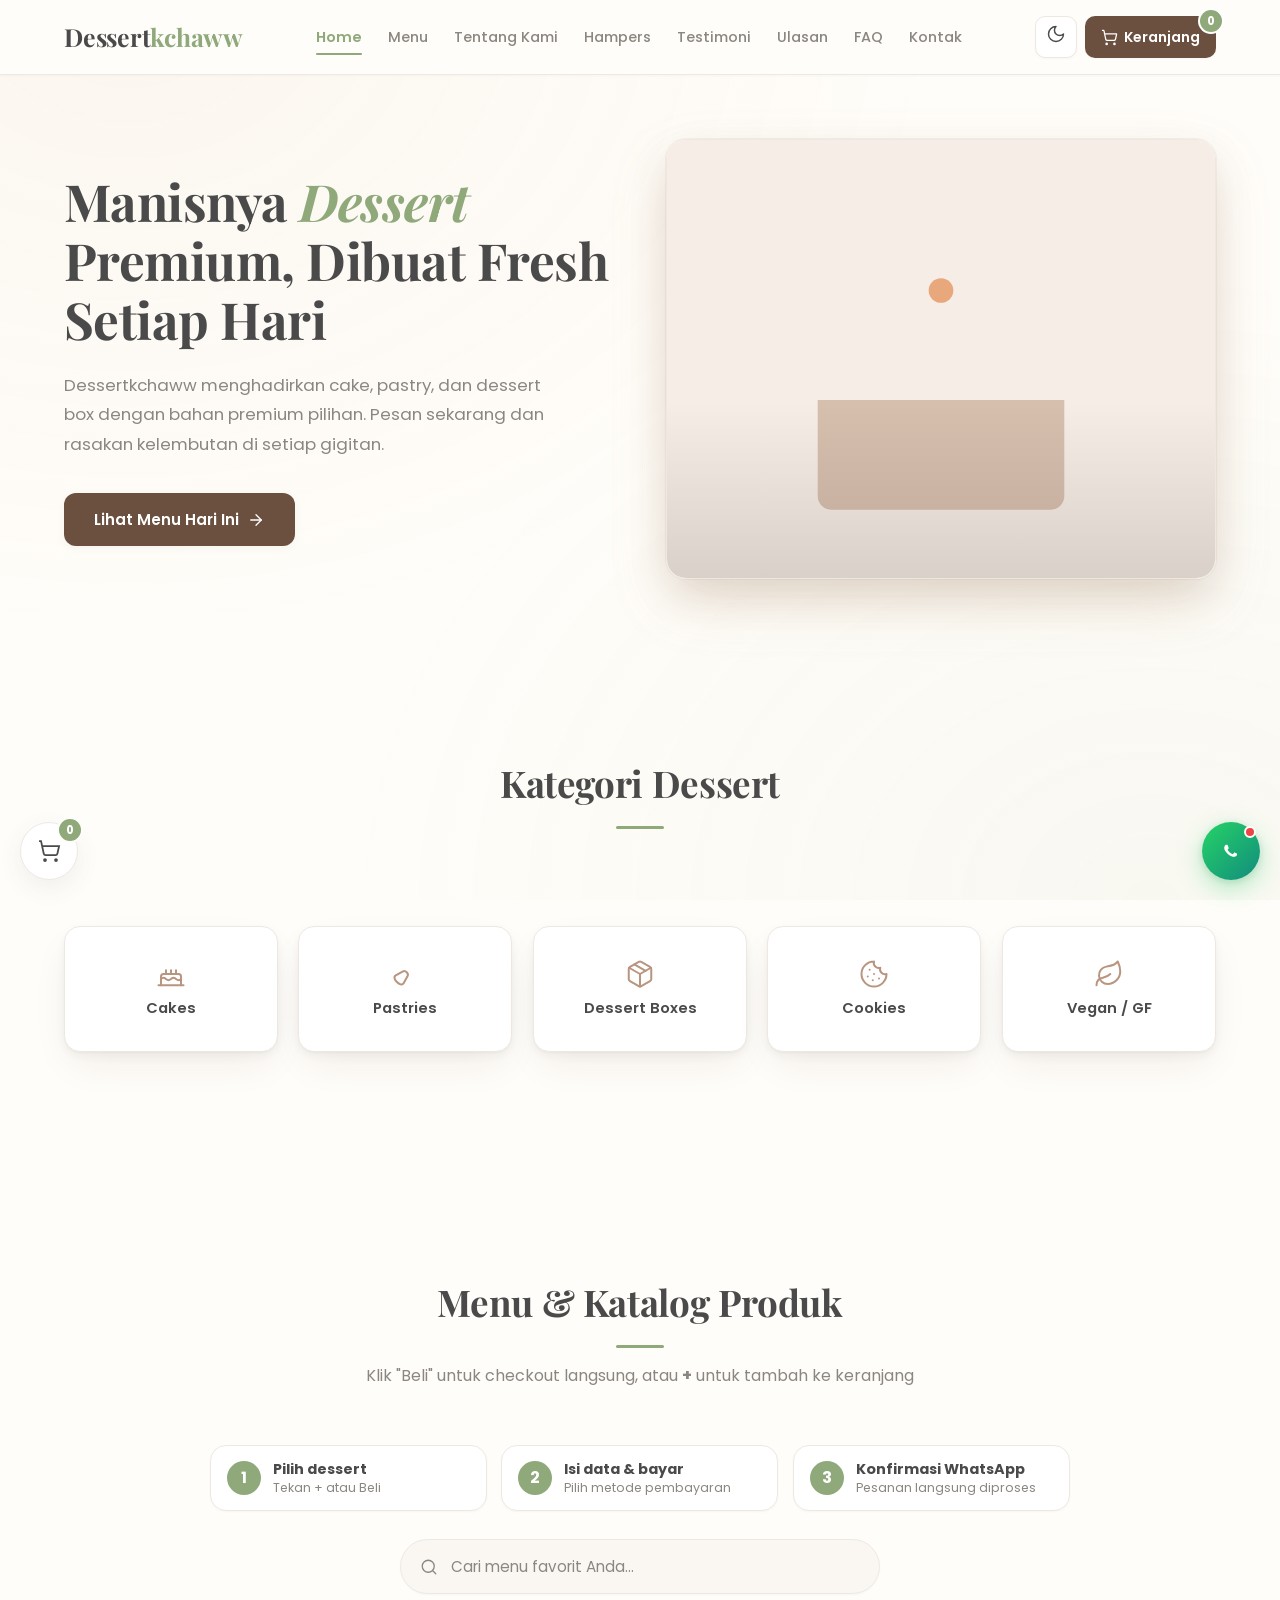
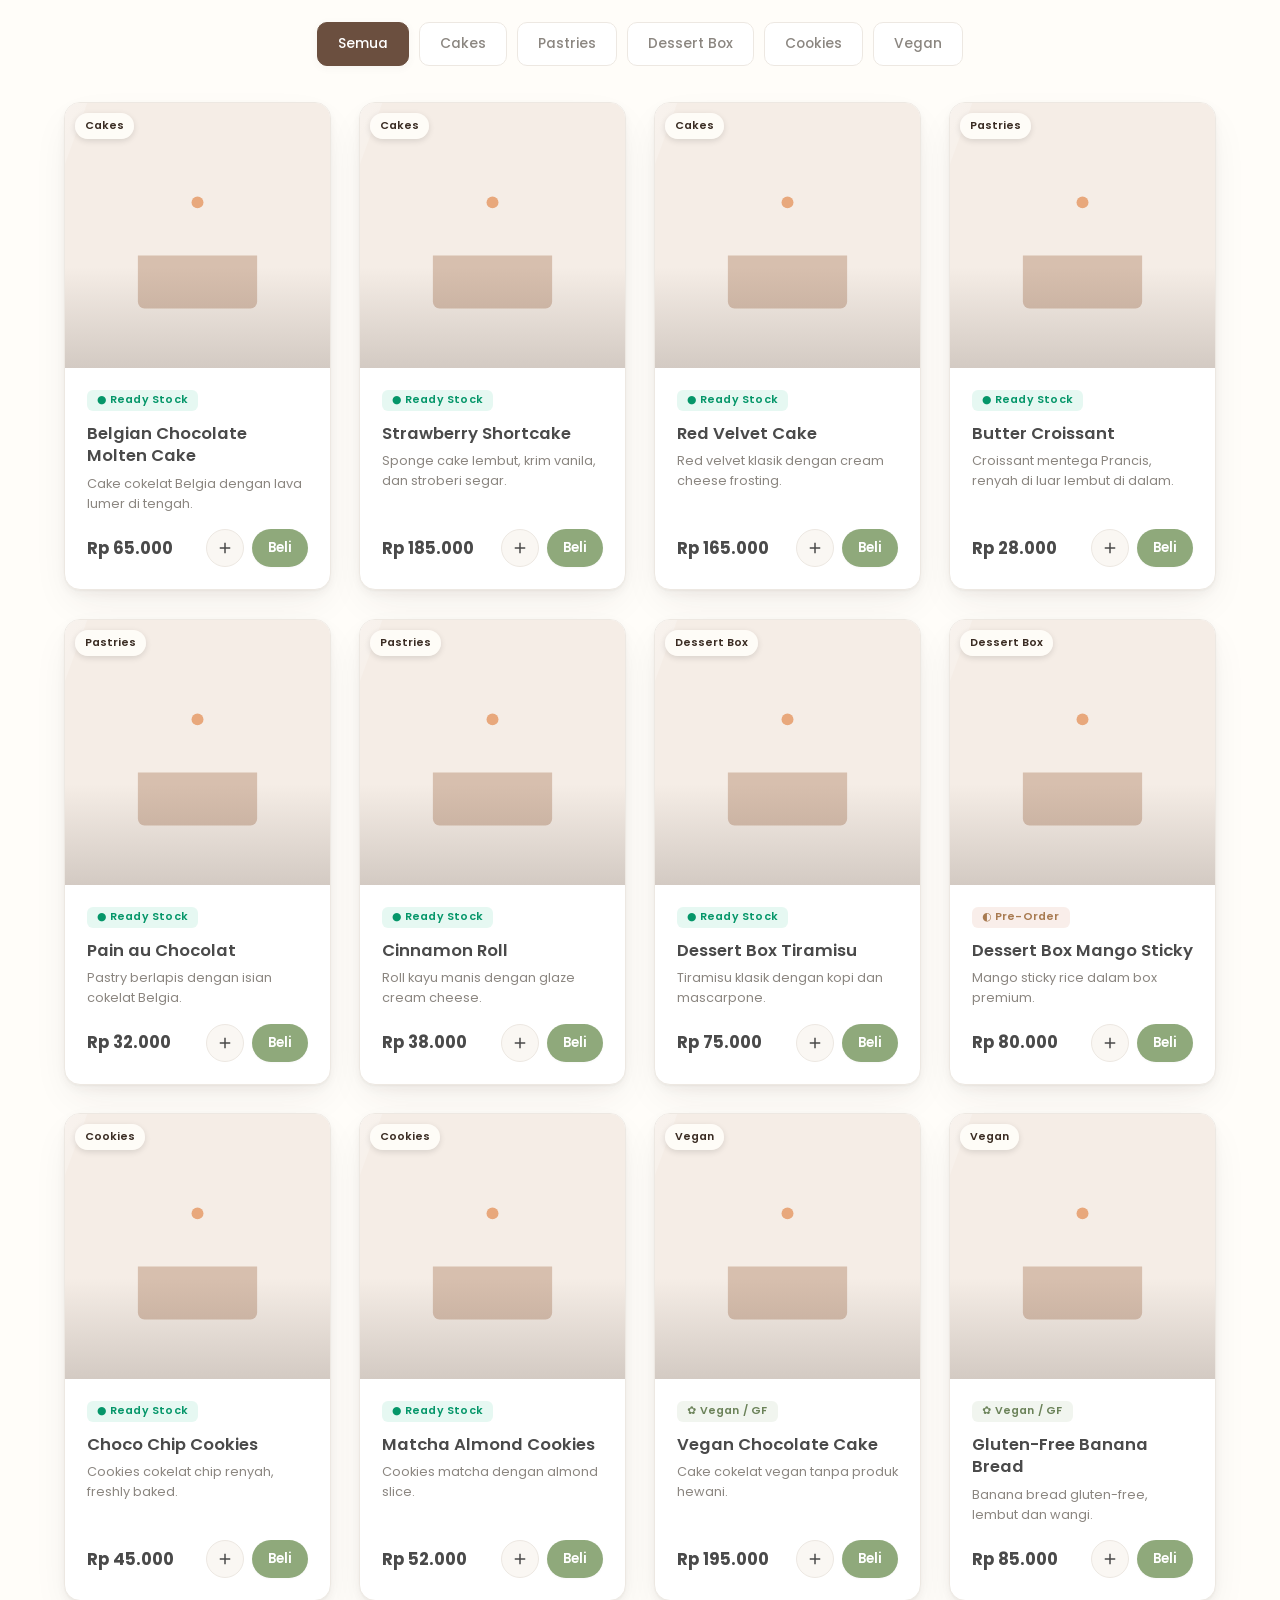
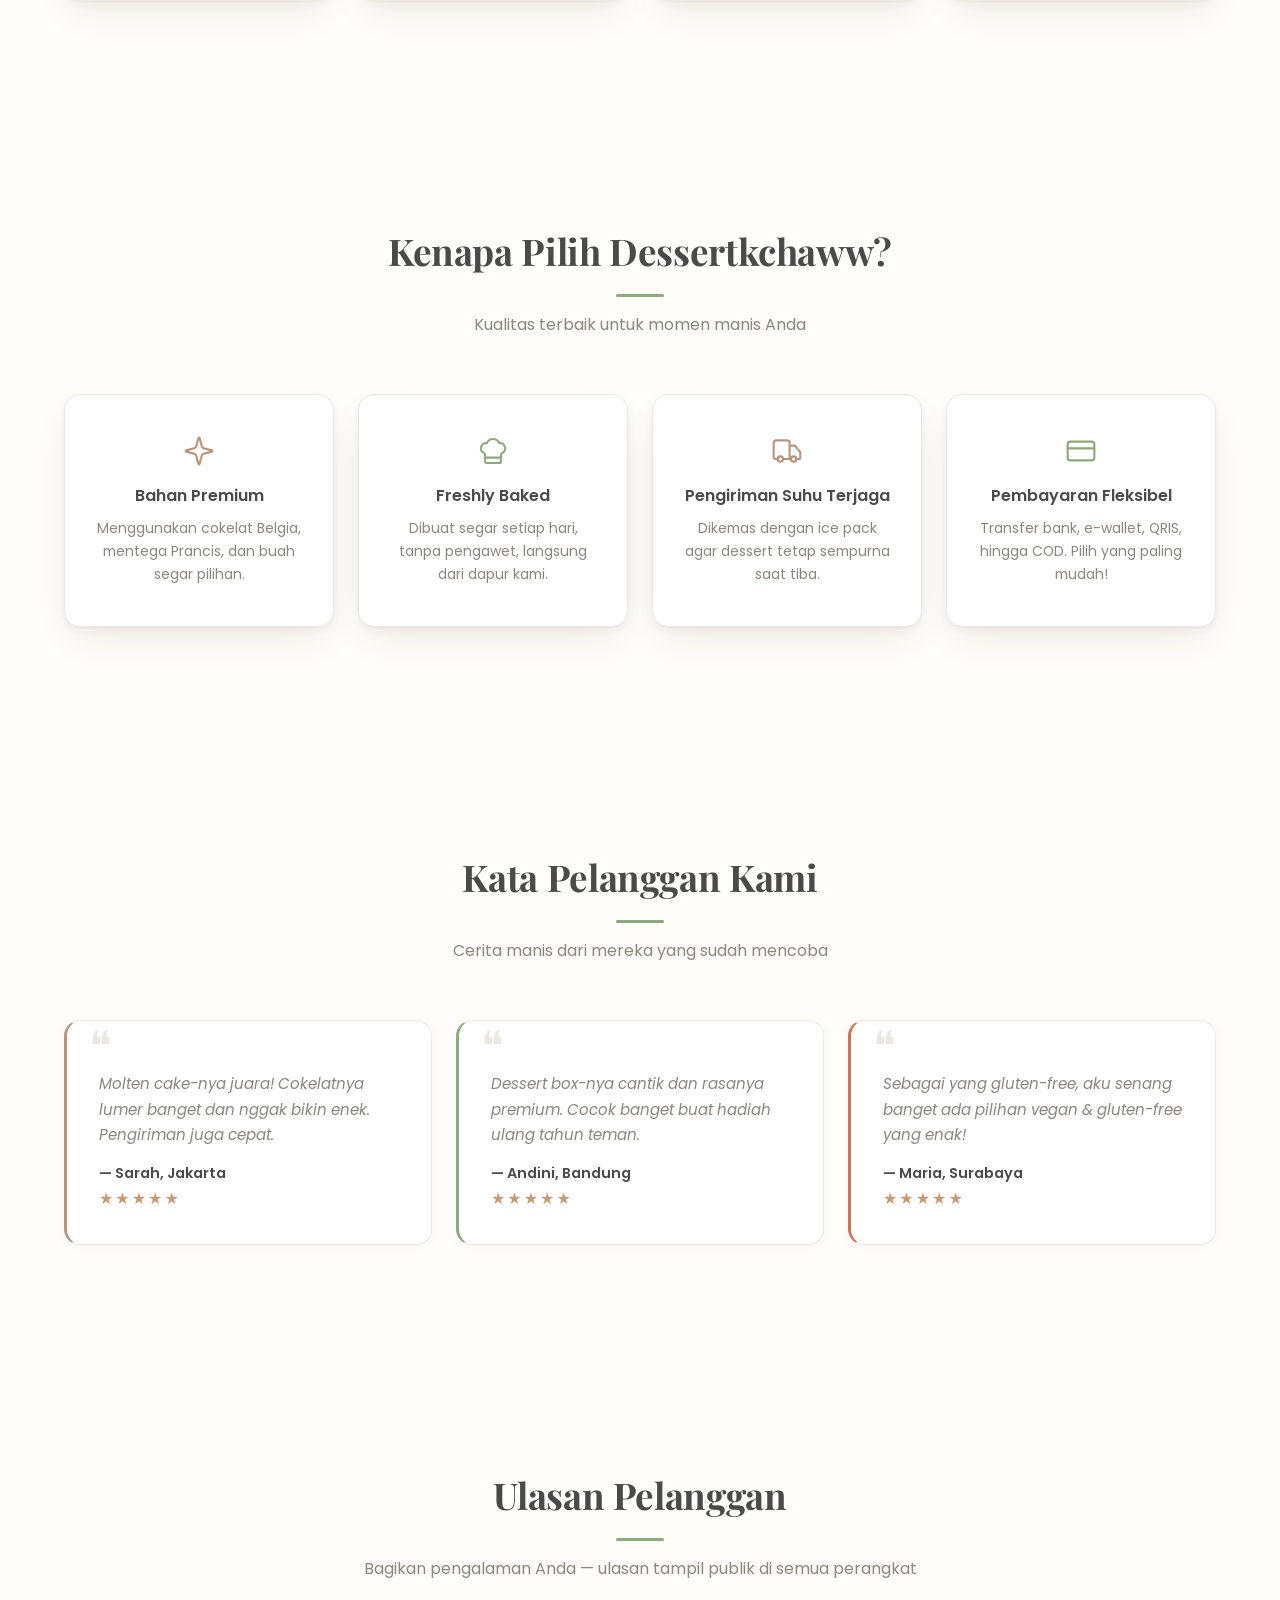
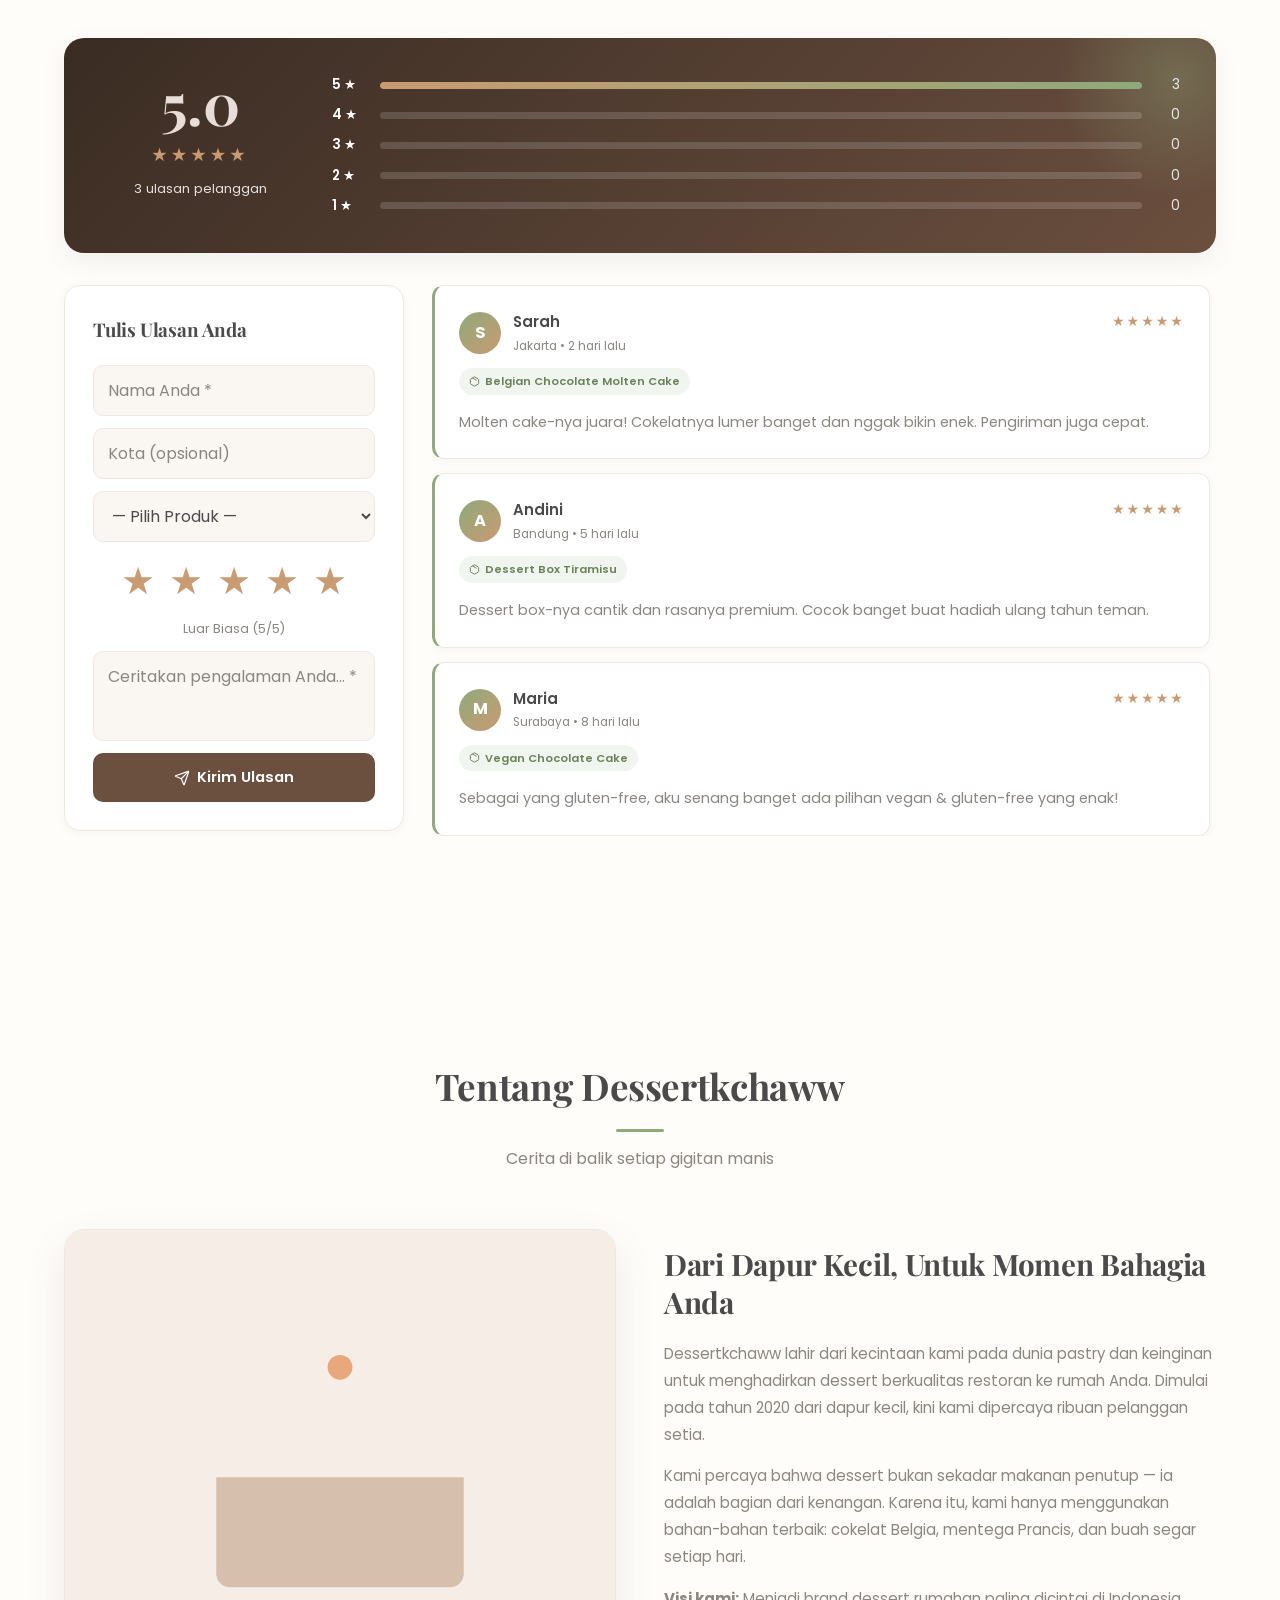
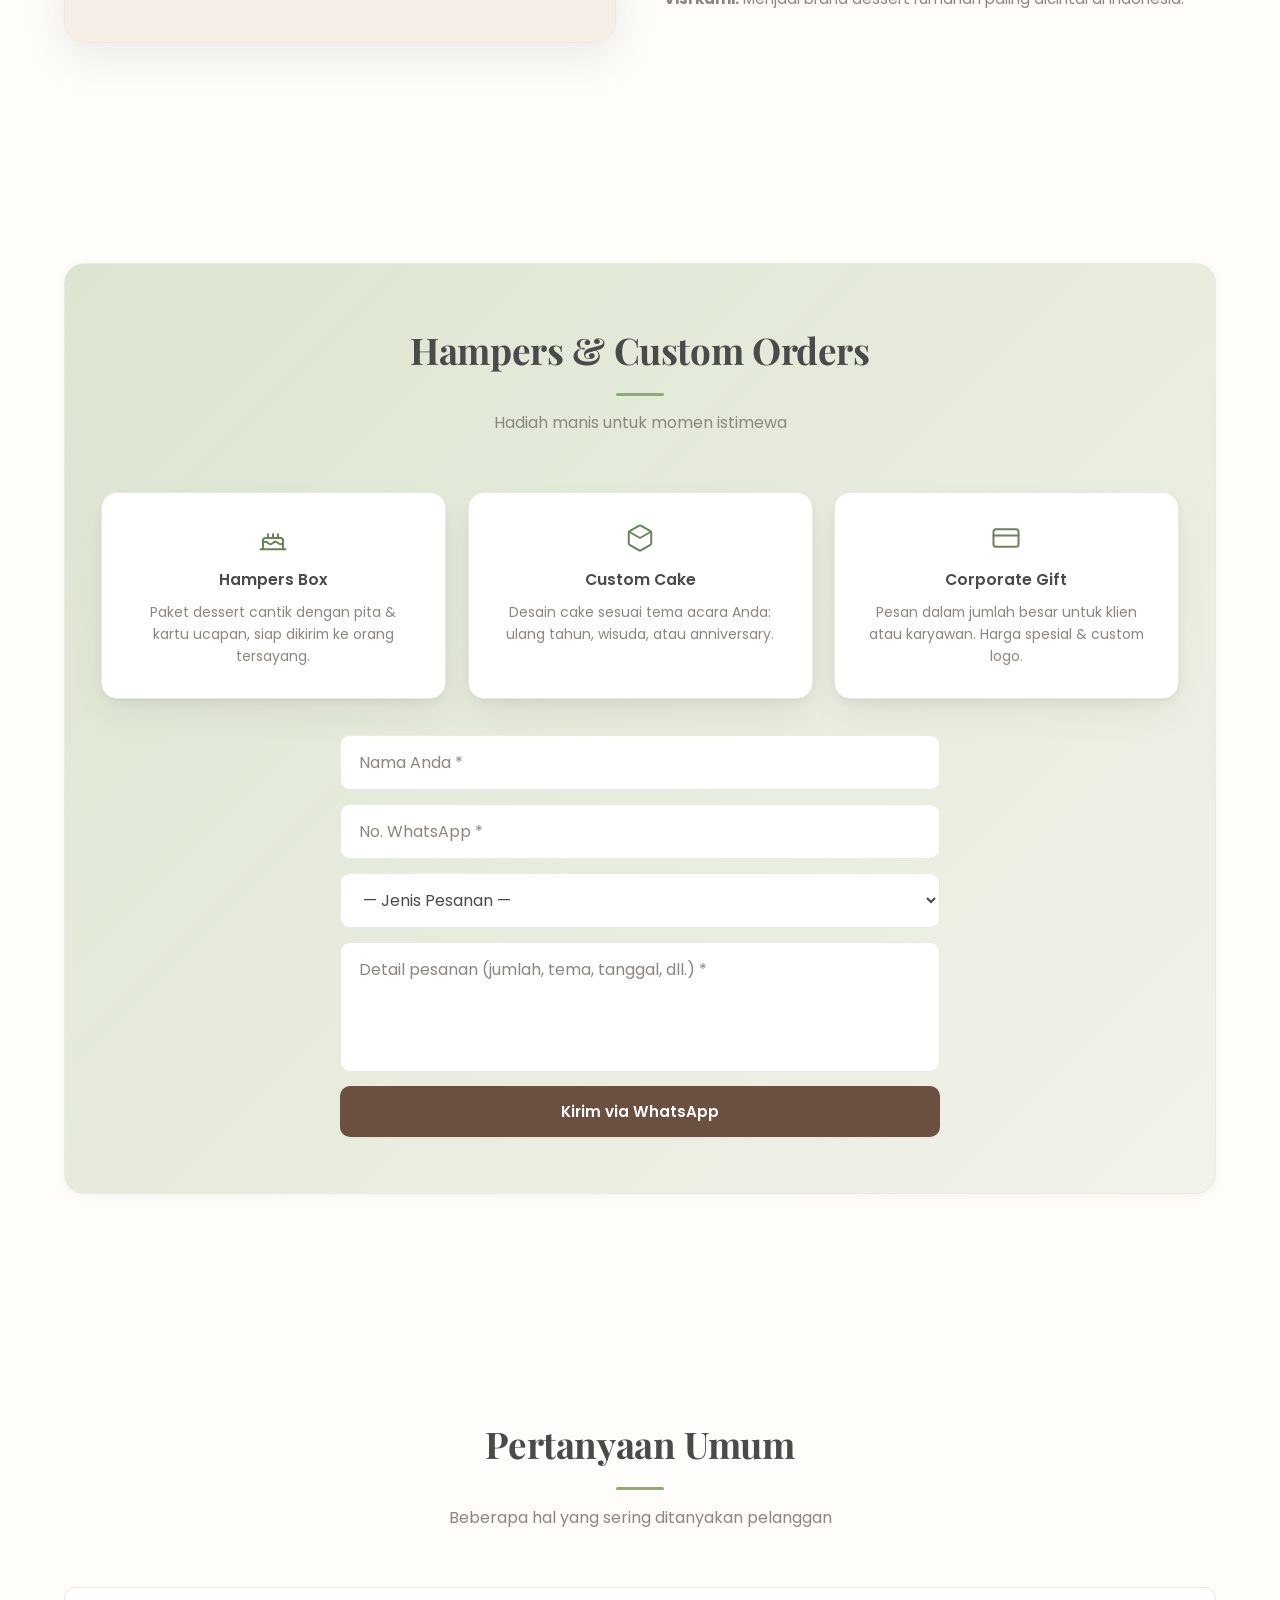
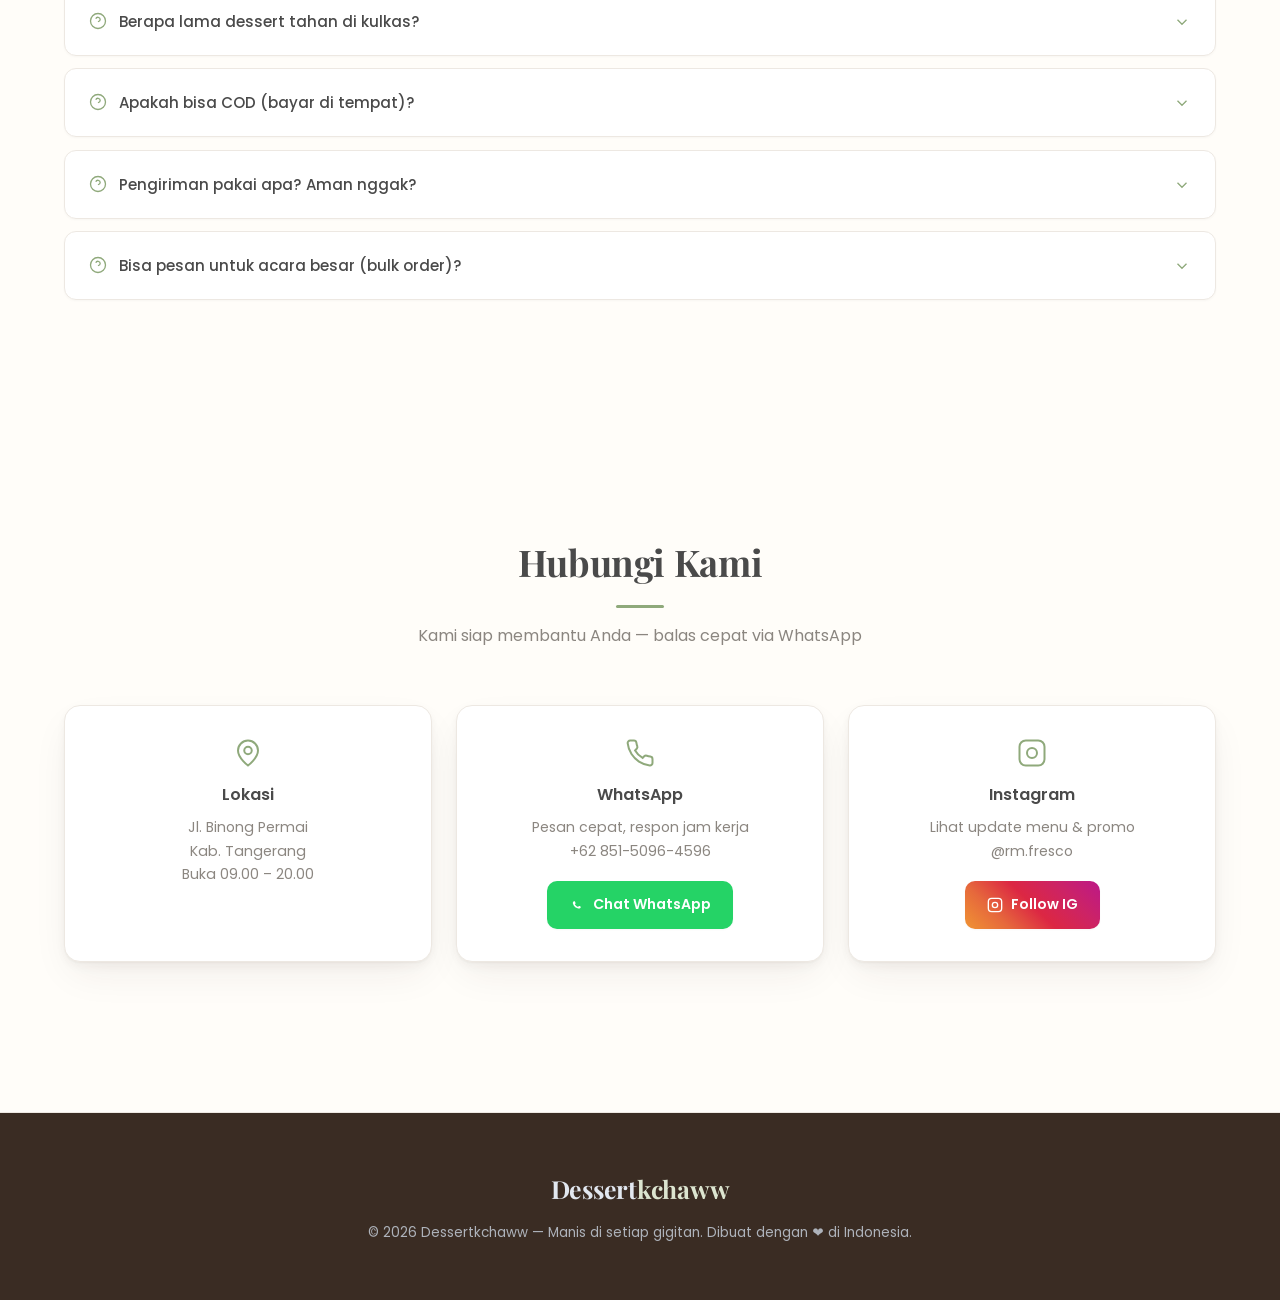
==== index.html @ 7b40aa1c "Rename HTML NYA.html to index.html" ====
<!DOCTYPE html>
<html lang="id">
<head>
<meta charset="UTF-8">
<script>
(function(){
  var de=document.documentElement,c=de.className||'';c+=' js';
  try{
    var f=document.createElement('div');
    f.style.cssText='display:flex;flex-direction:column;row-gap:1px;position:absolute';
    f.appendChild(document.createElement('div'));f.appendChild(document.createElement('div'));
    de.appendChild(f);var ok=f.scrollHeight===1;de.removeChild(f);
    if(!ok)c+=' no-fg';
  }catch(e){}
  try{
    var n=navigator,cn=n.connection||{};
    if((n.deviceMemory&&n.deviceMemory<=2)||(n.hardwareConcurrency&&n.hardwareConcurrency<=2)||cn.saveData||/(^|-)2g$/.test(cn.effectiveType||'')||!('IntersectionObserver' in window))c+=' lite';
  }catch(e){}
  de.className=c;
  var PH="data:image/svg+xml;charset=utf-8,%3Csvg xmlns='http://www.w3.org/2000/svg' viewBox='0 0 400 400'%3E%3Crect width='400' height='400' fill='%23F5EDE6'/%3E%3Cpath d='M110 230h180v70a10 10 0 0 1-10 10H120a10 10 0 0 1-10-10z' fill='%23D7BFAE'/%3E%3Ccircle cx='200' cy='150' r='9' fill='%23E8A87C'/%3E%3C/svg%3E";
  window.imgFail=function(i){i.onerror=null;i.removeAttribute('srcset');i.removeAttribute('sizes');i.src=PH;};
})();
try{var t=localStorage.getItem('dessertkchaww_theme')||'light';document.documentElement.setAttribute('data-theme',t);}catch(e){}
</script>
<meta name="viewport" content="width=device-width, initial-scale=1.0, viewport-fit=cover">
<meta name="theme-color" content="#FFFDF9">
<meta name="description" content="Dessertkchaww — cake, pastry, dessert box premium dibuat fresh setiap hari. Pesan mudah via WhatsApp.">
<title>Dessertkchaww — Manis di Setiap Gigitan</title>
<link rel="icon" type="image/svg+xml" href="data:image/svg+xml,%3Csvg xmlns='http://www.w3.org/2000/svg' viewBox='0 0 100 100'%3E%3Crect width='100' height='100' rx='20' fill='%238FA97B'/%3E%3Cpath d='M20 45 Q50 15 80 45 L80 80 Q50 90 20 80 Z' fill='%23FFFDF9'/%3E%3C/svg%3E">
<link rel="preconnect" href="https://images.unsplash.com" crossorigin>
<link rel="preconnect" href="https://fonts.googleapis.com">
<link rel="preconnect" href="https://fonts.gstatic.com" crossorigin>
<link href="https://fonts.googleapis.com/css2?family=Playfair+Display:ital,wght@0,400;0,700;1,400;1,700&family=Poppins:wght@400;500;600;700&display=swap" rel="stylesheet">
<style>
/* ============ CSS MULAI ============ */
*{margin:0;padding:0;box-sizing:border-box}
:root{
  --primary:#6B4F3F;--primary-dark:#3A2C23;--primary-contrast:#FFFFFF;
  --accent:#B8957F;--accent-light:#D7CCC8;--amber:#C99B72;
  --sage:#8FA97B;--sage-dark:#6B8259;--sage-light:#DCE5D0;--sage-soft:rgba(143,169,123,.12);
  --terracotta:#C87755;--terracotta-soft:rgba(200,119,85,.12);
  --bg:#FFFDF9;--card-bg:#FFFFFF;--text:#4A4A4A;--text-muted:#8B8680;--border:#EDE8E2;
  --success:#10b981;--danger:#ef4444;
  --shadow-xs:0 1px 2px rgba(74,74,74,.04);
  --shadow-sm:0 2px 8px rgba(74,74,74,.05);
  --shadow:0 4px 16px rgba(74,74,74,.06);
  --shadow-md:0 8px 24px rgba(74,74,74,.08);
  --shadow-lg:0 16px 40px rgba(74,74,74,.10);
  --shadow-depth:0 1px 2px rgba(58,44,35,.04),0 4px 12px rgba(58,44,35,.05),0 16px 40px -8px rgba(58,44,35,.08);
  --shadow-depth-hover:0 2px 6px rgba(58,44,35,.06),0 12px 28px rgba(58,44,35,.10),0 24px 56px -12px rgba(58,44,35,.14);
  --radius:12px;--radius-md:16px;--radius-lg:20px;
  --ease:cubic-bezier(.4,0,.2,1);
  --header-bg:rgba(255,253,249,.88);--input-bg:#FAF7F3;--soft-bg:#FAF7F3;--hover-bg:#F5F0EA;
  --safe-bottom:env(safe-area-inset-bottom,0px);--safe-left:env(safe-area-inset-left,0px);--safe-right:env(safe-area-inset-right,0px);
  --container-pad:clamp(16px,4vw,24px);
}
[data-theme="dark"]{
  --primary:#D7CCC8;--primary-dark:#0F0D0C;--primary-contrast:#2A2320;
  --accent:#C9A99A;--accent-light:#E8DDD8;--amber:#E0BC94;
  --sage:#A8BC94;--sage-dark:#C2D1B0;--sage-light:#2E3A24;--sage-soft:rgba(168,188,148,.16);
  --terracotta:#D99677;--terracotta-soft:rgba(217,150,119,.16);
  --bg:#1A1816;--card-bg:#242120;--text:#E8E4E0;--text-muted:#A8A29E;--border:#353130;
  --shadow-xs:0 1px 2px rgba(0,0,0,.3);--shadow-sm:0 2px 8px rgba(0,0,0,.35);
  --shadow:0 4px 16px rgba(0,0,0,.4);--shadow-md:0 8px 24px rgba(0,0,0,.5);
  --shadow-lg:0 16px 40px rgba(0,0,0,.6);
  --shadow-depth:0 1px 2px rgba(0,0,0,.3),0 4px 12px rgba(0,0,0,.4),0 16px 40px -8px rgba(0,0,0,.5);
  --shadow-depth-hover:0 2px 6px rgba(0,0,0,.4),0 12px 28px rgba(0,0,0,.5),0 24px 56px -12px rgba(0,0,0,.6);
  --header-bg:rgba(26,24,22,.88);--input-bg:#1A1816;--soft-bg:#1F1C1A;--hover-bg:#2E2A27;
}
html{scroll-behavior:smooth;-webkit-text-size-adjust:100%;overflow-x:hidden;scroll-padding-top:80px}
body{
  font-family:'Poppins',system-ui,-apple-system,sans-serif;background:var(--bg);color:var(--text);
  overflow-x:hidden;transition:background-color .35s ease,color .35s ease;line-height:1.65;
  -webkit-tap-highlight-color:transparent;position:relative;min-height:100vh;min-height:100dvh;font-weight:400;
}
@supports (-webkit-touch-callout:none){body{min-height:-webkit-fill-available}}
body::before{
  content:'';position:fixed;inset:0;
  background:
    radial-gradient(ellipse at 10% 0%,rgba(201,155,114,.07),transparent 50%),
    radial-gradient(ellipse at 90% 100%,rgba(143,169,123,.06),transparent 50%);
  pointer-events:none;z-index:-1;
}
[data-theme="dark"] body::before{
  background:
    radial-gradient(ellipse at 10% 0%,rgba(224,188,148,.05),transparent 50%),
    radial-gradient(ellipse at 90% 100%,rgba(168,188,148,.04),transparent 50%);
}
h1,h2,h3,.logo{font-family:'Playfair Display',Georgia,serif;letter-spacing:-.01em}
h4,h5{font-family:'Poppins',system-ui,sans-serif}
img,video,canvas{max-width:100%;height:auto}
input,select,textarea,button{max-width:100%;font-family:inherit}
h1,h2,h3,h4,h5,p,.desc,.review-comment,.faq-text,.faq-answer,.pay-info,.order-item span,.cart-item-info h5,.review-name{overflow-wrap:break-word;word-wrap:break-word}
section{scroll-margin-top:80px}

/* ============ ANIMASI SECTION BARU (UNIQUE & BEDA-BEDA) ============ */
/* Default state untuk semua elemen yang dianimasikan */
.reveal-pop, .reveal-slide-left, .reveal-up, .reveal-right, .reveal-zoom, .reveal-left, .reveal-bounce, .reveal-flip {
  opacity: 0;
  transition: all 0.8s cubic-bezier(0.2, 0.8, 0.2, 1);
  will-change: transform, opacity;
}

/* 1. Kategori: Pop-up & Rotate */
.reveal-pop { transform: scale(0.6) rotate(-8deg); }
.reveal-pop.in-view { transform: scale(1) rotate(0); opacity: 1; }

/* 2. How Steps: Slide dari Kiri */
.reveal-slide-left { transform: translateX(-60px); }
.reveal-slide-left.in-view { transform: translateX(0); opacity: 1; }

/* 3. Fitur & List: Fade Up */
.reveal-up { transform: translateY(40px); }
.reveal-up.in-view { transform: translateY(0); opacity: 1; }

/* 4. Testimoni: Slide dari Kanan */
.reveal-right { transform: translateX(60px); }
.reveal-right.in-view { transform: translateX(0); opacity: 1; }

/* 5. Ulasan Ringkasan: Zoom In */
.reveal-zoom { transform: scale(0.85); }
.reveal-zoom.in-view { transform: scale(1); opacity: 1; }

/* 6. Form Ulasan & About Img: Slide dari Kiri */
.reveal-left { transform: translateX(-60px); }
.reveal-left.in-view { transform: translateX(0); opacity: 1; }

/* 7. Hampers Card: Bounce (Memantul masuk) */
.reveal-bounce { transform: translateY(50px) scale(0.8); transition: all 0.8s cubic-bezier(0.68, -0.55, 0.265, 1.55); }
.reveal-bounce.in-view { transform: translateY(0) scale(1); opacity: 1; }

/* 8. Kontak Card: Flip 3D (Berputar masuk) */
.reveal-flip { transform: perspective(800px) rotateX(-60deg); transform-origin: top center; transition: all 0.8s cubic-bezier(0.175, 0.885, 0.32, 1.275); }
.reveal-flip.in-view { transform: perspective(800px) rotateX(0); opacity: 1; }

/* Title & Subtitle tetap menggunakan animasi lama */
.section-title{text-align:center;font-size:clamp(1.6rem,3.4vw,2.3rem);margin-bottom:14px;color:var(--text);opacity:0;transform:translateY(30px);transition:opacity .8s var(--ease),transform .8s var(--ease);font-weight:700;will-change:transform,opacity}
.section-title.show{opacity:1;transform:translateY(0)}
.section-title::after{content:'';display:block;width:0;height:3px;margin:12px auto 0;border-radius:3px;background:var(--sage);transition:width .8s var(--ease) .15s}
.section-title.show::after{width:48px}
.section-sub{text-align:center;color:var(--text-muted);margin-bottom:clamp(32px,5vw,56px);opacity:0;transform:translateY(30px);transition:opacity .8s var(--ease) .15s,transform .8s var(--ease) .15s;font-size:clamp(.9rem,1.3vw,1rem);line-height:1.7;max-width:600px;margin-left:auto;margin-right:auto}
.section-sub.show{opacity:1;transform:translateY(0)}

/* ============ SISA CSS (TIDAK BERUBAH) ============ */
.falling-layer{position:fixed;inset:0;pointer-events:none;z-index:-1;overflow:hidden;opacity:1;transition:opacity .5s ease}
.falling-layer.hidden-at-home{opacity:0}
.falling-item{position:absolute;top:-80px;opacity:.14;color:var(--accent);animation:fall linear infinite;user-select:none;will-change:transform}
[data-theme="dark"] .falling-item{opacity:.09}
@keyframes fall{0%{transform:translateY(-80px) rotate(0);opacity:0}10%{opacity:.14}85%{opacity:.14}100%{transform:translateY(105vh) rotate(360deg);opacity:0}}
.lite .falling-layer{display:none}
@media (prefers-reduced-motion:reduce){.falling-layer{display:none}}
header{
  position:sticky;top:0;z-index:1000;background:var(--header-bg);
  backdrop-filter:saturate(180%) blur(14px);-webkit-backdrop-filter:saturate(180%) blur(14px);
  box-shadow:var(--shadow-xs);border-bottom:1px solid var(--border);
  transition:background-color .35s ease,border-color .35s ease;
  padding-left:var(--safe-left);padding-right:var(--safe-right);
}
.lite header{background:var(--bg)}
.lite *{-webkit-backdrop-filter:none!important;backdrop-filter:none!important}
nav{max-width:1200px;margin:auto;display:flex;align-items:center;justify-content:space-between;padding:16px var(--container-pad);gap:12px;position:relative}
.logo{font-size:clamp(1.25rem,2.5vw,1.55rem);font-weight:700;color:var(--text);cursor:pointer;white-space:nowrap;touch-action:manipulation}
.logo span{color:var(--sage)}
.nav-links{display:flex;gap:26px;list-style:none;transition:all .3s var(--ease)}
.nav-links a{text-decoration:none;color:var(--text-muted);font-weight:500;position:relative;padding:8px 0;transition:color .25s var(--ease);font-size:.9rem;touch-action:manipulation}
.nav-links a:hover{color:var(--text)}
.nav-links a::after{content:'';position:absolute;bottom:0;left:0;width:0;height:2px;background:var(--sage);border-radius:2px;transition:width .3s var(--ease)}
.nav-links a:hover::after,.nav-links a.active::after{width:100%}
.nav-links a.active{color:var(--sage)!important;font-weight:600}
.nav-actions{display:flex;align-items:center;gap:8px;flex-shrink:0}
.theme-toggle,.hamburger{
  background:var(--card-bg);color:var(--text);border:1px solid var(--border);
  width:42px;height:42px;border-radius:10px;cursor:pointer;display:flex;align-items:center;justify-content:center;
  transition:all .3s var(--ease);padding:0;box-shadow:var(--shadow-xs);flex-shrink:0;touch-action:manipulation;
}
.theme-toggle:hover{background:var(--sage);color:#fff;border-color:var(--sage);transform:rotate(15deg)}
[data-theme="dark"] .theme-toggle:hover{color:#2A2320}
.theme-toggle svg{width:20px;height:20px}
.hamburger{display:none;flex-direction:column;gap:5px}
.hamburger span{width:22px;height:2.5px;background:var(--text);border-radius:2px;transition:.3s var(--ease)}
.hamburger.open span:nth-child(1){transform:translateY(7.5px) rotate(45deg)}
.hamburger.open span:nth-child(2){opacity:0}
.hamburger.open span:nth-child(3){transform:translateY(-7.5px) rotate(-45deg)}
.cart-btn{
  position:relative;background:var(--primary);color:var(--primary-contrast);
  border:none;padding:10px 16px;border-radius:10px;cursor:pointer;font-weight:600;font-size:.88rem;
  transition:all .3s var(--ease);box-shadow:var(--shadow-xs);min-height:42px;white-space:nowrap;
  touch-action:manipulation;display:inline-flex;align-items:center;gap:6px;font-family:inherit;
}
.cart-btn:hover{transform:translateY(-1px);box-shadow:var(--shadow-sm);opacity:.92}
.cart-btn svg{width:17px;height:17px}
.cart-count{
  position:absolute;top:-6px;right:-6px;background:var(--sage);color:#fff;border-radius:50%;
  min-width:22px;height:22px;padding:0 6px;font-size:.72rem;display:flex;align-items:center;justify-content:center;
  font-weight:bold;box-shadow:0 0 0 2px var(--card-bg);
}
[data-theme="dark"] .cart-count{color:#2A2320}
.cart-count.pop{animation:cartPop .45s var(--ease)}
@keyframes cartPop{0%{transform:scale(1)}40%{transform:scale(1.35)}100%{transform:scale(1)}}
.hero{
  max-width:1200px;margin:clamp(32px,5vw,64px) auto;padding:0 var(--container-pad);
  display:grid;grid-template-columns:1fr 1fr;gap:clamp(24px,4vw,56px);align-items:center;position:relative;
}
.hero-text h1{font-size:clamp(1.9rem,4.4vw,3.2rem);line-height:1.15;color:var(--text);animation:slideUp 1s var(--ease);font-weight:700}
.hero-text h1 span{color:var(--sage);font-style:italic}
.hero-text p{margin:clamp(16px,2vw,22px) 0 clamp(22px,3vw,34px);font-size:clamp(.95rem,1.4vw,1.05rem);color:var(--text-muted);line-height:1.75;animation:slideUp 1.2s var(--ease);max-width:480px}
.cta-btn{
  display:inline-flex;align-items:center;gap:8px;background:var(--primary);color:var(--primary-contrast);
  padding:14px 30px;border-radius:12px;text-decoration:none;font-weight:600;box-shadow:var(--shadow-sm);
  transition:all .3s var(--ease);animation:slideUp 1.4s var(--ease);border:none;cursor:pointer;
  min-height:48px;font-family:inherit;font-size:.95rem;touch-action:manipulation;
}
.cta-btn:hover{background:var(--sage);color:#fff;transform:translateY(-2px);box-shadow:var(--shadow-md)}
[data-theme="dark"] .cta-btn:hover{color:#2A2320}
.cta-btn svg{width:18px;height:18px}
.hero-img{
  border-radius:var(--radius-lg);overflow:hidden;box-shadow:var(--shadow-lg),0 0 0 1px rgba(184,149,127,.10),0 24px 60px -12px rgba(201,155,114,.35);
  animation:floatIn 1.2s var(--ease),softFloat 6s ease-in-out infinite 1.5s;
  border:1px solid var(--border);position:relative;aspect-ratio:5/4;width:100%;max-height:480px;
}
.hero-img img{width:100%;height:100%;object-fit:cover;transition:transform .7s var(--ease);display:block}
.hero-img:hover img{transform:scale(1.04)}
.hero-img::after{content:'';position:absolute;inset:0;background:linear-gradient(180deg,transparent 60%,rgba(58,44,35,.15) 100%);pointer-events:none}
@keyframes softFloat{0%,100%{transform:translateY(0)}50%{transform:translateY(-6px)}}
section{padding:clamp(64px,9vw,110px) var(--container-pad);max-width:1200px;margin:auto;position:relative;z-index:2}
footer{position:relative;z-index:2}
.categories{display:grid;grid-template-columns:repeat(auto-fit,minmax(min(100%,160px),1fr));gap:clamp(12px,2vw,20px)}
.category-card{
  background:var(--card-bg);border-radius:var(--radius-md);padding:clamp(24px,3vw,32px) 14px;text-align:center;
  box-shadow:var(--shadow-depth);cursor:pointer;transition:all .3s var(--ease);border:1px solid var(--border);
  min-height:120px;display:flex;flex-direction:column;align-items:center;justify-content:center;
  touch-action:manipulation;gap:10px;
}
.category-card:hover{transform:translateY(-6px);box-shadow:var(--shadow-depth-hover);border-color:var(--accent-light)}
.category-card:nth-child(3n+2):hover{border-color:var(--sage);box-shadow:0 12px 28px var(--sage-soft)}
.category-card .emoji{color:var(--accent);display:inline-flex;align-items:center;justify-content:center;line-height:1}
.category-card .emoji svg{width:30px;height:30px}
.category-card h4{font-size:clamp(.82rem,1.2vw,.92rem);color:var(--text);font-weight:600;line-height:1.35}
.filter-bar{display:flex;flex-wrap:wrap;gap:10px;justify-content:center;margin-bottom:clamp(24px,3vw,36px)}
.filter-btn{background:var(--card-bg);border:1px solid var(--border);color:var(--text-muted);padding:10px 20px;border-radius:10px;cursor:pointer;font-weight:500;font-size:.86rem;transition:all .3s var(--ease);min-height:44px;touch-action:manipulation;white-space:nowrap;font-family:inherit}
.filter-btn:hover{color:var(--text);border-color:var(--accent-light)}
.filter-btn.active{background:var(--primary);color:var(--primary-contrast);border-color:var(--primary);box-shadow:var(--shadow-sm)}
.search-box{display:flex;justify-content:center;margin-bottom:28px}
.search-wrap{position:relative;width:100%;max-width:480px}
.search-wrap svg{position:absolute;left:20px;top:50%;transform:translateY(-50%);width:18px;height:18px;color:var(--text-muted);pointer-events:none}
.search-box input{width:100%;padding:15px 24px 15px 50px;border-radius:999px;border:1px solid var(--border);outline:none;font-size:.95rem;transition:all .3s var(--ease);background:var(--soft-bg);color:var(--text);box-shadow:var(--shadow-xs);min-height:52px;font-family:inherit}
.search-box input:focus{border-color:var(--sage);background:var(--card-bg);box-shadow:0 0 0 4px var(--sage-soft)}
.search-box input::placeholder{color:var(--text-muted)}
.product-grid{display:grid;grid-template-columns:repeat(auto-fill,minmax(min(100%,240px),1fr));gap:clamp(16px,2.4vw,28px)}
.product-card{
  background:var(--card-bg);border-radius:var(--radius-md);overflow:hidden;box-shadow:var(--shadow-depth);
  transition:transform .4s var(--ease),box-shadow .4s var(--ease),opacity .5s var(--ease);
  opacity:0;transform:translateY(30px);border:1px solid var(--border);display:flex;flex-direction:column;will-change:transform;
}
.product-card.show{opacity:1;transform:translateY(0)}
.product-card:hover{transform:translateY(-8px) scale(1.008);box-shadow:var(--shadow-depth-hover);border-color:var(--accent-light)}
.product-media{position:relative;width:100%;height:0;padding-top:100%;overflow:hidden;background:var(--soft-bg)}
.product-media::before{content:'';position:absolute;top:0;left:-70%;width:60%;height:100%;background:linear-gradient(105deg,transparent,rgba(255,255,255,.4),transparent);transform:skewX(-20deg);transition:left .7s ease;z-index:2;pointer-events:none}
.product-card:hover .product-media::before{left:130%}
.product-media::after{content:'';position:absolute;left:0;right:0;bottom:0;height:38%;background:linear-gradient(180deg,transparent,rgba(58,44,35,.18));pointer-events:none;z-index:1}
.product-media .product-img{position:absolute;inset:0;width:100%;height:100%;object-fit:cover;transition:transform .7s var(--ease);display:block}
.product-card:hover .product-img{transform:scale(1.05)}
.media-cat{position:absolute;left:10px;top:10px;z-index:3;background:rgba(255,253,249,.93);color:#3A2C23;font-size:.68rem;font-weight:600;padding:4px 10px;border-radius:999px;box-shadow:0 2px 6px rgba(0,0,0,.12)}
.product-info{padding:clamp(16px,2vw,22px);flex:1;display:flex;flex-direction:column}
.badge{display:inline-flex;align-items:center;gap:5px;font-size:.68rem;padding:5px 10px;border-radius:6px;font-weight:600;margin-bottom:12px;letter-spacing:.2px;align-self:flex-start;line-height:1}
.badge.ready{background:rgba(16,185,129,.1);color:#059669}
.badge.po{background:var(--terracotta-soft);color:#A87A50}
.badge.vegan{background:var(--sage-soft);color:var(--sage-dark)}
[data-theme="dark"] .badge.ready{background:rgba(16,185,129,.18);color:#6ee7b7}
[data-theme="dark"] .badge.po{background:rgba(224,188,148,.16);color:#E0BC94}
[data-theme="dark"] .badge.vegan{background:rgba(168,188,148,.18);color:#C2D1B0}
.product-info h4{font-size:clamp(.94rem,1.4vw,1.04rem);margin-bottom:6px;color:var(--text);font-weight:600;line-height:1.35}
.product-info .desc{font-size:clamp(.78rem,1vw,.84rem);color:var(--text-muted);margin-bottom:16px;line-height:1.55;flex:1}
.price-row{display:flex;justify-content:space-between;align-items:center;flex-wrap:wrap;gap:10px;margin-top:auto}
.price{color:var(--text);font-weight:700;font-size:clamp(.94rem,1.3vw,1.04rem)}
.btn-group{display:flex;gap:8px;align-items:center}
.add-btn{background:var(--soft-bg);color:var(--text);border:1px solid var(--border);border-radius:50%;width:38px;height:38px;cursor:pointer;transition:all .25s var(--ease);touch-action:manipulation;display:inline-flex;align-items:center;justify-content:center;font-family:inherit;padding:0}
.add-btn svg{width:18px;height:18px}
.add-btn:hover{background:var(--sage-light);color:var(--text);border-color:var(--sage);transform:translateY(-2px)}
.add-btn:active{transform:scale(.94)}
.buy-btn{background:var(--sage);color:#fff;border:none;padding:0 16px;border-radius:999px;cursor:pointer;font-size:.82rem;font-weight:600;transition:all .25s var(--ease);height:38px;box-shadow:var(--shadow-xs);touch-action:manipulation;font-family:inherit}
[data-theme="dark"] .buy-btn{color:#2A2320}
.buy-btn:hover{background:var(--sage-dark);transform:translateY(-2px);box-shadow:var(--shadow-sm)}
.buy-btn:active{transform:scale(.96)}
.how-steps{display:grid;grid-template-columns:repeat(3,1fr);gap:14px;max-width:860px;margin:0 auto 28px}
.how-step{display:flex;align-items:center;background:var(--card-bg);border:1px solid var(--border);border-radius:var(--radius-md);padding:14px 16px;box-shadow:var(--shadow-xs)}
.how-num{flex:0 0 34px;width:34px;height:34px;border-radius:50%;background:var(--sage);color:#fff;font-weight:700;display:flex;align-items:center;justify-content:center;margin-right:12px}
.how-step b{display:block;color:var(--text);font-size:.9rem;line-height:1.3}
.how-step small{display:block;font-size:.78rem;color:var(--text-muted);line-height:1.4}
.features{display:grid;grid-template-columns:repeat(auto-fit,minmax(min(100%,240px),1fr));gap:clamp(16px,2.4vw,24px)}
.feature-card{background:var(--card-bg);border-radius:var(--radius-md);padding:clamp(28px,3.5vw,40px) clamp(20px,2.5vw,28px);text-align:center;box-shadow:var(--shadow-depth);transition:all .3s var(--ease);border:1px solid var(--border)}
.feature-card:hover{transform:translateY(-4px);box-shadow:var(--shadow-depth-hover);border-color:var(--accent-light)}
.feature-card .icon{color:var(--accent);margin-bottom:16px;display:inline-flex;align-items:center;justify-content:center}
.feature-card:nth-child(2n) .icon{color:var(--sage)}
.feature-card .icon svg{width:32px;height:32px}
.feature-card h4{margin-bottom:8px;color:var(--text);font-weight:600;font-size:1rem}
.feature-card p{font-size:.87rem;color:var(--text-muted);line-height:1.65}
.testimonial-grid{display:grid;grid-template-columns:repeat(auto-fit,minmax(min(100%,280px),1fr));gap:clamp(16px,2.4vw,24px)}
.testimonial{background:var(--card-bg);border-radius:var(--radius-md);padding:clamp(24px,3vw,32px);box-shadow:var(--shadow-sm);position:relative;transition:all .3s var(--ease);border:1px solid var(--border);border-left:3px solid var(--accent)}
.testimonial:nth-child(2){border-left-color:var(--sage)}
.testimonial:nth-child(3){border-left-color:var(--terracotta)}
.testimonial:hover{transform:translateY(-4px);box-shadow:var(--shadow-md)}
.testimonial::before{content:'❝';font-size:2.6rem;color:var(--border);position:absolute;top:6px;left:22px;line-height:1;font-family:Georgia,serif}
.testimonial p{margin:18px 0 14px;font-style:italic;color:var(--text-muted);line-height:1.7;font-size:.94rem}
.testimonial .name{font-weight:600;color:var(--text);font-size:.9rem}
.stars{color:var(--amber);letter-spacing:2px}
.review-summary{display:grid;grid-template-columns:200px 1fr;gap:clamp(20px,3vw,32px);background:linear-gradient(135deg,#3A2C23 0%,#6B4F3F 100%);color:#fff;padding:clamp(24px,3.5vw,36px);border-radius:var(--radius-lg);margin-bottom:32px;position:relative;overflow:hidden;box-shadow:var(--shadow-md)}
[data-theme="dark"] .review-summary{background:linear-gradient(135deg,#1F1C1A 0%,#2E2A27 100%);border:1px solid var(--border)}
.review-summary::before{content:'';position:absolute;top:-80px;right:-80px;width:240px;height:240px;background:radial-gradient(circle,rgba(143,169,123,.35),transparent 70%);border-radius:50%}
.rating-big{text-align:center;position:relative;z-index:1}
.avg-num{font-size:clamp(2.6rem,6vw,3.6rem);font-weight:700;color:#E8DDD8;line-height:1;font-family:'Playfair Display',serif}
.stars-big{font-size:clamp(1rem,2vw,1.15rem);color:var(--amber);letter-spacing:3px;margin:8px 0}
.total-reviews{font-size:.82rem;opacity:.85}
.rating-bars{display:flex;flex-direction:column;gap:8px;justify-content:center;position:relative;z-index:1}
.rating-bar{display:flex;align-items:center;gap:10px;font-size:.84rem}
.rating-bar .label{width:38px;font-weight:600}
.rating-bar .bar{flex:1;height:7px;background:rgba(255,255,255,.15);border-radius:4px;overflow:hidden}
.rating-bar .bar-fill{height:100%;background:linear-gradient(90deg,var(--amber),var(--sage));border-radius:4px;transition:width .8s var(--ease)}
.rating-bar .count{width:28px;text-align:right;opacity:.85}
.review-layout{display:grid;grid-template-columns:340px 1fr;gap:28px}
.reviews-col{min-width:0}
.review-form-card{background:var(--card-bg);padding:clamp(22px,2.6vw,28px);border-radius:var(--radius-md);box-shadow:var(--shadow-sm);position:sticky;top:92px;align-self:start;border:1px solid var(--border);transition:border-color .25s var(--ease),background-color .35s ease}
.review-form-card:hover{border-color:var(--accent-light);box-shadow:var(--shadow)}
.review-form-card h3{color:var(--text);margin-bottom:20px;font-size:clamp(1.05rem,1.6vw,1.18rem);font-weight:700}
.review-form-card form{display:grid;gap:12px}
.review-form-card input,.review-form-card select,.review-form-card textarea{padding:12px 14px;border:1px solid var(--border);border-radius:10px;font-family:inherit;font-size:1rem;outline:none;transition:all .25s var(--ease);background:var(--input-bg);color:var(--text);min-height:46px;width:100%}
.review-form-card input::placeholder,.review-form-card textarea::placeholder{color:var(--text-muted)}
.review-form-card input:focus,.review-form-card select:focus,.review-form-card textarea:focus{border-color:var(--sage);background:var(--card-bg);box-shadow:0 0 0 3px var(--sage-soft)}
.review-form-card textarea{min-height:90px;resize:none!important}
.review-form-card button{background:var(--primary);color:var(--primary-contrast);padding:14px;border:none;border-radius:10px;font-weight:600;cursor:pointer;transition:all .3s var(--ease);font-size:.92rem;display:inline-flex;align-items:center;justify-content:center;gap:7px;box-shadow:var(--shadow-xs);min-height:48px;touch-action:manipulation;font-family:inherit}
.review-form-card button svg{width:16px;height:16px}
.review-form-card button:hover:not(:disabled){background:var(--sage);color:#fff;transform:translateY(-1px);box-shadow:var(--shadow-sm)}
[data-theme="dark"] .review-form-card button:hover:not(:disabled){color:#2A2320}
.review-form-card button:disabled{opacity:.7;cursor:wait}
.star-picker{display:flex;gap:4px;justify-content:center;padding:6px 0}
.star-picker span{font-size:clamp(1.8rem,3vw,2.1rem);color:#d1d5db;cursor:pointer;transition:all .25s var(--ease);user-select:none;line-height:1;min-width:44px;text-align:center;min-height:44px;display:inline-flex;align-items:center;justify-content:center;touch-action:manipulation}
[data-theme="dark"] .star-picker span{color:#3a3532}
.star-picker span:hover,.star-picker span.active{color:var(--amber);transform:scale(1.12)}
.rating-text{text-align:center;font-size:.8rem;color:var(--text-muted);margin-top:-4px}
.reviews-list{display:flex;flex-direction:column;gap:14px;max-height:800px;overflow-y:auto;padding-right:6px;overscroll-behavior:contain}
.reviews-list::-webkit-scrollbar{width:6px}
.reviews-list::-webkit-scrollbar-track{background:transparent}
.reviews-list::-webkit-scrollbar-thumb{background:var(--border);border-radius:3px}
.review-card{background:var(--card-bg);padding:clamp(18px,2vw,24px);border-radius:var(--radius);box-shadow:var(--shadow-sm);border:1px solid var(--border);border-left:3px solid var(--sage);animation:slideUp .5s var(--ease);transition:background-color .35s ease}
.review-card-header{display:flex;justify-content:space-between;align-items:flex-start;margin-bottom:12px;gap:12px;flex-wrap:wrap}
.review-card-header .name-info{display:flex;gap:12px;align-items:center;min-width:0;flex:1}
.review-avatar{width:42px;height:42px;border-radius:50%;background:linear-gradient(135deg,var(--sage),var(--amber));color:#fff;display:flex;align-items:center;justify-content:center;font-weight:700;font-size:1.02rem;flex-shrink:0}
[data-theme="dark"] .review-avatar{color:#2A2320}
.review-name{font-weight:600;color:var(--text);font-size:.93rem;word-break:break-word}
.review-meta{font-size:.74rem;color:var(--text-muted);margin-top:2px}
.review-stars{color:var(--amber);letter-spacing:2px;font-size:.88rem;white-space:nowrap}
.review-comment{color:var(--text-muted);font-size:.9rem;line-height:1.65;margin-top:8px;word-wrap:break-word;overflow-wrap:break-word}
.review-product-tag{display:inline-flex;align-items:center;gap:5px;background:var(--sage-soft);color:var(--sage-dark);font-size:.7rem;padding:4px 10px;border-radius:20px;font-weight:600;margin-bottom:8px}
.review-product-tag svg{width:11px;height:11px}
.empty-reviews{text-align:center;padding:60px 20px;color:var(--text-muted);background:var(--card-bg);border-radius:var(--radius-md);font-style:italic;border:1px solid var(--border);font-size:.92rem}
.field-error{border-color:var(--danger)!important;box-shadow:0 0 0 3px rgba(239,68,68,.15)!important}
.about-grid{display:grid;grid-template-columns:1fr 1fr;gap:clamp(28px,4vw,48px);align-items:center}
.about-img{border-radius:var(--radius-lg);overflow:hidden;box-shadow:var(--shadow-lg);border:1px solid var(--border);aspect-ratio:4/3}
.about-img img{width:100%;height:100%;object-fit:cover;display:block}
.about-text h3{font-size:clamp(1.35rem,2.4vw,1.85rem);margin-bottom:18px;color:var(--text);font-weight:700;line-height:1.3}
.about-text p{margin-bottom:14px;color:var(--text-muted);line-height:1.8;font-size:.94rem}
.hampers{background:linear-gradient(135deg,var(--sage-light),var(--sage-soft));border-radius:var(--radius-lg);padding:clamp(32px,5vw,56px) clamp(20px,4vw,36px);border:1px solid var(--border);transition:background .35s ease;box-shadow:var(--shadow-sm)}
[data-theme="dark"] .hampers{background:linear-gradient(135deg,rgba(143,169,123,.10),rgba(143,169,123,.03))}
.hampers-grid{display:grid;grid-template-columns:repeat(auto-fit,minmax(min(100%,240px),1fr));gap:clamp(16px,2.4vw,22px);margin-top:32px}
.hampers-card{background:var(--card-bg);border-radius:var(--radius-md);padding:clamp(22px,3vw,30px);text-align:center;box-shadow:var(--shadow-depth);transition:all .3s var(--ease);border:1px solid var(--border)}
.hampers-card:hover{transform:translateY(-6px);box-shadow:var(--shadow-depth-hover);border-color:var(--sage)}
.hampers-card .icon{color:var(--sage-dark);margin-bottom:14px;display:inline-flex}
.hampers-card .icon svg{width:30px;height:30px}
.hampers-card h4{color:var(--text);margin-bottom:8px;font-weight:600;font-size:.98rem}
.hampers-card p{color:var(--text-muted);font-size:.87rem;line-height:1.6}
.hampers h3{color:var(--text)!important}
.custom-form{max-width:600px;margin:36px auto 0;display:grid;gap:14px}
.custom-form input,.custom-form textarea,.custom-form select{padding:14px 18px;border-radius:10px;border:1px solid var(--border);outline:none;font-family:inherit;font-size:1rem;transition:all .25s var(--ease);background:var(--card-bg);color:var(--text);min-height:48px;width:100%}
.custom-form input::placeholder,.custom-form textarea::placeholder{color:var(--text-muted)}
.custom-form input:focus,.custom-form textarea:focus,.custom-form select:focus{border-color:var(--sage);box-shadow:0 0 0 3px var(--sage-soft)}
.custom-form textarea{resize:none!important}
.custom-form button{background:var(--primary);color:var(--primary-contrast);border:none;padding:14px;border-radius:10px;font-weight:600;cursor:pointer;transition:all .3s var(--ease);box-shadow:var(--shadow-xs);min-height:48px;touch-action:manipulation;font-family:inherit;font-size:.95rem}
.custom-form button:hover{background:var(--sage);color:#fff;transform:translateY(-1px);box-shadow:var(--shadow-sm)}
[data-theme="dark"] .custom-form button:hover{color:#2A2320}
.custom-form button:disabled{opacity:.85;cursor:wait}
.faq-item{background:var(--card-bg);border-radius:var(--radius);margin-bottom:12px;overflow:hidden;box-shadow:var(--shadow-xs);border:1px solid var(--border);transition:all .25s var(--ease)}
.faq-item:hover{border-color:var(--sage);box-shadow:var(--shadow-sm)}
.faq-question{padding:clamp(18px,2.2vw,22px) clamp(18px,2.5vw,24px);cursor:pointer;font-weight:500;display:flex;justify-content:space-between;align-items:center;transition:background .2s var(--ease);color:var(--text);gap:16px;min-height:60px;touch-action:manipulation;font-size:.94rem}
.faq-question:hover{background:var(--hover-bg)}
.faq-left{flex:1;display:flex;align-items:flex-start;gap:12px}
.faq-text{flex:1;line-height:1.55;text-align:left;word-break:break-word}
.faq-question .faq-ico{color:var(--sage);display:inline-flex;flex-shrink:0;margin-top:2px}
.faq-question .faq-ico svg{width:18px;height:18px}
.faq-question .arrow{transition:transform .3s var(--ease);color:var(--sage);flex-shrink:0;display:inline-flex}
.faq-question .arrow svg{width:18px;height:18px}
.faq-item.open .arrow{transform:rotate(180deg)}
.faq-answer{max-height:0;overflow:hidden;transition:max-height .4s var(--ease),padding .4s var(--ease);padding:0 clamp(18px,2.5vw,24px);color:var(--text-muted);font-size:.9rem;line-height:1.75;text-align:left}
.faq-item.open .faq-answer{max-height:300px;padding:0 clamp(18px,2.5vw,24px) 22px}
.contact-grid{display:grid;grid-template-columns:repeat(auto-fit,minmax(min(100%,240px),1fr));gap:clamp(16px,2.4vw,24px)}
.contact-card{background:var(--card-bg);border-radius:var(--radius-md);padding:clamp(24px,3vw,32px) clamp(18px,2.2vw,24px);text-align:center;box-shadow:var(--shadow-depth);transition:all .3s var(--ease);border:1px solid var(--border)}
.contact-card:hover{transform:translateY(-4px);box-shadow:var(--shadow-depth-hover);border-color:var(--accent-light)}
.contact-card .icon{color:var(--sage);margin-bottom:14px;display:inline-flex}
.contact-card .icon svg{width:30px;height:30px}
.contact-card h4{color:var(--text);margin-bottom:8px;font-weight:600;font-size:1rem}
.contact-card p{color:var(--text-muted);font-size:.88rem;line-height:1.65}
.wa-btn{display:inline-flex;align-items:center;justify-content:center;gap:8px;margin-top:18px;background:#25d366;color:#fff;padding:12px 22px;border-radius:10px;text-decoration:none;font-weight:600;transition:all .3s var(--ease);border:none;cursor:pointer;font-size:.88rem;box-shadow:var(--shadow-xs);min-height:48px;touch-action:manipulation;font-family:inherit}
.wa-btn svg{width:16px;height:16px}
.wa-btn:hover:not(:disabled){background:#1da851;transform:translateY(-1px);box-shadow:var(--shadow-sm)}
.wa-btn:disabled{opacity:.8;cursor:wait}
.ig-btn{display:inline-flex;align-items:center;justify-content:center;gap:8px;margin-top:18px;background:linear-gradient(45deg,#f09433 0%,#e6683c 25%,#dc2743 50%,#cc2366 75%,#bc1888 100%);color:#fff;padding:12px 22px;border-radius:10px;text-decoration:none;font-weight:600;transition:all .3s var(--ease);border:none;cursor:pointer;font-size:.88rem;box-shadow:var(--shadow-xs);min-height:48px;touch-action:manipulation;font-family:inherit}
.ig-btn svg{width:16px;height:16px}
.ig-btn:hover{transform:translateY(-1px);box-shadow:var(--shadow-sm);filter:brightness(1.08)}
footer{background:var(--primary-dark);color:#cbd5e1;text-align:center;padding:clamp(36px,5vw,56px) var(--container-pad);margin-top:40px;border-top:1px solid var(--border)}
[data-theme="dark"] footer{background:#060504}
footer .logo{color:#e2e8f0;margin-bottom:12px}
footer .logo span{color:var(--sage-light)}
footer p{font-size:.84rem;opacity:.8}
.cart-modal{position:fixed;top:0;right:-100%;width:min(420px,100vw);height:100vh;height:100dvh;background:var(--card-bg);box-shadow:-12px 0 40px rgba(58,44,35,.15);z-index:2000;transition:right .4s var(--ease),background-color .35s ease;display:flex;flex-direction:column;color:var(--text);max-width:100%}
.cart-modal.open{right:0}
.cart-header{padding:clamp(16px,2vw,20px);background:var(--primary);color:var(--primary-contrast);display:flex;justify-content:space-between;align-items:center;border-bottom:2px solid var(--sage);flex-shrink:0}
.cart-header h3{font-size:1.1rem;font-weight:700;display:inline-flex;align-items:center;gap:8px}
.cart-header h3 svg{width:18px;height:18px}
.cart-header button{background:rgba(128,128,128,.15);border:none;color:inherit;cursor:pointer;width:40px;height:40px;border-radius:50%;display:flex;align-items:center;justify-content:center;transition:background .2s var(--ease);touch-action:manipulation}
.cart-header button svg{width:18px;height:18px}
.cart-header button:hover{background:rgba(128,128,128,.28)}
.cart-items{flex:1;overflow-y:auto;padding:16px;-webkit-overflow-scrolling:touch;overscroll-behavior:contain}
.cart-item{display:flex;gap:14px;padding:14px 0;border-bottom:1px solid var(--border);align-items:center;animation:cartItemIn .35s var(--ease)}
@keyframes cartItemIn{from{opacity:0;transform:translateX(20px)}to{opacity:1;transform:translateX(0)}}
.cart-item img{width:62px;height:62px;object-fit:cover;border-radius:10px;flex-shrink:0}
.cart-item-info{flex:1;min-width:0}
.cart-item-info h5{font-size:.9rem;color:var(--text);font-weight:600;margin-bottom:2px;word-wrap:break-word}
.cart-item-info .price{font-size:.84rem;color:var(--sage-dark);font-weight:700}
.qty-controls{display:flex;align-items:center;gap:8px;margin-top:6px}
.qty-controls button{width:34px;height:34px;border-radius:8px;border:1px solid var(--border);background:var(--card-bg);color:var(--text);cursor:pointer;font-weight:bold;font-size:1rem;display:flex;align-items:center;justify-content:center;transition:all .25s var(--ease);touch-action:manipulation;padding:0}
.qty-controls button svg{width:14px;height:14px}
.qty-controls button:hover{background:var(--hover-bg);border-color:var(--sage)}
.qty-controls span{min-width:20px;text-align:center;font-weight:600;font-size:.9rem}
.remove-item{background:none;border:none;color:var(--danger);cursor:pointer;padding:8px;min-width:40px;min-height:40px;display:flex;align-items:center;justify-content:center;border-radius:8px;transition:background .2s var(--ease);touch-action:manipulation}
.remove-item svg{width:16px;height:16px}
.remove-item:hover{background:rgba(239,68,68,.1)}
.cart-empty{text-align:center;color:var(--text-muted);margin-top:48px;font-size:.9rem}
.cart-empty svg{width:40px;height:40px;display:block;margin:0 auto 12px;opacity:.4}
.cart-footer{padding:18px 20px calc(20px + var(--safe-bottom));border-top:1px solid var(--border);flex-shrink:0}
.cart-total{display:flex;justify-content:space-between;font-weight:700;font-size:1.02rem;margin-bottom:14px;color:var(--text)}
.checkout-btn{width:100%;background:var(--primary);color:var(--primary-contrast);border:none;padding:14px;border-radius:10px;font-weight:600;cursor:pointer;transition:all .3s var(--ease);box-shadow:var(--shadow-xs);min-height:48px;font-size:.94rem;touch-action:manipulation;font-family:inherit}
.checkout-btn:hover{background:var(--sage);color:#fff;transform:translateY(-1px);box-shadow:var(--shadow-sm)}
[data-theme="dark"] .checkout-btn:hover{color:#2A2320}
.overlay{position:fixed;inset:0;background:rgba(58,44,35,.45);backdrop-filter:blur(2px);-webkit-backdrop-filter:blur(2px);z-index:1500;opacity:0;pointer-events:none;transition:opacity .3s var(--ease)}
.overlay.show{opacity:1;pointer-events:auto}
[data-theme="dark"] .overlay{background:rgba(0,0,0,.7)}
.checkout-modal{position:fixed;inset:0;background:rgba(58,44,35,.6);backdrop-filter:blur(6px);-webkit-backdrop-filter:blur(6px);z-index:2500;display:none;align-items:flex-start;justify-content:center;overflow-y:auto;padding:clamp(16px,3vw,32px) clamp(10px,2vw,16px);-webkit-overflow-scrolling:touch;overscroll-behavior:contain}
[data-theme="dark"] .checkout-modal{background:rgba(0,0,0,.8)}
.checkout-modal.open{display:flex}
.checkout-content{background:var(--card-bg);border-radius:var(--radius-lg);max-width:780px;width:100%;box-shadow:var(--shadow-lg);overflow:hidden;animation:modalIn .4s var(--ease);position:relative;color:var(--text);margin:auto}
@keyframes modalIn{from{opacity:0;transform:translateY(30px) scale(.97)}to{opacity:1;transform:translateY(0) scale(1)}}
.checkout-header{background:linear-gradient(135deg,#3A2C23 0%,#6B4F3F 100%);color:#fff;padding:clamp(18px,2.6vw,24px) clamp(18px,2.6vw,26px);display:flex;justify-content:space-between;align-items:center;position:relative;overflow:hidden;gap:12px}
.checkout-header::after{content:'';position:absolute;top:-60%;right:-10%;width:240px;height:240px;background:rgba(143,169,123,.15);border-radius:50%}
.checkout-header h3{font-size:clamp(1.05rem,2vw,1.22rem);position:relative;z-index:1;font-weight:700}
.checkout-header button{background:rgba(255,255,255,.15);border:none;color:#fff;cursor:pointer;width:38px;height:38px;border-radius:50%;transition:background .25s var(--ease);position:relative;z-index:1;display:flex;align-items:center;justify-content:center;flex-shrink:0;touch-action:manipulation}
.checkout-header button svg{width:16px;height:16px}
.checkout-header button:hover{background:rgba(255,255,255,.28)}
.checkout-steps{display:flex;justify-content:center;align-items:center;gap:6px;padding:16px;background:var(--soft-bg);border-bottom:1px solid var(--border);transition:background-color .35s ease;flex-wrap:wrap}
.step{display:flex;align-items:center;gap:6px;font-size:.78rem;color:var(--text-muted);font-weight:500}
.step-num{width:24px;height:24px;border-radius:50%;background:var(--card-bg);border:1.5px solid var(--border);display:flex;align-items:center;justify-content:center;font-weight:700;font-size:.7rem;color:var(--text-muted);flex-shrink:0}
.step.active .step-num{background:var(--sage);border-color:var(--sage);color:#fff;box-shadow:0 0 0 4px var(--sage-soft)}
.step.active{color:var(--sage);font-weight:700}
.step.done .step-num{background:var(--success);border-color:var(--success);color:#fff}
.step-line{width:24px;height:2px;background:var(--border);border-radius:1px}
.checkout-body{padding:clamp(18px,3vw,26px)}
.checkout-section{margin-bottom:24px;padding-bottom:22px;border-bottom:1px dashed var(--border)}
.checkout-section:last-child{border-bottom:none;margin-bottom:0;padding-bottom:0}
.checkout-section h4{color:var(--text);margin-bottom:14px;font-size:clamp(.92rem,1.4vw,1rem);display:flex;align-items:center;gap:8px;font-weight:600}
.checkout-section h4 svg{width:17px;height:17px;color:var(--sage);flex-shrink:0}
.shipping-form{display:grid;gap:12px}
.shipping-form input,.shipping-form textarea{padding:13px 16px;border-radius:10px;border:1px solid var(--border);outline:none;font-family:inherit;font-size:1rem;transition:all .25s var(--ease);background:var(--input-bg);color:var(--text);min-height:48px;width:100%}
.shipping-form input::placeholder,.shipping-form textarea::placeholder{color:var(--text-muted)}
.shipping-form input:focus,.shipping-form textarea:focus{border-color:var(--sage);background:var(--card-bg);box-shadow:0 0 0 3px var(--sage-soft)}
.shipping-form textarea{resize:none!important}
.direct-qty{display:flex;align-items:center;justify-content:space-between;padding:0 0 12px;margin-bottom:8px;border-bottom:1px dashed var(--border);font-size:.9rem;color:var(--text);gap:10px;flex-wrap:wrap}
.direct-qty div{display:flex;align-items:center;gap:0}
.direct-qty button{width:36px;height:36px;border-radius:10px;border:1px solid var(--border);background:var(--card-bg);color:var(--text);font-size:1.15rem;cursor:pointer;touch-action:manipulation;transition:all .2s var(--ease)}
.direct-qty button:hover{background:var(--hover-bg);border-color:var(--sage)}
.direct-qty b{min-width:38px;text-align:center}
.payment-methods{display:grid;grid-template-columns:repeat(auto-fill,minmax(min(100%,210px),1fr));gap:10px}
.payment-option{display:flex;align-items:center;gap:12px;padding:14px 16px;border:1px solid var(--border);border-radius:12px;cursor:pointer;transition:all .25s var(--ease);background:var(--card-bg);color:var(--text);position:relative;overflow:hidden;min-height:64px;touch-action:manipulation}
.payment-option:hover{border-color:var(--sage);transform:translateY(-2px);box-shadow:var(--shadow-sm)}
.payment-option.selected{border-color:var(--sage);background:linear-gradient(135deg,var(--sage-soft),transparent);box-shadow:0 0 0 3px var(--sage-soft)}
.payment-option input[type="radio"]{appearance:none;-webkit-appearance:none;width:22px;height:22px;border:2px solid var(--border);border-radius:50%;position:relative;cursor:pointer;transition:all .25s var(--ease);flex-shrink:0;background:var(--card-bg)}
.payment-option input[type="radio"]:checked{border-color:var(--sage);background:var(--sage)}
.payment-option input[type="radio"]:checked::after{content:'';position:absolute;inset:4px;background:#fff;border-radius:50%}
.payment-option .pay-icon{color:var(--sage);width:30px;display:inline-flex;align-items:center;justify-content:center;flex-shrink:0}
.payment-option .pay-icon svg{width:22px;height:22px}
.payment-option .pay-info{flex:1;min-width:0}
.payment-option .pay-info h5{font-size:.86rem;color:var(--text);margin-bottom:2px;font-weight:600}
.payment-option .pay-info p{font-size:.72rem;color:var(--text-muted);white-space:nowrap;overflow:hidden;text-overflow:ellipsis}
.order-summary{background:var(--soft-bg);border-radius:var(--radius);padding:clamp(16px,2vw,20px);border:1px solid var(--border);transition:background-color .35s ease}
.order-item{display:flex;justify-content:space-between;padding:7px 0;font-size:clamp(.82rem,1.3vw,.88rem);color:var(--text-muted);gap:12px}
.order-item span:first-child{flex:1;word-break:break-word}
.order-item span:last-child{white-space:nowrap;font-weight:500}
.order-item.total{border-top:2px dashed var(--border);margin-top:10px;padding-top:14px;font-weight:700;font-size:clamp(.92rem,1.5vw,1.02rem);color:var(--text)}
.checkout-actions{display:flex;gap:10px;padding:clamp(16px,2.6vw,20px) clamp(18px,3vw,26px) calc(clamp(18px,2.6vw,22px) + var(--safe-bottom));background:var(--soft-bg);border-top:1px solid var(--border);transition:background-color .35s ease}
.btn-cancel,.btn-confirm{flex:1;padding:14px;border-radius:10px;border:none;font-weight:600;cursor:pointer;transition:all .3s var(--ease);font-size:.93rem;min-height:48px;touch-action:manipulation;font-family:inherit}
.btn-cancel{background:var(--card-bg);color:var(--text);border:1px solid var(--border)}
.btn-cancel:hover{background:var(--hover-bg);border-color:var(--sage)}
.btn-confirm{background:linear-gradient(135deg,#6B4F3F,#8FA97B);color:#fff;box-shadow:var(--shadow-sm)}
.btn-confirm:hover{transform:translateY(-1px);box-shadow:var(--shadow-md)}
.btn-confirm:disabled{opacity:.7;cursor:wait}
.payment-result{position:fixed;inset:0;background:rgba(58,44,35,.65);backdrop-filter:blur(6px);-webkit-backdrop-filter:blur(6px);z-index:3000;display:none;align-items:center;justify-content:center;padding:16px;overflow-y:auto}
[data-theme="dark"] .payment-result{background:rgba(0,0,0,.85)}
.payment-result.open{display:flex}
.payment-result-content{background:var(--card-bg);border-radius:var(--radius-lg);max-width:540px;width:100%;overflow:hidden;box-shadow:var(--shadow-lg);animation:modalIn .4s var(--ease);max-height:calc(100vh - 32px);max-height:calc(100dvh - 32px);display:flex;flex-direction:column;color:var(--text);margin:auto}
.result-header{background:linear-gradient(135deg,#10b981 0%,#059669 100%);padding:clamp(24px,3.5vw,32px) clamp(18px,2.6vw,26px) clamp(20px,2.6vw,24px);text-align:center;color:#fff;position:relative;overflow:hidden;flex-shrink:0}
.result-header::before{content:'';position:absolute;top:-60px;right:-60px;width:200px;height:200px;background:rgba(255,255,255,.1);border-radius:50%}
.result-header .success-icon{margin-bottom:10px;position:relative;z-index:1;display:inline-flex;animation:bounce 1.5s ease infinite}
.result-header .success-icon svg{width:52px;height:52px}
.result-header h3{color:#fff;margin-bottom:6px;font-size:clamp(1.1rem,2vw,1.3rem);position:relative;z-index:1;font-weight:700}
.result-header p{color:rgba(255,255,255,.92);font-size:.84rem;position:relative;z-index:1;line-height:1.55}
.result-body{padding:clamp(16px,2.6vw,22px);overflow-y:auto;flex:1;-webkit-overflow-scrolling:touch;overscroll-behavior:contain}
.payment-detail{background:var(--soft-bg);border-radius:var(--radius);padding:clamp(16px,2vw,20px);text-align:left;margin-bottom:16px;border:1px dashed var(--sage);transition:background-color .35s ease}
.payment-detail h5{color:var(--text);margin-bottom:12px;font-size:.9rem;font-weight:600;display:inline-flex;align-items:center;gap:6px}
.payment-detail h5 svg{width:16px;height:16px;color:var(--sage)}
.payment-detail .row{display:flex;justify-content:space-between;padding:6px 0;font-size:.84rem;color:var(--text-muted);gap:12px}
.payment-detail .row span:first-child{flex-shrink:0}
.payment-detail .row strong{color:var(--text);word-break:break-word;text-align:right;font-weight:600}
.rekening-box{background:var(--card-bg);border-radius:10px;padding:14px 16px;margin-top:12px;border-left:3px solid var(--sage);display:flex;justify-content:space-between;align-items:center;gap:10px;box-shadow:var(--shadow-xs);transition:background-color .35s ease;flex-wrap:wrap}
.rekening-box .num{font-family:'Courier New',monospace;font-weight:700;font-size:1rem;color:var(--text);letter-spacing:1px}
.copy-btn{background:var(--sage);color:#fff;border:none;padding:8px 14px;border-radius:8px;font-size:.74rem;font-weight:600;cursor:pointer;transition:all .25s var(--ease);white-space:nowrap;min-height:40px;touch-action:manipulation;display:inline-flex;align-items:center;gap:5px;font-family:inherit}
[data-theme="dark"] .copy-btn{color:#2A2320}
.copy-btn svg{width:13px;height:13px}
.copy-btn:hover{background:var(--sage-dark);transform:translateY(-1px)}
.result-actions{padding:0 clamp(16px,2.6vw,22px) calc(clamp(16px,2.6vw,22px) + var(--safe-bottom));flex-shrink:0}
.btn-wa-confirm{display:flex;align-items:center;justify-content:center;gap:8px;width:100%;background:linear-gradient(135deg,#25d366,#128c7e);color:#fff;padding:14px;border-radius:10px;border:none;font-weight:600;cursor:pointer;margin-bottom:10px;transition:all .3s var(--ease);font-size:.9rem;box-shadow:var(--shadow-xs);min-height:48px;touch-action:manipulation;font-family:inherit}
.btn-wa-confirm svg{width:16px;height:16px}
.btn-wa-confirm:hover:not(:disabled){transform:translateY(-1px);box-shadow:var(--shadow-md)}
.btn-wa-confirm:disabled{opacity:.85;cursor:wait}
.btn-close-result{width:100%;background:var(--card-bg);color:var(--text);border:1px solid var(--border);padding:13px;border-radius:10px;font-weight:600;cursor:pointer;transition:all .3s var(--ease);min-height:48px;font-size:.9rem;touch-action:manipulation;font-family:inherit}
.btn-close-result:hover{background:var(--hover-bg);border-color:var(--sage)}
.wa-float,.cart-float{position:fixed;bottom:calc(20px + var(--safe-bottom));z-index:999;width:58px;height:58px;border-radius:50%;border:none;cursor:pointer;display:flex;align-items:center;justify-content:center;transition:all .3s var(--ease);padding:0;touch-action:manipulation}
.wa-float svg{width:26px;height:26px}
.cart-float svg{width:24px;height:24px}
.wa-float{right:calc(20px + var(--safe-right));background:linear-gradient(135deg,#25d366,#128c7e);color:#fff;box-shadow:0 8px 24px rgba(37,211,102,.35),0 2px 8px rgba(0,0,0,.12)}
.cart-float{left:calc(20px + var(--safe-left));background:var(--card-bg);color:var(--text);border:1px solid var(--border);box-shadow:var(--shadow-md)}
.wa-float:hover:not(:disabled),.cart-float:hover{transform:scale(1.08) translateY(-2px)}
.cart-float:hover{background:var(--sage);color:#fff}
.wa-float:disabled{cursor:wait}
.wa-float .wa-dot{position:absolute;top:4px;right:4px;width:12px;height:12px;background:var(--danger);border-radius:50%;border:2px solid #fff;animation:pulse 1.5s ease infinite}
.cart-float-badge{position:absolute;top:-4px;right:-4px;background:var(--sage);color:#fff;border-radius:20px;min-width:22px;height:22px;padding:0 6px;font-size:.72rem;display:flex;align-items:center;justify-content:center;font-weight:700;box-shadow:0 0 0 2px var(--bg)}
[data-theme="dark"] .cart-float-badge{color:#2A2320}
.cart-float.bump{animation:cartBump .4s var(--ease)}
@keyframes cartBump{0%,100%{transform:scale(1)}50%{transform:scale(1.18)}}
@keyframes pulse{0%,100%{opacity:1;transform:scale(1)}50%{opacity:.5;transform:scale(1.15)}}
@keyframes bounce{0%,100%{transform:translateY(0)}50%{transform:translateY(-8px)}}
.spinner{display:inline-block;width:20px;height:20px;border:2.5px solid rgba(255,255,255,.35);border-top-color:#fff;border-radius:50%;animation:spin .7s linear infinite}
.spinner-sm{width:15px;height:15px;border-width:2px}
@keyframes spin{to{transform:rotate(360deg)}}
.to-top{position:fixed;right:calc(24px + var(--safe-right));bottom:calc(92px + var(--safe-bottom));z-index:998;width:44px;height:44px;border-radius:50%;border:1px solid var(--border);background:var(--card-bg);color:var(--text);box-shadow:var(--shadow-md);display:flex;align-items:center;justify-content:center;cursor:pointer;opacity:0;visibility:hidden;transform:translateY(10px);transition:opacity .3s,transform .3s,visibility .3s;touch-action:manipulation;padding:0}
.to-top.show{opacity:1;visibility:visible;transform:none}
.to-top svg{width:20px;height:20px}
.toast{position:fixed;bottom:96px;left:50%;transform:translateX(-50%) translateY(100px);background:var(--primary);color:var(--primary-contrast);padding:14px 24px;border-radius:10px;font-size:.88rem;opacity:0;transition:all .4s var(--ease);z-index:4000;box-shadow:var(--shadow-md);max-width:calc(100vw - 32px);text-align:center;line-height:1.45;pointer-events:none}
.toast.show{transform:translateX(-50%) translateY(0);opacity:1}
@keyframes slideUp{from{opacity:0;transform:translateY(40px)}to{opacity:1;transform:translateY(0)}}
@keyframes floatIn{from{opacity:0;transform:translateX(60px) scale(.95)}to{opacity:1;transform:translateX(0) scale(1)}}
.fly-img{position:fixed;z-index:5000;pointer-events:none;border-radius:12px;box-shadow:0 8px 24px rgba(0,0,0,.25);transition:all .7s cubic-bezier(.5,-0.5,.7,1);object-fit:cover}
@media (max-width:1024px){
  .product-grid{grid-template-columns:repeat(3,1fr);gap:20px}
  .review-layout{grid-template-columns:300px 1fr;gap:22px}
  .hero{gap:36px}
}
@media (max-width:900px){
  .hero{grid-template-columns:1fr;text-align:center;gap:32px}
  .hero-img{max-width:600px;margin:0 auto;width:100%}
  .hero-text p{max-width:560px;margin-left:auto;margin-right:auto}
  .about-grid{grid-template-columns:1fr;gap:28px}
  .about-img{max-width:560px;margin:0 auto}
  .review-summary{grid-template-columns:1fr;text-align:center;gap:24px}
  .review-layout{grid-template-columns:1fr}
  .review-form-card{position:static}
  .rating-bars{max-width:420px;margin:0 auto;width:100%}
  .hamburger{display:flex}
  .nav-links{
    position:absolute;top:100%;left:0;right:0;background:var(--card-bg);
    flex-direction:column;padding:8px;gap:0;
    box-shadow:var(--shadow-md);transform:translateY(-150%);opacity:0;pointer-events:none;
    border-bottom:1px solid var(--border);z-index:999;
    max-height:calc(100vh - 72px);max-height:calc(100dvh - 72px);overflow-y:auto;
    -webkit-overflow-scrolling:touch;overscroll-behavior:contain;
    border-radius:0 0 14px 14px;
  }
  .nav-links::before{
    content:'Navigasi';
    display:block;padding:8px 20px 12px;
    font-size:.72rem;font-weight:700;color:var(--text-muted);
    text-transform:uppercase;letter-spacing:.6px;
    border-bottom:1px solid var(--border);margin-bottom:6px;
  }
  .nav-links.open{transform:translateY(0);opacity:1;pointer-events:auto}
  .nav-links li{width:100%}
  .nav-links a{
    display:flex;align-items:center;justify-content:space-between;
    padding:14px 20px;border-radius:10px;font-size:.95rem;
    min-height:50px;color:var(--text);transition:background .2s var(--ease);
  }
  .nav-links a::after{
    content:'›';display:block!important;width:auto!important;height:auto!important;
    position:static;background:none!important;font-size:1.4rem;color:var(--sage);opacity:.5;
    transition:transform .2s;
  }
  .nav-links a:hover{background:var(--hover-bg)}
  .nav-links a.active{background:var(--sage-soft)}
  .nav-links a.active::after{opacity:1;color:var(--sage)}
}
@media (max-width:768px){
  nav{padding:12px var(--container-pad);gap:10px}
  .product-grid{grid-template-columns:repeat(2,1fr);gap:16px}
  .features{grid-template-columns:repeat(2,1fr);gap:16px}
  .hampers-grid{grid-template-columns:1fr}
  .testimonial-grid{grid-template-columns:1fr}
  .contact-grid{grid-template-columns:1fr}
  .cart-modal{width:min(360px,100vw)}
  input,select,textarea{font-size:16px!important}
  .to-top{right:calc(22px + var(--safe-right))}
}
@media (max-width:640px){
  :root{--container-pad:16px}
  section{padding-top:44px;padding-bottom:44px}
  nav{padding:12px 16px}
  .theme-toggle,.hamburger{width:40px;height:40px}
  .theme-toggle svg{width:18px;height:18px}
  .cart-btn{padding:9px 14px;font-size:.85rem;min-height:40px;min-width:44px}
  .cart-btn span:not(.cart-count){display:none}
  .hero-text h1{font-size:1.55rem;line-height:1.2}
  .hero-text p{font-size:.88rem;margin-bottom:16px}
  .hero-img{max-height:260px;aspect-ratio:16/10!important}
  .cta-btn{width:100%;max-width:320px;padding:13px 24px;font-size:.92rem;justify-content:center}
  .categories{grid-template-columns:repeat(2,1fr);gap:12px}
  .category-card{padding:20px 10px;min-height:100px;gap:8px}
  .category-card .emoji svg{width:26px;height:26px}
  .category-card h4{font-size:.8rem}
  .filter-bar{flex-wrap:nowrap;justify-content:flex-start;overflow-x:auto;overflow-y:hidden;padding-bottom:8px;margin-left:calc(-1 * var(--container-pad));margin-right:calc(-1 * var(--container-pad));padding-left:var(--container-pad);padding-right:var(--container-pad);-webkit-overflow-scrolling:touch;scrollbar-width:none;scroll-snap-type:x proximity}
  .filter-bar::-webkit-scrollbar{display:none}
  .filter-btn{flex-shrink:0;scroll-snap-align:start;padding:9px 16px;font-size:.8rem;min-height:40px}
  .product-grid{gap:10px}
  .product-media{padding-top:78%!important}
  .product-info{padding:10px 12px}
  .product-info h4{font-size:.82rem!important;margin-bottom:4px}
  .product-info .desc{display:none!important}
  .badge{font-size:.58rem;padding:3px 7px;margin-bottom:6px}
  .price{font-size:.84rem}
  .price-row{gap:6px;margin-top:6px}
  .btn-group{gap:5px}
  .add-btn{width:32px;height:32px}
  .add-btn svg{width:15px;height:15px}
  .buy-btn{height:32px;font-size:.7rem;padding:0 10px;flex:1}
  .how-steps{grid-template-columns:1fr}
  .feature-card{padding:24px 18px}
  .feature-card .icon svg{width:28px;height:28px}
  .feature-card h4{font-size:.95rem}
  .feature-card p{font-size:.82rem}
  .testimonial{padding:22px}
  .testimonial p{font-size:.88rem}
  .review-summary{padding:22px 18px}
  .rating-bars{max-width:280px}
  .review-form-card{padding:20px}
  .reviews-list{max-height:520px}
  .review-card{padding:14px}
  .review-avatar{width:36px;height:36px;font-size:.9rem}
  .review-name{font-size:.88rem}
  .review-comment{font-size:.82rem;margin-top:6px}
  .review-stars{font-size:.8rem;letter-spacing:1px}
  .hampers{padding:32px 18px}
  .hampers-card{padding:22px}
  .custom-form{margin-top:26px}
  .custom-form input,.custom-form textarea,.custom-form select{padding:11px 13px;min-height:44px}
  .faq-question{font-size:.87rem;padding:16px 18px;gap:10px}
  .faq-left{gap:10px}
  .faq-answer{font-size:.84rem;padding:0 18px}
  .faq-item.open .faq-answer{padding:0 18px 16px}
  .contact-card{padding:24px 18px}
  .cart-modal{width:100vw;max-width:100vw}
  .cart-header{padding:16px 18px}
  .cart-item{padding:10px 0;gap:10px}
  .cart-item img{width:48px;height:48px}
  .cart-item-info h5{font-size:.82rem}
  .qty-controls{margin-top:4px;gap:6px}
  .qty-controls button{width:30px;height:30px;font-size:.9rem}
  .checkout-modal{padding:12px 8px}
  .checkout-content{border-radius:14px}
  .checkout-body{padding:16px 14px}
  .checkout-section{margin-bottom:18px;padding-bottom:16px}
  .checkout-section h4{font-size:.88rem;margin-bottom:10px}
  .checkout-actions{flex-direction:column;gap:8px;padding:14px 14px calc(14px + var(--safe-bottom))}
  .btn-cancel,.btn-confirm{width:100%}
  .payment-methods{grid-template-columns:1fr;gap:8px}
  .payment-option{padding:12px 14px;min-height:58px}
  .payment-option .pay-info p{display:block;font-size:.7rem}
  .result-header{padding:24px 18px 20px}
  .result-header .success-icon svg{width:42px;height:42px}
  .result-body{padding:14px}
  .result-actions{padding:0 14px calc(14px + var(--safe-bottom))}
  .payment-detail{padding:14px}
  .payment-detail .row{font-size:.8rem}
  .rekening-box{flex-direction:column;align-items:stretch}
  .rekening-box .num{font-size:.95rem}
  .wa-float,.cart-float{width:54px;height:54px;bottom:calc(16px + var(--safe-bottom))}
  .wa-float{right:calc(16px + var(--safe-right))}
  .wa-float svg{width:24px;height:24px}
  .cart-float{left:calc(16px + var(--safe-left))}
  .cart-float svg{width:22px;height:22px}
  .toast{bottom:84px;font-size:.83rem;padding:12px 18px}
  .checkout-steps{padding:12px 8px;gap:4px}
  .step{font-size:.7rem}
  .step-num{width:22px;height:22px;font-size:.66rem}
  .step-line{width:16px}
  .order-item{padding:5px 0;font-size:.8rem}
  .order-item.total{padding-top:10px;margin-top:8px;font-size:.88rem}
}
@media (max-width:400px){
  :root{--container-pad:14px}
  .logo{font-size:1.15rem}
  .hero-text h1{font-size:1.5rem}
  .section-title{font-size:1.35rem}
  .product-grid{grid-template-columns:1fr;gap:12px}
  .product-media{padding-top:68%!important}
  .product-info{padding:12px}
  .product-info h4{font-size:.92rem!important}
  .product-info .desc{display:block!important;-webkit-line-clamp:2;display:-webkit-box!important;-webkit-box-orient:vertical;overflow:hidden;font-size:.76rem!important}
  .add-btn{width:36px;height:36px}
  .buy-btn{flex:1;height:36px;font-size:.78rem}
  .categories{grid-template-columns:1fr 1fr;gap:8px}
  .features{grid-template-columns:1fr}
  .review-summary{padding:18px 14px}
  .avg-num{font-size:2.4rem}
  .step{font-size:.66rem}
  .step-num{width:20px;height:20px;font-size:.6rem}
  .step-line{width:12px}
  .star-picker span{min-width:40px;min-height:40px;font-size:1.7rem}
  .wa-float,.cart-float{width:50px;height:50px}
  .wa-float svg{width:22px;height:22px}
  .cart-float svg{width:20px;height:20px}
}
@supports (padding:max(0px)){body{padding-left:max(0px,env(safe-area-inset-left));padding-right:max(0px,env(safe-area-inset-right))}}
:focus-visible{outline:2px solid var(--sage);outline-offset:2px}
@media (hover:none) and (pointer:coarse){
  .product-card:hover{transform:none;box-shadow:var(--shadow-depth)}
  .product-card:hover .product-img{transform:none}
  .category-card:hover,.feature-card:hover,.contact-card:hover,.hampers-card:hover,.testimonial:hover,.payment-option:hover,.cta-btn:hover,.ig-btn:hover{transform:none}
  .product-media::before{display:none}
}
.no-fg nav>*+*{margin-left:12px}
.no-fg .nav-actions>*+*{margin-left:8px}
.no-fg .btn-group>*+*{margin-left:8px}
.no-fg .price-row>*{margin:0 10px 10px 0}
@media (prefers-reduced-motion:reduce){
  .hero-img{animation:none}
  .product-card:hover{transform:none}
  .product-media::before{display:none}
  .fly-img{transition:none}
  .reveal-pop, .reveal-slide-left, .reveal-up, .reveal-right, .reveal-zoom, .reveal-left, .reveal-bounce, .reveal-flip { opacity: 1; transform: none; transition: none; }
}
/* ============ CSS SELESAI ============ */
</style>
</head>
<body>

<div class="falling-layer hidden-at-home" id="fallingLayer" aria-hidden="true"></div>

<header>
  <nav>
    <div class="logo" onclick="goTop()">Dessert<span>kchaww</span></div>
    <ul class="nav-links" id="navLinks">
      <li><a href="#home" data-sec="home" onclick="closeMenu()">Home</a></li>
      <li><a href="#menu" data-sec="menu" onclick="closeMenu()">Menu</a></li>
      <li><a href="#about" data-sec="about" onclick="closeMenu()">Tentang Kami</a></li>
      <li><a href="#hampers" data-sec="hampers" onclick="closeMenu()">Hampers</a></li>
      <li><a href="#testimoni" data-sec="testimoni" onclick="closeMenu()">Testimoni</a></li>
      <li><a href="#ulasan" data-sec="ulasan" onclick="closeMenu()">Ulasan</a></li>
      <li><a href="#faq" data-sec="faq" onclick="closeMenu()">FAQ</a></li>
      <li><a href="#kontak" data-sec="kontak" onclick="closeMenu()">Kontak</a></li>
    </ul>
    <div class="nav-actions">
      <button class="theme-toggle" onclick="toggleTheme()" id="themeToggle" title="Ganti Tema" aria-label="Ganti Tema">
        <span id="themeIcon"><svg viewBox="0 0 24 24" fill="none" stroke="currentColor" stroke-width="1.75" stroke-linecap="round" stroke-linejoin="round"><path d="M12 3a6 6 0 0 0 9 9 9 9 0 1 1-9-9Z"/></svg></span>
      </button>
      <button class="cart-btn" onclick="toggleCart()" aria-label="Buka Keranjang">
        <svg viewBox="0 0 24 24" fill="none" stroke="currentColor" stroke-width="1.75" stroke-linecap="round" stroke-linejoin="round"><circle cx="8" cy="21" r="1"/><circle cx="19" cy="21" r="1"/><path d="M2.05 2.05h2l2.66 12.42a2 2 0 0 0 2 1.58h9.78a2 2 0 0 0 1.95-1.57l1.65-7.43H5.12"/></svg>
        <span>Keranjang</span>
        <span class="cart-count" id="cartCount">0</span>
      </button>
      <button class="hamburger" onclick="toggleMenu()" aria-label="Menu" aria-expanded="false" id="hamburger"><span></span><span></span><span></span></button>
    </div>
  </nav>
</header>

<section class="hero" id="home">
  <div class="hero-text">
    <h1>Manisnya <span>Dessert</span> Premium, Dibuat Fresh Setiap Hari</h1>
    <p>Dessertkchaww menghadirkan cake, pastry, dan dessert box dengan bahan premium pilihan. Pesan sekarang dan rasakan kelembutan di setiap gigitan.</p>
    <a href="#menu" class="cta-btn">Lihat Menu Hari Ini<svg viewBox="0 0 24 24" fill="none" stroke="currentColor" stroke-width="1.75" stroke-linecap="round" stroke-linejoin="round"><path d="M5 12h14"/><path d="m12 5 7 7-7 7"/></svg></a>
  </div>
  <div class="hero-img">
    <img src="https://images.unsplash.com/photo-1621303837174-89787a7d4729?w=800&q=75&auto=format&fit=crop"
         srcset="https://images.unsplash.com/photo-1621303837174-89787a7d4729?w=480&q=75&auto=format&fit=crop 480w, https://images.unsplash.com/photo-1621303837174-89787a7d4729?w=800&q=75&auto=format&fit=crop 800w"
         sizes="(max-width:900px) 92vw, 560px" fetchpriority="high" decoding="async"
         alt="Signature Strawberry Cream Cake Dessertkchaww" onerror="imgFail(this)">
  </div>
</section>

<section>
  <h2 class="section-title">Kategori Dessert</h2>
  <p class="section-sub">Pilih kategori favoritmu dan temukan manis yang pas</p>
  <div class="categories">
    <div class="category-card reveal-pop" onclick="filterCategory('Cakes')"><span class="emoji"><svg viewBox="0 0 24 24" fill="none" stroke="currentColor" stroke-width="1.6" stroke-linecap="round" stroke-linejoin="round"><path d="M20 21v-7a2 2 0 0 0-2-2H6a2 2 0 0 0-2 2v7"/><path d="M2 21h20"/><path d="M4 16s.5-1 2-1 2.5 2 4 2 2.5-2 4-2 2.5 2 4 2 2-1 2-1"/><path d="M8 12V9"/><path d="M12 12V9"/><path d="M16 12V9"/></svg></span><h4>Cakes</h4></div>
    <div class="category-card reveal-pop" onclick="filterCategory('Pastries')"><span class="emoji"><svg viewBox="0 0 24 24" fill="none" stroke="currentColor" stroke-width="1.6" stroke-linecap="round" stroke-linejoin="round"><path d="m4.6 13.11 5.79-3.21c1.89-1.05 4.79 1.78 3.71 3.71l-3.22 5.81C8.8 23.16.79 15.23 4.6 13.11Z"/></svg></span><h4>Pastries</h4></div>
    <div class="category-card reveal-pop" onclick="filterCategory('Dessert Box')"><span class="emoji"><svg viewBox="0 0 24 24" fill="none" stroke="currentColor" stroke-width="1.6" stroke-linecap="round" stroke-linejoin="round"><path d="m7.5 4.27 9 5.15"/><path d="M21 8a2 2 0 0 0-1-1.73l-7-4a2 2 0 0 0-2 0l-7 4A2 2 0 0 0 3 8v8a2 2 0 0 0 1 1.73l7 4a2 2 0 0 0 2 0l7-4A2 2 0 0 0 21 16Z"/><path d="m3.3 7 8.7 5 8.7-5"/><path d="M12 22V12"/></svg></span><h4>Dessert Boxes</h4></div>
    <div class="category-card reveal-pop" onclick="filterCategory('Cookies')"><span class="emoji"><svg viewBox="0 0 24 24" fill="none" stroke="currentColor" stroke-width="1.6" stroke-linecap="round" stroke-linejoin="round"><path d="M12 2a10 10 0 1 0 10 10 4 4 0 0 1-5-5 4 4 0 0 1-5-5"/><path d="M8.5 8.5v.01"/><path d="M16 15.5v.01"/><path d="M12 12v.01"/><path d="M11 17v.01"/><path d="M7 14v.01"/></svg></span><h4>Cookies</h4></div>
    <div class="category-card reveal-pop" onclick="filterCategory('Vegan')"><span class="emoji"><svg viewBox="0 0 24 24" fill="none" stroke="currentColor" stroke-width="1.6" stroke-linecap="round" stroke-linejoin="round"><path d="M11 20A7 7 0 0 1 9.8 6.1C15.5 5 17 4.48 19 2c1 2 2 4.18 2 8 0 5.5-4.78 10-10 10Z"/><path d="M2 21c0-3 1.85-5.36 5.08-6C9.5 14.52 12 13 13 12"/></svg></span><h4>Vegan / GF</h4></div>
  </div>
</section>

<section id="menu">
  <h2 class="section-title">Menu &amp; Katalog Produk</h2>
  <p class="section-sub">Klik "Beli" untuk checkout langsung, atau <b>+</b> untuk tambah ke keranjang</p>
  <div class="how-steps">
    <div class="how-step reveal-slide-left"><span class="how-num">1</span><div><b>Pilih dessert</b><small>Tekan + atau Beli</small></div></div>
    <div class="how-step reveal-slide-left"><span class="how-num">2</span><div><b>Isi data &amp; bayar</b><small>Pilih metode pembayaran</small></div></div>
    <div class="how-step reveal-slide-left"><span class="how-num">3</span><div><b>Konfirmasi WhatsApp</b><small>Pesanan langsung diproses</small></div></div>
  </div>
  <div class="search-box"><div class="search-wrap">
    <svg viewBox="0 0 24 24" fill="none" stroke="currentColor" stroke-width="1.75" stroke-linecap="round" stroke-linejoin="round"><circle cx="11" cy="11" r="8"/><path d="m21 21-4.3-4.3"/></svg>
    <input type="search" id="searchInput" placeholder="Cari menu favorit Anda..." oninput="renderProducts()">
  </div></div>
  <div class="filter-bar">
    <button class="filter-btn active" data-cat="all" onclick="filterCategory('all', this)">Semua</button>
    <button class="filter-btn" data-cat="Cakes" onclick="filterCategory('Cakes', this)">Cakes</button>
    <button class="filter-btn" data-cat="Pastries" onclick="filterCategory('Pastries', this)">Pastries</button>
    <button class="filter-btn" data-cat="Dessert Box" onclick="filterCategory('Dessert Box', this)">Dessert Box</button>
    <button class="filter-btn" data-cat="Cookies" onclick="filterCategory('Cookies', this)">Cookies</button>
    <button class="filter-btn" data-cat="Vegan" onclick="filterCategory('Vegan', this)">Vegan</button>
  </div>
  <div class="product-grid" id="productGrid"></div>
</section>

<section>
  <h2 class="section-title">Kenapa Pilih Dessertkchaww?</h2>
  <p class="section-sub">Kualitas terbaik untuk momen manis Anda</p>
  <div class="features">
    <div class="feature-card reveal-up"><div class="icon"><svg viewBox="0 0 24 24" fill="none" stroke="currentColor" stroke-width="1.6" stroke-linecap="round" stroke-linejoin="round"><path d="M9.937 15.5A2 2 0 0 0 8.5 14.063l-6.135-1.582a.5.5 0 0 1 0-.962L8.5 9.936A2 2 0 0 0 9.937 8.5l1.582-6.135a.5.5 0 0 1 .963 0L14.063 8.5A2 2 0 0 0 15.5 9.937l6.135 1.581a.5.5 0 0 1 0 .964L15.5 14.063a2 2 0 0 0-1.437 1.437l-1.582 6.135a.5.5 0 0 1-.963 0z"/></svg></div><h4>Bahan Premium</h4><p>Menggunakan cokelat Belgia, mentega Prancis, dan buah segar pilihan.</p></div>
    <div class="feature-card reveal-up"><div class="icon"><svg viewBox="0 0 24 24" fill="none" stroke="currentColor" stroke-width="1.6" stroke-linecap="round" stroke-linejoin="round"><path d="M17 21a1 1 0 0 0 1-1v-5.35c0-.457.316-.844.727-1.041a4 4 0 0 0-2.134-7.589 5 5 0 0 0-9.186 0 4 4 0 0 0-2.134 7.588c.411.198.727.585.727 1.041V20a1 1 0 0 0 1 1Z"/><path d="M6 17h12"/></svg></div><h4>Freshly Baked</h4><p>Dibuat segar setiap hari, tanpa pengawet, langsung dari dapur kami.</p></div>
    <div class="feature-card reveal-up"><div class="icon"><svg viewBox="0 0 24 24" fill="none" stroke="currentColor" stroke-width="1.6" stroke-linecap="round" stroke-linejoin="round"><path d="M14 18V6a2 2 0 0 0-2-2H4a2 2 0 0 0-2 2v11a1 1 0 0 0 1 1h2"/><path d="M15 18H9"/><path d="M19 18h2a1 1 0 0 0 1-1v-3.65a1 1 0 0 0-.22-.624l-3.48-4.35A1 1 0 0 0 17.52 8H14"/><circle cx="17" cy="18" r="2"/><circle cx="7" cy="18" r="2"/></svg></div><h4>Pengiriman Suhu Terjaga</h4><p>Dikemas dengan ice pack agar dessert tetap sempurna saat tiba.</p></div>
    <div class="feature-card reveal-up"><div class="icon"><svg viewBox="0 0 24 24" fill="none" stroke="currentColor" stroke-width="1.6" stroke-linecap="round" stroke-linejoin="round"><rect width="20" height="14" x="2" y="5" rx="2"/><line x1="2" x2="22" y1="10" y2="10"/></svg></div><h4>Pembayaran Fleksibel</h4><p>Transfer bank, e-wallet, QRIS, hingga COD. Pilih yang paling mudah!</p></div>
  </div>
</section>

<section id="testimoni">
  <h2 class="section-title">Kata Pelanggan Kami</h2>
  <p class="section-sub">Cerita manis dari mereka yang sudah mencoba</p>
  <div class="testimonial-grid">
    <div class="testimonial reveal-right"><p>Molten cake-nya juara! Cokelatnya lumer banget dan nggak bikin enek. Pengiriman juga cepat.</p><div class="name">— Sarah, Jakarta</div><div class="stars">★★★★★</div></div>
    <div class="testimonial reveal-right"><p>Dessert box-nya cantik dan rasanya premium. Cocok banget buat hadiah ulang tahun teman.</p><div class="name">— Andini, Bandung</div><div class="stars">★★★★★</div></div>
    <div class="testimonial reveal-right"><p>Sebagai yang gluten-free, aku senang banget ada pilihan vegan &amp; gluten-free yang enak!</p><div class="name">— Maria, Surabaya</div><div class="stars">★★★★★</div></div>
  </div>
</section>

<section id="ulasan">
  <h2 class="section-title">Ulasan Pelanggan</h2>
  <p class="section-sub">Bagikan pengalaman Anda — ulasan tampil publik di semua perangkat</p>
  <div class="review-summary reveal-zoom">
    <div class="rating-big"><div class="avg-num" id="avgRating">5.0</div><div class="stars-big" id="avgStars">★★★★★</div><div class="total-reviews"><span id="totalReviews">0</span> ulasan pelanggan</div></div>
    <div class="rating-bars" id="ratingBars"></div>
  </div>
  <div class="review-layout">
    <div class="review-form-card reveal-left">
      <h3>Tulis Ulasan Anda</h3>
      <form onsubmit="submitReview(event)" id="reviewForm">
        <input type="text" id="revName" placeholder="Nama Anda *" required maxlength="50">
        <input type="text" id="revCity" placeholder="Kota (opsional)" maxlength="30">
        <select id="revProduct" required>
          <option value="">— Pilih Produk —</option>
          <option>Belgian Chocolate Molten Cake</option><option>Strawberry Shortcake</option>
          <option>Butter Croissant</option><option>Pain au Chocolat</option>
          <option>Dessert Box Tiramisu</option><option>Dessert Box Mango Sticky</option>
          <option>Choco Chip Cookies</option><option>Matcha Almond Cookies</option>
          <option>Vegan Chocolate Cake</option><option>Gluten-Free Banana Bread</option>
          <option>Red Velvet Cake</option><option>Cinnamon Roll</option><option>Umum / Toko</option>
        </select>
        <div class="star-picker" id="starPicker">
          <span onclick="setReviewRating(1)" data-star="1">☆</span><span onclick="setReviewRating(2)" data-star="2">☆</span>
          <span onclick="setReviewRating(3)" data-star="3">☆</span><span onclick="setReviewRating(4)" data-star="4">☆</span>
          <span onclick="setReviewRating(5)" data-star="5">☆</span>
        </div>
        <p class="rating-text" id="ratingText">Klik bintang untuk memberi rating</p>
        <textarea id="revComment" placeholder="Ceritakan pengalaman Anda... *" required maxlength="500"></textarea>
        <button type="submit" id="submitReviewBtn"><svg viewBox="0 0 24 24" fill="none" stroke="currentColor" stroke-width="1.75" stroke-linecap="round" stroke-linejoin="round"><path d="M14.536 21.686a.5.5 0 0 0 .937-.024l6.5-19a.496.496 0 0 0-.635-.635l-19 6.5a.5.5 0 0 0-.024.937l7.93 3.18a2 2 0 0 1 1.112 1.11z"/><path d="m21.854 2.147-10.94 10.939"/></svg>Kirim Ulasan</button>
      </form>
    </div>
    <div class="reviews-col reveal-up">
      <div class="reviews-list" id="reviewsList"></div>
    </div>
  </div>
</section>

<section id="about">
  <h2 class="section-title">Tentang Dessertkchaww</h2>
  <p class="section-sub">Cerita di balik setiap gigitan manis</p>
  <div class="about-grid">
    <div class="about-img reveal-left">
      <img src="https://images.unsplash.com/photo-1556910103-1c02745aae4d?w=700&auto=format&q=75"
           srcset="https://images.unsplash.com/photo-1556910103-1c02745aae4d?w=480&auto=format&q=75 480w, https://images.unsplash.com/photo-1556910103-1c02745aae4d?w=700&auto=format&q=75 700w"
           sizes="(max-width:900px) 92vw, 560px" alt="Dapur Dessertkchaww" loading="lazy" decoding="async" onerror="imgFail(this)">
    </div>
    <div class="about-text reveal-right">
      <h3>Dari Dapur Kecil, Untuk Momen Bahagia Anda</h3>
      <p>Dessertkchaww lahir dari kecintaan kami pada dunia pastry dan keinginan untuk menghadirkan dessert berkualitas restoran ke rumah Anda. Dimulai pada tahun 2020 dari dapur kecil, kini kami dipercaya ribuan pelanggan setia.</p>
      <p>Kami percaya bahwa dessert bukan sekadar makanan penutup — ia adalah bagian dari kenangan. Karena itu, kami hanya menggunakan bahan-bahan terbaik: cokelat Belgia, mentega Prancis, dan buah segar setiap hari.</p>
      <p><strong>Visi kami:</strong> Menjadi brand dessert rumahan paling dicintai di Indonesia.</p>
    </div>
  </div>
</section>

<section id="hampers">
  <div class="hampers">
    <h2 class="section-title">Hampers &amp; Custom Orders</h2>
    <p class="section-sub">Hadiah manis untuk momen istimewa</p>
    <div class="hampers-grid">
      <div class="hampers-card reveal-bounce"><div class="icon"><svg viewBox="0 0 24 24" fill="none" stroke="currentColor" stroke-width="1.6" stroke-linecap="round" stroke-linejoin="round"><path d="M20 21v-7a2 2 0 0 0-2-2H6a2 2 0 0 0-2 2v7"/><path d="M2 21h20"/><path d="M4 16s.5-1 2-1 2.5 2 4 2 2.5-2 4-2 2.5 2 4 2 2-1 2-1"/><path d="M8 12V9"/><path d="M12 12V9"/><path d="M16 12V9"/></svg></div><h4>Hampers Box</h4><p>Paket dessert cantik dengan pita &amp; kartu ucapan, siap dikirim ke orang tersayang.</p></div>
      <div class="hampers-card reveal-bounce"><div class="icon"><svg viewBox="0 0 24 24" fill="none" stroke="currentColor" stroke-width="1.6" stroke-linecap="round" stroke-linejoin="round"><path d="M21 8a2 2 0 0 0-1-1.73l-7-4a2 2 0 0 0-2 0l-7 4A2 2 0 0 0 3 8v8a2 2 0 0 0 1 1.73l7 4a2 2 0 0 0 2 0l7-4A2 2 0 0 0 21 16Z"/><path d="m3.3 7 8.7 5 8.7-5"/></svg></div><h4>Custom Cake</h4><p>Desain cake sesuai tema acara Anda: ulang tahun, wisuda, atau anniversary.</p></div>
      <div class="hampers-card reveal-bounce"><div class="icon"><svg viewBox="0 0 24 24" fill="none" stroke="currentColor" stroke-width="1.6" stroke-linecap="round" stroke-linejoin="round"><rect width="20" height="14" x="2" y="5" rx="2"/><path d="M2 10h20"/></svg></div><h4>Corporate Gift</h4><p>Pesan dalam jumlah besar untuk klien atau karyawan. Harga spesial &amp; custom logo.</p></div>
    </div>
    <form class="custom-form reveal-up" onsubmit="submitCustomOrder(event)">
      <input type="text" id="custName" placeholder="Nama Anda *" required maxlength="60">
      <input type="tel" id="custPhone" placeholder="No. WhatsApp *" required maxlength="20" inputmode="tel" autocomplete="tel">
      <select id="custType" required>
        <option value="">— Jenis Pesanan —</option>
        <option>Hampers Box</option><option>Custom Cake</option><option>Corporate Gift</option><option>Lainnya</option>
      </select>
      <textarea id="custMsg" placeholder="Detail pesanan (jumlah, tema, tanggal, dll.) *" required maxlength="500" rows="4"></textarea>
      <button type="submit" id="custBtn">Kirim via WhatsApp</button>
    </form>
  </div>
</section>

<section id="faq">
  <h2 class="section-title">Pertanyaan Umum</h2>
  <p class="section-sub">Beberapa hal yang sering ditanyakan pelanggan</p>
  <div id="faqList">
    <div class="faq-item reveal-up"><div class="faq-question" onclick="toggleFaq(this)"><div class="faq-left"><span class="faq-ico"><svg viewBox="0 0 24 24" fill="none" stroke="currentColor" stroke-width="1.75"><circle cx="12" cy="12" r="10"/><path d="M9.09 9a3 3 0 0 1 5.83 1c0 2-3 3-3 3"/><line x1="12" x2="12.01" y1="17" y2="17"/></svg></span><span class="faq-text">Berapa lama dessert tahan di kulkas?</span></div><span class="arrow"><svg viewBox="0 0 24 24" fill="none" stroke="currentColor" stroke-width="1.75"><path d="m6 9 6 6 6-6"/></svg></span></div><div class="faq-answer">Cake &amp; dessert box tahan 2-3 hari di kulkas. Pastry sebaiknya dikonsumsi hari yang sama atau hangatkan ulang di oven 150°C selama 3 menit.</div></div>
    <div class="faq-item reveal-up"><div class="faq-question" onclick="toggleFaq(this)"><div class="faq-left"><span class="faq-ico"><svg viewBox="0 0 24 24" fill="none" stroke="currentColor" stroke-width="1.75"><circle cx="12" cy="12" r="10"/><path d="M9.09 9a3 3 0 0 1 5.83 1c0 2-3 3-3 3"/><line x1="12" x2="12.01" y1="17" y2="17"/></svg></span><span class="faq-text">Apakah bisa COD (bayar di tempat)?</span></div><span class="arrow"><svg viewBox="0 0 24 24" fill="none" stroke="currentColor" stroke-width="1.75"><path d="m6 9 6 6 6-6"/></svg></span></div><div class="faq-answer">Bisa! Pilih metode COD saat checkout. Berlaku untuk area Jabodetabek dengan minimal order Rp 100.000.</div></div>
    <div class="faq-item reveal-up"><div class="faq-question" onclick="toggleFaq(this)"><div class="faq-left"><span class="faq-ico"><svg viewBox="0 0 24 24" fill="none" stroke="currentColor" stroke-width="1.75"><circle cx="12" cy="12" r="10"/><path d="M9.09 9a3 3 0 0 1 5.83 1c0 2-3 3-3 3"/><line x1="12" x2="12.01" y1="17" y2="17"/></svg></span><span class="faq-text">Pengiriman pakai apa? Aman nggak?</span></div><span class="arrow"><svg viewBox="0 0 24 24" fill="none" stroke="currentColor" stroke-width="1.75"><path d="m6 9 6 6 6-6"/></svg></span></div><div class="faq-answer">Kami menggunakan kurir instan (GoSend/GrabExpress) dengan kemasan ice pack. Untuk luar kota, kami kirim via ekspedisi berpendingin.</div></div>
    <div class="faq-item reveal-up"><div class="faq-question" onclick="toggleFaq(this)"><div class="faq-left"><span class="faq-ico"><svg viewBox="0 0 24 24" fill="none" stroke="currentColor" stroke-width="1.75"><circle cx="12" cy="12" r="10"/><path d="M9.09 9a3 3 0 0 1 5.83 1c0 2-3 3-3 3"/><line x1="12" x2="12.01" y1="17" y2="17"/></svg></span><span class="faq-text">Bisa pesan untuk acara besar (bulk order)?</span></div><span class="arrow"><svg viewBox="0 0 24 24" fill="none" stroke="currentColor" stroke-width="1.75"><path d="m6 9 6 6 6-6"/></svg></span></div><div class="faq-answer">Sangat bisa! Hubungi kami via WhatsApp minimal H-3 acara. Kami sediakan harga khusus untuk pemesanan &gt; 20 pcs.</div></div>
  </div>
</section>

<section id="kontak">
  <h2 class="section-title">Hubungi Kami</h2>
  <p class="section-sub">Kami siap membantu Anda — balas cepat via WhatsApp</p>
  <div class="contact-grid">
    <div class="contact-card reveal-flip"><div class="icon"><svg viewBox="0 0 24 24" fill="none" stroke="currentColor" stroke-width="1.6"><path d="M20 10c0 6-8 12-8 12s-8-6-8-12a8 8 0 0 1 16 0Z"/><circle cx="12" cy="10" r="3"/></svg></div><h4>Lokasi</h4><p>Jl. Binong Permai <br>Kab. Tangerang <br>Buka 09.00 – 20.00</p></div>
    <div class="contact-card reveal-flip"><div class="icon"><svg viewBox="0 0 24 24" fill="none" stroke="currentColor" stroke-width="1.6"><path d="M22 16.92v3a2 2 0 0 1-2.18 2 19.79 19.79 0 0 1-8.63-3.07 19.5 19.5 0 0 1-6-6 19.79 19.79 0 0 1-3.07-8.67A2 2 0 0 1 4.11 2h3a2 2 0 0 1 2 1.72 12.84 12.84 0 0 0 .7 2.81 2 2 0 0 1-.45 2.11L8.09 9.91a16 16 0 0 0 6 6l1.27-1.27a2 2 0 0 1 2.11-.45 12.84 12.84 0 0 0 2.81.7A2 2 0 0 1 22 16.92Z"/></svg></div><h4>WhatsApp</h4><p>Pesan cepat, respon jam kerja<br>+62 851-5096-4596</p><a class="wa-btn" href="https://wa.me/6285150964596?text=Halo%20Dessertkchaww" target="_blank" rel="noopener"><svg viewBox="0 0 24 24" fill="currentColor"><path d="M17.5 14.4c-.3-.15-1.7-.85-2-.95-.3-.1-.5-.15-.7.15-.2.3-.8.95-1 1.15-.2.2-.35.2-.65.05-.3-.15-1.3-.5-2.5-1.55-.9-.8-1.5-1.8-1.7-2.1-.2-.3 0-.45.15-.6.15-.15.3-.35.45-.55.15-.2.2-.3.3-.5.1-.2.05-.4-.05-.55-.05-.15-.65-1.55-.9-2.15-.25-.55-.5-.5-.7-.5h-.6c-.2 0-.5.05-.8.4-.3.35-1.05 1-1.05 2.45s1.05 2.85 1.2 3.05c.15.2 2.05 3.15 5 4.4.7.3 1.25.5 1.65.6.7.25 1.35.2 1.85.15.55-.1 1.7-.7 1.95-1.4.25-.7.25-1.3.15-1.4-.05-.15-.25-.2-.55-.35Z"/></svg>Chat WhatsApp</a></div>
    <div class="contact-card reveal-flip"><div class="icon"><svg viewBox="0 0 24 24" fill="none" stroke="currentColor" stroke-width="1.6"><rect width="20" height="20" x="2" y="2" rx="5"/><circle cx="12" cy="12" r="4"/><line x1="17.5" x2="17.51" y1="6.5" y2="6.5"/></svg></div><h4>Instagram</h4><p>Lihat update menu &amp; promo<br>@rm.fresco</p><a class="ig-btn" href="https://www.instagram.com/rm.fresco?fqnt=MXA4OHhiYzZlZXM4eA==" target="_blank" rel="noopener"><svg viewBox="0 0 24 24" fill="none" stroke="currentColor" stroke-width="2"><rect width="20" height="20" x="2" y="2" rx="5"/><circle cx="12" cy="12" r="4"/><line x1="17.5" x2="17.51" y1="6.5" y2="6.5"/></svg>Follow IG</a></div>
  </div>
</section>

<footer>
  <div class="logo">Dessert<span>kchaww</span></div>
  <p>© <span id="year"></span> Dessertkchaww — Manis di setiap gigitan. Dibuat dengan ❤️ di Indonesia.</p>
</footer>

<div class="cart-modal" id="cartModal" role="dialog" aria-modal="true">
  <div class="cart-header"><h3><svg viewBox="0 0 24 24" fill="none" stroke="currentColor" stroke-width="1.75"><circle cx="8" cy="21" r="1"/><circle cx="19" cy="21" r="1"/><path d="M2.05 2.05h2l2.66 12.42a2 2 0 0 0 2 1.58h9.78a2 2 0 0 0 1.95-1.57l1.65-7.43H5.12"/></svg>Keranjang</h3><button onclick="toggleCart()" aria-label="Tutup"><svg viewBox="0 0 24 24" fill="none" stroke="currentColor" stroke-width="2"><path d="M18 6 6 18"/><path d="m6 6 12 12"/></svg></button></div>
  <div class="cart-items" id="cartItems"></div>
  <div class="cart-footer">
    <div class="cart-total"><span>Total</span><span id="cartTotal">Rp 0</span></div>
    <button class="checkout-btn" onclick="openCheckout('cart')">Lanjut ke Checkout</button>
  </div>
</div>
<div class="overlay" id="overlay" onclick="toggleCart()"></div>

<div class="checkout-modal" id="checkoutModal" role="dialog" aria-modal="true">
  <div class="checkout-content">
    <div class="checkout-header"><h3>Checkout Pesanan</h3><button onclick="closeCheckout()" aria-label="Tutup"><svg viewBox="0 0 24 24" fill="none" stroke="currentColor" stroke-width="2"><path d="M18 6 6 18"/><path d="m6 6 12 12"/></svg></button></div>
    <div class="checkout-steps">
      <div class="step active" id="step1"><span class="step-num">1</span>Data</div>
      <div class="step-line"></div>
      <div class="step" id="step2"><span class="step-num">2</span>Pembayaran</div>
      <div class="step-line"></div>
      <div class="step" id="step3"><span class="step-num">3</span>Selesai</div>
    </div>
    <div class="checkout-body">
      <div class="checkout-section" id="directQtySection" style="display:none"></div>
      <div class="checkout-section">
        <h4><svg viewBox="0 0 24 24" fill="none" stroke="currentColor" stroke-width="1.75"><path d="M20 10c0 6-8 12-8 12s-8-6-8-12a8 8 0 0 1 16 0Z"/><circle cx="12" cy="10" r="3"/></svg>Data Pengiriman</h4>
        <div class="shipping-form">
          <input type="text" id="coName" placeholder="Nama Penerima *" required maxlength="60" autocomplete="name">
          <input type="tel" id="coPhone" placeholder="No. WhatsApp *" required maxlength="20" inputmode="tel" autocomplete="tel">
          <textarea id="coAddress" placeholder="Alamat Lengkap *" required maxlength="300" rows="3" autocomplete="street-address"></textarea>
          <textarea id="coNote" placeholder="Catatan (opsional)" maxlength="200" rows="2"></textarea>
        </div>
      </div>
      <div class="checkout-section">
        <h4><svg viewBox="0 0 24 24" fill="none" stroke="currentColor" stroke-width="1.75"><rect width="20" height="14" x="2" y="5" rx="2"/><line x1="2" x2="22" y1="10" y2="10"/></svg>Metode Pembayaran</h4>
        <div class="payment-methods" id="paymentMethods">
          <label class="payment-option selected"><input type="radio" name="pay" value="Transfer BCA" checked><span class="pay-icon"><svg viewBox="0 0 24 24" fill="none" stroke="currentColor" stroke-width="1.6"><rect width="20" height="14" x="2" y="5" rx="2"/><line x1="2" x2="22" y1="10" y2="10"/></svg></span><div class="pay-info"><h5>Transfer BCA</h5><p>Verifikasi manual</p></div></label>
          <label class="payment-option"><input type="radio" name="pay" value="Transfer Mandiri"><span class="pay-icon"><svg viewBox="0 0 24 24" fill="none" stroke="currentColor" stroke-width="1.6"><rect width="20" height="14" x="2" y="5" rx="2"/><line x1="2" x2="22" y1="10" y2="10"/></svg></span><div class="pay-info"><h5>Transfer Mandiri</h5><p>Verifikasi manual</p></div></label>
          <label class="payment-option"><input type="radio" name="pay" value="QRIS"><span class="pay-icon"><svg viewBox="0 0 24 24" fill="none" stroke="currentColor" stroke-width="1.6"><rect width="5" height="5" x="3" y="3" rx="1"/><rect width="5" height="5" x="16" y="3" rx="1"/><rect width="5" height="5" x="3" y="16" rx="1"/></svg></span><div class="pay-info"><h5>QRIS</h5><p>Semua e-wallet</p></div></label>
          <label class="payment-option"><input type="radio" name="pay" value="COD"><span class="pay-icon"><svg viewBox="0 0 24 24" fill="none" stroke="currentColor" stroke-width="1.6"><circle cx="8" cy="21" r="1"/><circle cx="19" cy="21" r="1"/><path d="M2.05 2.05h2l2.66 12.42a2 2 0 0 0 2 1.58h9.78a2 2 0 0 0 1.95-1.57l1.65-7.43H5.12"/></svg></span><div class="pay-info"><h5>COD</h5><p>Bayar di tempat (Jabodetabek)</p></div></label>
        </div>
      </div>
      <div class="checkout-section">
        <h4><svg viewBox="0 0 24 24" fill="none" stroke="currentColor" stroke-width="1.75"><path d="M6 2 3 6v14a2 2 0 0 0 2 2h14a2 2 0 0 0 2-2V6l-3-4Z"/><path d="M3 6h18"/><path d="M16 10a4 4 0 0 1-8 0"/></svg>Ringkasan Pesanan</h4>
        <div class="order-summary" id="orderSummary"></div>
      </div>
    </div>
    <div class="checkout-actions">
      <button class="btn-cancel" onclick="closeCheckout()">Batal</button>
      <button class="btn-confirm" id="confirmBtn" onclick="confirmOrder()">Konfirmasi Pesanan</button>
    </div>
  </div>
</div>

<div class="payment-result" id="paymentResult" role="dialog" aria-modal="true">
  <div class="payment-result-content">
    <div class="result-header">
      <div class="success-icon"><svg viewBox="0 0 24 24" fill="none" stroke="currentColor" stroke-width="1.75" stroke-linecap="round" stroke-linejoin="round"><path d="M22 11.08V12a10 10 0 1 1-5.93-9.14"/><polyline points="22 4 12 14.01 9 11.01"/></svg></div>
      <h3>Pesanan Berhasil Dibuat!</h3>
      <p>Silakan konfirmasi via WhatsApp agar pesanan segera diproses.</p>
    </div>
    <div class="result-body" id="resultBody"></div>
    <div class="result-actions">
      <button class="btn-wa-confirm" id="waConfirmBtn" onclick="confirmViaWA()"><svg viewBox="0 0 24 24" fill="currentColor"><path d="M17.5 14.4c-.3-.15-1.7-.85-2-.95-.3-.1-.5-.15-.7.15-.2.3-.8.95-1 1.15-.2.2-.35.2-.65.05-.3-.15-1.3-.5-2.5-1.55-.9-.8-1.5-1.8-1.7-2.1-.2-.3 0-.45.15-.6.15-.15.3-.35.45-.55.15-.2.2-.3.3-.5.1-.2.05-.4-.05-.55-.05-.15-.65-1.55-.9-2.15-.25-.55-.5-.5-.7-.5h-.6c-.2 0-.5.05-.8.4-.3.35-1.05 1-1.05 2.45s1.05 2.85 1.2 3.05c.15.2 2.05 3.15 5 4.4.7.3 1.25.5 1.65.6.7.25 1.35.2 1.85.15.55-.1 1.7-.7 1.95-1.4.25-.7.25-1.3.15-1.4-.05-.15-.25-.2-.55-.35Z"/></svg>Konfirmasi via WhatsApp</button>
      <button class="btn-close-result" onclick="closeResult()">Tutup</button>
    </div>
  </div>
</div>

<button class="wa-float" onclick="floatWA()" title="Chat WhatsApp" aria-label="Chat WhatsApp">
  <svg viewBox="0 0 24 24" fill="currentColor"><path d="M17.5 14.4c-.3-.15-1.7-.85-2-.95-.3-.1-.5-.15-.7.15-.2.3-.8.95-1 1.15-.2.2-.35.2-.65.05-.3-.15-1.3-.5-2.5-1.55-.9-.8-1.5-1.8-1.7-2.1-.2-.3 0-.45.15-.6.15-.15.3-.35.45-.55.15-.2.2-.3.3-.5.1-.2.05-.4-.05-.55-.05-.15-.65-1.55-.9-2.15-.25-.55-.5-.5-.7-.5h-.6c-.2 0-.5.05-.8.4-.3.35-1.05 1-1.05 2.45s1.05 2.85 1.2 3.05c.15.2 2.05 3.15 5 4.4.7.3 1.25.5 1.65.6.7.25 1.35.2 1.85.15.55-.1 1.7-.7 1.95-1.4.25-.7.25-1.3.15-1.4-.05-.15-.25-.2-.55-.35Z"/></svg>
  <span class="wa-dot"></span>
</button>
<button class="cart-float" onclick="toggleCart()" title="Keranjang" aria-label="Keranjang">
  <svg viewBox="0 0 24 24" fill="none" stroke="currentColor" stroke-width="1.75"><circle cx="8" cy="21" r="1"/><circle cx="19" cy="21" r="1"/><path d="M2.05 2.05h2l2.66 12.42a2 2 0 0 0 2 1.58h9.78a2 2 0 0 0 1.95-1.57l1.65-7.43H5.12"/></svg>
  <span class="cart-float-badge" id="cartFloatBadge">0</span>
</button>
<button class="to-top" id="toTop" onclick="goTop()" aria-label="Ke atas"><svg viewBox="0 0 24 24" fill="none" stroke="currentColor" stroke-width="2"><path d="m18 15-6-6-6 6"/></svg></button>

<div class="toast" id="toast"></div>

<script>
/* ============ JS MULAI ============ */
const WA_NUMBER   = '6285150964596';
const IG_URL      = 'https://www.instagram.com/rm.fresco?fqnt=MXA4OHhiYzZlZXM4eA==';
const STORE_NAME  = 'Dessertkchaww';
const FREE_SHIP   = 150000;
const SHIP_COST   = 15000;

const $  = id => document.getElementById(id);
const rp = n  => 'Rp ' + Number(n).toLocaleString('id-ID');

const PRODUCTS = [
  {id:1, n:'Belgian Chocolate Molten Cake', c:'Cakes', p:65000, d:'Cake cokelat Belgia dengan lava lumer di tengah.', b:'ready', img:'https://images.unsplash.com/photo-1606313564200-e75d5e30476c?w=500&q=75&auto=format&fit=crop'},
  {id:2, n:'Strawberry Shortcake',           c:'Cakes', p:185000,d:'Sponge cake lembut, krim vanila, dan stroberi segar.', b:'ready', img:'https://images.unsplash.com/photo-1565958011703-44f9829ba187?w=500&q=75&auto=format&fit=crop'},
  {id:3, n:'Red Velvet Cake',                c:'Cakes', p:165000,d:'Red velvet klasik dengan cream cheese frosting.', b:'ready', img:'https://images.unsplash.com/photo-1586985289906-406988974504?w=500&q=75&auto=format&fit=crop'},
  {id:4, n:'Butter Croissant',               c:'Pastries',p:28000, d:'Croissant mentega Prancis, renyah di luar lembut di dalam.', b:'ready', img:'https://images.unsplash.com/photo-1555507036-ab1f4038808a?w=500&q=75&auto=format&fit=crop'},
  {id:5, n:'Pain au Chocolat',               c:'Pastries',p:32000, d:'Pastry berlapis dengan isian cokelat Belgia.', b:'ready', img:'https://images.unsplash.com/photo-1608198093002-ad4e005484ec?w=500&q=75&auto=format&fit=crop'},
  {id:6, n:'Cinnamon Roll',                  c:'Pastries',p:38000, d:'Roll kayu manis dengan glaze cream cheese.', b:'ready', img:'https://images.unsplash.com/photo-1509365465985-25d11c17e812?w=500&q=75&auto=format&fit=crop'},
  {id:7, n:'Dessert Box Tiramisu',           c:'Dessert Box',p:75000,d:'Tiramisu klasik dengan kopi dan mascarpone.', b:'ready', img:'https://images.unsplash.com/photo-1571877227200-a0d98ea607e9?w=500&q=75&auto=format&fit=crop'},
  {id:8, n:'Dessert Box Mango Sticky',       c:'Dessert Box',p:80000,d:'Mango sticky rice dalam box premium.', b:'po', img:'https://images.unsplash.com/photo-1600891964092-4316c288032e?w=500&q=75&auto=format&fit=crop'},
  {id:9, n:'Choco Chip Cookies',             c:'Cookies',p:45000, d:'Cookies cokelat chip renyah, freshly baked.', b:'ready', img:'https://images.unsplash.com/photo-1499636136210-6f4ee915583e?w=500&q=75&auto=format&fit=crop'},
  {id:10,n:'Matcha Almond Cookies',          c:'Cookies',p:52000, d:'Cookies matcha dengan almond slice.', b:'ready', img:'https://images.unsplash.com/photo-1558961363-fa8fdf82db35?w=500&q=75&auto=format&fit=crop'},
  {id:11,n:'Vegan Chocolate Cake',           c:'Vegan', p:195000,d:'Cake cokelat vegan tanpa produk hewani.', b:'vegan', img:'https://images.unsplash.com/photo-1578985545062-69928b1d9587?w=500&q=75&auto=format&fit=crop'},
  {id:12,n:'Gluten-Free Banana Bread',       c:'Vegan', p:85000, d:'Banana bread gluten-free, lembut dan wangi.', b:'vegan', img:'https://images.unsplash.com/photo-1606101273945-e9eba91c0dc4?w=500&q=75&auto=format&fit=crop'}
];

let cart          = [];
let directOrder   = null;
let lastOrder     = null;
let activeCategory = 'all';
let reviewRating  = 5;
let reviews       = [];

function saveCart(){ try{ localStorage.setItem('dessertkchaww_cart', JSON.stringify(cart)); }catch(e){} }
function loadCart(){
  try{
    const s = localStorage.getItem('dessertkchaww_cart');
    if (s){ const arr = JSON.parse(s); if (Array.isArray(arr)) cart = arr.filter(x => x && x.id && x.qty > 0); }
  }catch(e){ cart = []; }
}
function saveReviews(){ try{ localStorage.setItem('dessertkchaww_reviews', JSON.stringify(reviews)); }catch(e){} }
function loadReviews(){
  try{
    const s = localStorage.getItem('dessertkchaww_reviews');
    if (s){ const arr = JSON.parse(s); if (Array.isArray(arr)) reviews = arr; }
  }catch(e){}
  if (!reviews.length){
    reviews = [
      {name:'Sarah', city:'Jakarta', product:'Belgian Chocolate Molten Cake', rating:5, comment:'Molten cake-nya juara! Cokelatnya lumer banget dan nggak bikin enek. Pengiriman juga cepat.', date: Date.now() - 86400000*2},
      {name:'Andini', city:'Bandung', product:'Dessert Box Tiramisu', rating:5, comment:'Dessert box-nya cantik dan rasanya premium. Cocok banget buat hadiah ulang tahun teman.', date: Date.now() - 86400000*5},
      {name:'Maria', city:'Surabaya', product:'Vegan Chocolate Cake', rating:5, comment:'Sebagai yang gluten-free, aku senang banget ada pilihan vegan & gluten-free yang enak!', date: Date.now() - 86400000*8}
    ];
    saveReviews();
  }
}

function showToast(msg){
  const t = $('toast');
  if (!t) return;
  t.textContent = msg;
  t.classList.add('show');
  clearTimeout(t._to);
  t._to = setTimeout(() => t.classList.remove('show'), 2400);
}

function badgeHtml(b){
  if (b === 'ready') return '<span class="badge ready">● Ready Stock</span>';
  if (b === 'po')    return '<span class="badge po">◐ Pre-Order</span>';
  if (b === 'vegan') return '<span class="badge vegan">✿ Vegan / GF</span>';
  return '';
}

function renderProducts(){
  const grid = $('productGrid');
  if (!grid) return;
  const q = ($('searchInput')?.value || '').toLowerCase().trim();
  const list = PRODUCTS.filter(p => {
    const okCat = activeCategory === 'all' || p.c === activeCategory;
    const okQ = !q || p.n.toLowerCase().includes(q) || p.d.toLowerCase().includes(q) || p.c.toLowerCase().includes(q);
    return okCat && okQ;
  });
  if (!list.length){
    grid.innerHTML = '<div style="grid-column:1/-1;text-align:center;padding:40px;color:var(--text-muted)">Menu tidak ditemukan. Coba kata kunci lain.</div>';
    return;
  }
  grid.innerHTML = list.map(p => `
    <article class="product-card" data-id="${p.id}">
      <div class="product-media">
        <img class="product-img" src="${p.img}" alt="${p.n}" loading="lazy" decoding="async" onerror="imgFail(this)">
        <span class="media-cat">${p.c}</span>
      </div>
      <div class="product-info">
        ${badgeHtml(p.b)}
        <h4>${p.n}</h4>
        <p class="desc">${p.d}</p>
        <div class="price-row">
          <span class="price">${rp(p.p)}</span>
          <div class="btn-group">
            <button class="add-btn" onclick="addToCart(${p.id}, this)" title="Tambah ke keranjang" aria-label="Tambah ke keranjang">
              <svg viewBox="0 0 24 24" fill="none" stroke="currentColor" stroke-width="2"><path d="M12 5v14M5 12h14"/></svg>
            </button>
            <button class="buy-btn" onclick="buyNow(${p.id})">Beli</button>
          </div>
        </div>
      </div>
    </article>
  `).join('');

  requestAnimationFrame(() => {
    document.querySelectorAll('.product-card').forEach((el, i) => {
      el.style.transitionDelay = (i * 30) + 'ms';
      el.classList.add('show');
    });
  });
}

function filterCategory(cat, btn){
  activeCategory = cat;
  document.querySelectorAll('.filter-btn').forEach(b => {
    b.classList.toggle('active', b.dataset.cat === cat);
  });
  renderProducts();
  const menu = $('menu');
  if (menu) menu.scrollIntoView({behavior:'smooth', block:'start'});
}

function flyToCart(sourceImg){
  if (!sourceImg || !sourceImg.src) return;
  const target = document.querySelector('.cart-btn') || document.querySelector('.cart-float');
  if (!target) return;
  const r1 = sourceImg.getBoundingClientRect();
  const r2 = target.getBoundingClientRect();
  const clone = document.createElement('img');
  clone.src = sourceImg.src;
  clone.className = 'fly-img';
  clone.style.left = r1.left + 'px';
  clone.style.top = r1.top + 'px';
  clone.style.width = r1.width + 'px';
  clone.style.height = r1.height + 'px';
  clone.style.opacity = '1';
  document.body.appendChild(clone);

  requestAnimationFrame(() => {
    const endSize = 36;
    clone.style.left = (r2.left + r2.width/2 - endSize/2) + 'px';
    clone.style.top  = (r2.top  + r2.height/2 - endSize/2) + 'px';
    clone.style.width = endSize + 'px';
    clone.style.height = endSize + 'px';
    clone.style.opacity = '0.15';
    clone.style.transform = 'rotate(360deg)';
  });
  setTimeout(() => clone.remove(), 750);
}

function addToCart(id, btn){
  const p = PRODUCTS.find(x => x.id === id);
  if (!p) return;
  const existing = cart.find(x => x.id === id);
  if (existing) existing.qty += 1;
  else cart.push({id, qty:1});
  saveCart();
  updateCartBadge(true);
  renderCart();
  showToast(p.n + ' ditambahkan ke keranjang');
  if (btn){
    const img = btn.closest('.product-card')?.querySelector('.product-img');
    flyToCart(img);
  }
  const cb = document.querySelector('.cart-btn');
  if (cb){ cb.classList.remove('pop'); void cb.offsetWidth; cb.classList.add('pop'); }
  const cf = document.querySelector('.cart-float');
  if (cf){ cf.classList.remove('bump'); void cf.offsetWidth; cf.classList.add('bump'); }
}

function buyNow(id){
  directOrder = {id, qty:1};
  openCheckout('direct');
}

function changeDirectQty(delta){
  if (!directOrder) return;
  directOrder.qty = Math.max(1, Math.min(99, directOrder.qty + delta));
  renderDirectQty();
  renderOrderSummary();
}

function updateQty(id, delta){
  const item = cart.find(x => x.id === id);
  if (!item) return;
  item.qty += delta;
  if (item.qty <= 0) cart = cart.filter(x => x.id !== id);
  saveCart();
  updateCartBadge();
  renderCart();
}

function removeFromCart(id){
  cart = cart.filter(x => x.id !== id);
  saveCart();
  updateCartBadge();
  renderCart();
  showToast('Item dihapus dari keranjang');
}

function updateCartBadge(pop){
  const totalQty = cart.reduce((s, i) => s + i.qty, 0);
  ['cartCount', 'cartFloatBadge'].forEach(id => {
    const el = $(id);
    if (!el) return;
    el.textContent = totalQty;
    if (pop){
      el.classList.remove('pop');
      void el.offsetWidth;
      el.classList.add('pop');
    }
  });
}

function renderCart(){
  const wrap = $('cartItems');
  const tot  = $('cartTotal');
  if (!wrap || !tot) return;
  if (!cart.length){
    wrap.innerHTML = `<div class="cart-empty">
      <svg viewBox="0 0 24 24" fill="none" stroke="currentColor" stroke-width="1.5"><circle cx="8" cy="21" r="1"/><circle cx="19" cy="21" r="1"/><path d="M2.05 2.05h2l2.66 12.42a2 2 0 0 0 2 1.58h9.78a2 2 0 0 0 1.95-1.57l1.65-7.43H5.12"/></svg>
      Keranjang masih kosong.<br>Yuk pilih dessert favoritmu!
    </div>`;
    tot.textContent = 'Rp 0';
    return;
  }
  wrap.innerHTML = cart.map(item => {
    const p = PRODUCTS.find(x => x.id === item.id);
    if (!p) return '';
    return `
      <div class="cart-item">
        <img src="${p.img}" alt="${p.n}" onerror="imgFail(this)">
        <div class="cart-item-info">
          <h5>${p.n}</h5>
          <div class="price">${rp(p.p)}</div>
          <div class="qty-controls">
            <button onclick="updateQty(${p.id},-1)" aria-label="Kurangi"><svg viewBox="0 0 24 24" fill="none" stroke="currentColor" stroke-width="2.5"><path d="M5 12h14"/></svg></button>
            <span>${item.qty}</span>
            <button onclick="updateQty(${p.id},1)" aria-label="Tambah"><svg viewBox="0 0 24 24" fill="none" stroke="currentColor" stroke-width="2.5"><path d="M12 5v14M5 12h14"/></svg></button>
          </div>
        </div>
        <button class="remove-item" onclick="removeFromCart(${p.id})" aria-label="Hapus">
          <svg viewBox="0 0 24 24" fill="none" stroke="currentColor" stroke-width="2"><path d="M3 6h18M8 6V4a2 2 0 0 1 2-2h4a2 2 0 0 1 2 2v2M19 6v14a2 2 0 0 1-2 2H7a2 2 0 0 1-2-2V6"/></svg>
        </button>
      </div>
    `;
  }).join('');
  const total = cart.reduce((s, i) => {
    const p = PRODUCTS.find(x => x.id === i.id);
    return p ? s + p.p * i.qty : s;
  }, 0);
  tot.textContent = rp(total);
}

function toggleCart(){
  const m = $('cartModal'), o = $('overlay');
  if (!m) return;
  const open = m.classList.toggle('open');
  if (o) o.classList.toggle('show', open);
  if (open) renderCart();
  document.body.style.overflow = open ? 'hidden' : '';
}

function getOrderItems(){
  if (directOrder){
    const p = PRODUCTS.find(x => x.id === directOrder.id);
    return p ? [{...p, qty: directOrder.qty}] : [];
  }
  return cart.map(i => {
    const p = PRODUCTS.find(x => x.id === i.id);
    return p ? {...p, qty: i.qty} : null;
  }).filter(Boolean);
}

function renderDirectQty(){
  const sec = $('directQtySection');
  if (!sec) return;
  if (!directOrder){ sec.style.display = 'none'; return; }
  const p = PRODUCTS.find(x => x.id === directOrder.id);
  if (!p){ sec.style.display = 'none'; return; }
  sec.style.display = 'block';
  sec.innerHTML = `
    <div class="direct-qty">
      <span><b>${p.n}</b></span>
      <div>
        <button onclick="changeDirectQty(-1)" aria-label="Kurangi">−</button>
        <b style="margin:0 8px">${directOrder.qty}</b>
        <button onclick="changeDirectQty(1)" aria-label="Tambah">+</button>
      </div>
    </div>`;
}

function renderOrderSummary(){
  const el = $('orderSummary');
  if (!el) return;
  const items = getOrderItems();
  if (!items.length){
    el.innerHTML = '<p style="color:var(--text-muted);text-align:center;padding:12px">Belum ada item.</p>';
    return;
  }
  const subtotal = items.reduce((s, i) => s + i.p * i.qty, 0);
  const ongkir = subtotal >= FREE_SHIP ? 0 : SHIP_COST;
  const total = subtotal + ongkir;
  el.innerHTML = `
    ${items.map(i => `<div class="order-item"><span>${i.n} × ${i.qty}</span><span>${rp(i.p * i.qty)}</span></div>`).join('')}
    <div class="order-item"><span>Ongkir</span><span>${ongkir ? rp(ongkir) : 'Gratis'}</span></div>
    <div class="order-item total"><span>Total</span><span>${rp(total)}</span></div>
  `;
}

function openCheckout(mode){
  if (mode === 'cart'){
    directOrder = null;
    if (!cart.length){
      showToast('Keranjang masih kosong');
      return;
    }
    if ($('cartModal')?.classList.contains('open')) toggleCart();
  }
  const m = $('checkoutModal');
  if (!m) return;
  renderDirectQty();
  renderOrderSummary();
  m.classList.add('open');
  document.body.style.overflow = 'hidden';
  $('step1')?.classList.add('active');
  $('step2')?.classList.remove('active','done');
  $('step3')?.classList.remove('active','done');
}

function closeCheckout(){
  const m = $('checkoutModal');
  if (m) m.classList.remove('open');
  if (!$('cartModal')?.classList.contains('open')) document.body.style.overflow = '';
}

function confirmOrder(){
  const name = ($('coName')?.value || '').trim();
  const phone = ($('coPhone')?.value || '').trim();
  const addr = ($('coAddress')?.value || '').trim();
  if (!name || !phone || !addr){
    showToast('Lengkapi nama, WhatsApp, dan alamat');
    return;
  }
  if (phone.replace(/\D/g,'').length < 9){
    showToast('Nomor WhatsApp tidak valid');
    return;
  }
  const pay = document.querySelector('input[name="pay"]:checked')?.value || 'Transfer BCA';
  const items = getOrderItems();
  if (!items.length){
    showToast('Tidak ada item');
    return;
  }
  const subtotal = items.reduce((s, i) => s + i.p * i.qty, 0);
  const ongkir = subtotal >= FREE_SHIP ? 0 : SHIP_COST;
  const total = subtotal + ongkir;
  const orderId = 'DK-' + Date.now().toString().slice(-8);

  lastOrder = {
    id: orderId,
    name, phone, addr, pay,
    note: ($('coNote')?.value || '').trim(),
    items, subtotal, ongkir, total,
    date: new Date().toLocaleString('id-ID')
  };

  $('step1')?.classList.remove('active'); $('step1')?.classList.add('done');
  $('step2')?.classList.remove('active'); $('step2')?.classList.add('done');
  $('step3')?.classList.add('active');

  const rb = $('resultBody');
  const rekMap = {
    'Transfer BCA': {bank:'BCA', no:'1234567890', an:'Dessertkchaww'},
    'Transfer Mandiri': {bank:'Mandiri', no:'9876543210', an:'Dessertkchaww'},
    'QRIS': null,
    'COD': null
  };
  const rek = rekMap[pay];
  if (rb){
    rb.innerHTML = `
      <div class="payment-detail">
        <h5><svg viewBox="0 0 24 24" fill="none" stroke="currentColor" stroke-width="1.75"><path d="M6 2 3 6v14a2 2 0 0 0 2 2h14a2 2 0 0 0 2-2V6l-3-4Z"/><path d="M3 6h18"/><path d="M16 10a4 4 0 0 1-8 0"/></svg>Detail Pesanan</h5>
        <div class="row"><span>Order ID</span><strong>${orderId}</strong></div>
        <div class="row"><span>Nama</span><strong>${escapeHtml(name)}</strong></div>
        <div class="row"><span>WhatsApp</span><strong>${escapeHtml(phone)}</strong></div>
        <div class="row"><span>Metode</span><strong>${pay}</strong></div>
        <div class="row"><span>Total</span><strong>${rp(total)}</strong></div>
      </div>
      ${rek ? `<div class="payment-detail">
        <h5><svg viewBox="0 0 24 24" fill="none" stroke="currentColor" stroke-width="1.75"><rect width="20" height="14" x="2" y="5" rx="2"/><line x1="2" x2="22" y1="10" y2="10"/></svg>Rekening Pembayaran</h5>
        <div class="row"><span>Bank</span><strong>${rek.bank}</strong></div>
        <div class="row"><span>a.n.</span><strong>${rek.an}</strong></div>
        <div class="rekening-box">
          <span class="num">${rek.no}</span>
          <button class="copy-btn" onclick="copyText('${rek.no}', this)">
            <svg viewBox="0 0 24 24" fill="none" stroke="currentColor" stroke-width="1.75"><rect width="14" height="14" x="8" y="8" rx="2"/><path d="M4 16c-1.1 0-2-.9-2-2V4c0-1.1.9-2 2-2h10c1.1 0 2 .9 2 2"/></svg>Salin
          </button>
        </div>
      </div>` : `<div class="payment-detail">
        <h5>${pay}</h5>
        <div class="row"><span>Catatan</span><strong>${pay === 'QRIS' ? 'Scan QR dari admin via WhatsApp' : 'Bayar tunai saat pesanan tiba'}</strong></div>
      </div>`}
    `;
  }
  closeCheckout();
  $('paymentResult')?.classList.add('open');

  if (!directOrder){
    cart = [];
    saveCart();
    updateCartBadge();
    renderCart();
  }
  directOrder = null;
}

function escapeHtml(s){
  return String(s).replace(/[&<>"']/g, m => ({'&':'&amp;','<':'&lt;','>':'&gt;','"':'&quot;',"'":'&#39;'}[m]));
}

function copyText(text, btn){
  const done = () => {
    if (!btn) return;
    const old = btn.innerHTML;
    btn.innerHTML = '✓ Tersalin';
    setTimeout(() => btn.innerHTML = old, 1500);
  };
  if (navigator.clipboard && window.isSecureContext){
    navigator.clipboard.writeText(text).then(done).catch(() => fallbackCopy(text, done));
  } else {
    fallbackCopy(text, done);
  }
}
function fallbackCopy(text, cb){
  const ta = document.createElement('textarea');
  ta.value = text;
  ta.style.position = 'fixed'; ta.style.opacity = '0';
  document.body.appendChild(ta);
  ta.select();
  try { document.execCommand('copy'); cb && cb(); } catch(e){}
  ta.remove();
}

function confirmViaWA(){
  if (!lastOrder) return;
  const o = lastOrder;
  const items = o.items.map(i => `• ${i.n} × ${i.qty} = ${rp(i.p * i.qty)}`).join('\n');
  const msg =
`Halo ${STORE_NAME}! Saya ingin konfirmasi pesanan:

🆔 Order ID: ${o.id}
👤 Nama: ${o.name}
📱 WhatsApp: ${o.phone}
📍 Alamat: ${o.addr}
${o.note ? '📝 Catatan: ' + o.note + '\n' : ''}
🛒 Pesanan:
${items}

Subtotal: ${rp(o.subtotal)}
Ongkir: ${o.ongkir ? rp(o.ongkir) : 'Gratis'}
Total: ${rp(o.total)}

💳 Metode: ${o.pay}
🕐 Waktu: ${o.date}

Mohon diproses ya. Terima kasih! 🙏`;
  const url = 'https://wa.me/' + WA_NUMBER + '?text=' + encodeURIComponent(msg);
  window.open(url, '_blank');
}

function closeResult(){
  $('paymentResult')?.classList.remove('open');
  document.body.style.overflow = '';
  lastOrder = null;
}

function setReviewRating(n){
  reviewRating = n;
  const stars = document.querySelectorAll('#starPicker span');
  stars.forEach((s, i) => {
    s.textContent = i < n ? '★' : '☆';
    s.classList.toggle('active', i < n);
  });
  const txt = $('ratingText');
  if (txt){
    const labels = {1:'Kurang',2:'Cukup',3:'Baik',4:'Sangat Baik',5:'Luar Biasa'};
    txt.textContent = labels[n] + ' (' + n + '/5)';
  }
}

function submitReview(e){
  e.preventDefault();
  const name = ($('revName')?.value || '').trim();
  const city = ($('revCity')?.value || '').trim();
  const product = ($('revProduct')?.value || '').trim();
  const comment = ($('revComment')?.value || '').trim();
  if (!name || !product || !comment){
    showToast('Lengkapi nama, produk, dan ulasan');
    return;
  }
  if (!reviewRating){
    showToast('Pilih rating bintang dulu');
    return;
  }
  reviews.unshift({
    name, city, product, comment,
    rating: reviewRating,
    date: Date.now()
  });
  saveReviews();
  renderReviews();
  $('reviewForm')?.reset();
  reviewRating = 5;
  setReviewRating(5);
  showToast('Terima kasih atas ulasan Anda! 💚');
}

function renderReviews(){
  const list = $('reviewsList');
  const avgEl = $('avgRating');
  const avgStars = $('avgStars');
  const totalEl = $('totalReviews');
  const barsEl = $('ratingBars');
  if (!list) return;

  const total = reviews.length;
  const avg = total ? (reviews.reduce((s, r) => s + r.rating, 0) / total) : 0;
  if (avgEl) avgEl.textContent = avg.toFixed(1);
  if (avgStars){
    const full = Math.round(avg);
    avgStars.textContent = '★'.repeat(full) + '☆'.repeat(5 - full);
  }
  if (totalEl) totalEl.textContent = total;

  if (barsEl){
    const counts = {5:0,4:0,3:0,2:0,1:0};
    reviews.forEach(r => counts[r.rating] = (counts[r.rating] || 0) + 1);
    barsEl.innerHTML = [5,4,3,2,1].map(n => {
      const c = counts[n] || 0;
      const pct = total ? Math.round(c / total * 100) : 0;
      return `<div class="rating-bar">
        <span class="label">${n} ★</span>
        <div class="bar"><div class="bar-fill" style="width:${pct}%"></div></div>
        <span class="count">${c}</span>
      </div>`;
    }).join('');
  }

  if (!total){
    list.innerHTML = '<div class="empty-reviews">Belum ada ulasan. Jadilah yang pertama! ✨</div>';
    return;
  }
  list.innerHTML = reviews.map(r => {
    const initial = (r.name || '?').trim().charAt(0).toUpperCase();
    const when = r.date ? timeAgo(r.date) : '';
    return `<div class="review-card">
      <div class="review-card-header">
        <div class="name-info">
          <div class="review-avatar">${escapeHtml(initial)}</div>
          <div>
            <div class="review-name">${escapeHtml(r.name)}</div>
            <div class="review-meta">${r.city ? escapeHtml(r.city) + ' • ' : ''}${when}</div>
          </div>
        </div>
        <div class="review-stars">${'★'.repeat(r.rating)}${'☆'.repeat(5-r.rating)}</div>
      </div>
      <span class="review-product-tag"><svg viewBox="0 0 24 24" fill="none" stroke="currentColor" stroke-width="2"><path d="m7.5 4.27 9 5.15"/><path d="M21 8a2 2 0 0 0-1-1.73l-7-4a2 2 0 0 0-2 0l-7 4A2 2 0 0 0 3 8v8a2 2 0 0 0 1 1.73l7 4a2 2 0 0 0 2 0l7-4A2 2 0 0 0 21 16Z"/></svg>${escapeHtml(r.product)}</span>
      <p class="review-comment">${escapeHtml(r.comment)}</p>
    </div>`;
  }).join('');
}

function timeAgo(ts){
  const s = Math.floor((Date.now() - ts) / 1000);
  if (s < 60) return 'Baru saja';
  const m = Math.floor(s/60); if (m < 60) return m + ' menit lalu';
  const h = Math.floor(m/60); if (h < 24) return h + ' jam lalu';
  const d = Math.floor(h/24); if (d < 30) return d + ' hari lalu';
  return new Date(ts).toLocaleDateString('id-ID');
}

function submitCustomOrder(e){
  e.preventDefault();
  const name = ($('custName')?.value || '').trim();
  const phone = ($('custPhone')?.value || '').trim();
  const type = ($('custType')?.value || '').trim();
  const msg = ($('custMsg')?.value || '').trim();
  if (!name || !phone || !type || !msg){
    showToast('Lengkapi semua data');
    return;
  }
  const body = `Halo ${STORE_NAME}! Saya ingin custom order:%0A%0A👤 Nama: ${encodeURIComponent(name)}%0A📱 WhatsApp: ${encodeURIComponent(phone)}%0A🎁 Jenis: ${encodeURIComponent(type)}%0A📝 Detail: ${encodeURIComponent(msg)}`;
  window.open('https://wa.me/' + WA_NUMBER + '?text=' + body, '_blank');
  e.target.reset();
}

function toggleFaq(el){
  const item = el.closest('.faq-item');
  if (!item) return;
  const open = item.classList.toggle('open');
  document.querySelectorAll('.faq-item').forEach(i => {
    if (i !== item) i.classList.remove('open');
  });
}

function toggleMenu(){
  const nav = $('navLinks');
  const ham = $('hamburger');
  if (!nav) return;
  const open = nav.classList.toggle('open');
  if (ham){
    ham.classList.toggle('open', open);
    ham.setAttribute('aria-expanded', open ? 'true' : 'false');
  }
}

function closeMenu(){
  const nav = $('navLinks');
  const ham = $('hamburger');
  if (nav) nav.classList.remove('open');
  if (ham){ ham.classList.remove('open'); ham.setAttribute('aria-expanded','false'); }
}

function goTop(){
  window.scrollTo({top:0, behavior:'smooth'});
  closeMenu();
}

function floatWA(){
  const msg = encodeURIComponent(`Halo ${STORE_NAME}! Saya ingin bertanya tentang menu dessert.`);
  window.open('https://wa.me/' + WA_NUMBER + '?text=' + msg, '_blank');
}

function setThemeIcon(t){
  const el = $('themeIcon');
  if (!el) return;
  if (t === 'dark'){
    el.innerHTML = '<svg viewBox="0 0 24 24" fill="none" stroke="currentColor" stroke-width="1.75" stroke-linecap="round" stroke-linejoin="round"><circle cx="12" cy="12" r="4"/><path d="M12 2v2M12 20v2M4.93 4.93l1.41 1.41M17.66 17.66l1.41 1.41M2 12h2M20 12h2M4.93 19.07l1.41-1.41M17.66 6.34l1.41-1.41"/></svg>';
  } else {
    el.innerHTML = '<svg viewBox="0 0 24 24" fill="none" stroke="currentColor" stroke-width="1.75" stroke-linecap="round" stroke-linejoin="round"><path d="M12 3a6 6 0 0 0 9 9 9 9 0 1 1-9-9Z"/></svg>';
  }
}
function toggleTheme(){
  const root = document.documentElement;
  const cur = root.getAttribute('data-theme') || 'light';
  const next = cur === 'dark' ? 'light' : 'dark';
  root.setAttribute('data-theme', next);
  setThemeIcon(next);
  try{ localStorage.setItem('dessertkchaww_theme', next); }catch(e){}
  const meta = document.querySelector('meta[name="theme-color"]');
  if (meta) meta.setAttribute('content', next === 'dark' ? '#1A1816' : '#FFFDF9');
}

// UPGRADE: Animasi Reveal & Stagger
function setupReveal(){
  const revealItems = document.querySelectorAll(
    '.reveal-pop, .reveal-slide-left, .reveal-up, .reveal-right, .reveal-zoom, .reveal-left, .reveal-bounce, .reveal-flip, .section-title, .section-sub'
  );

  if (!('IntersectionObserver' in window)){
    revealItems.forEach(t => t.classList.add('in-view', 'show'));
    return;
  }

  const io = new IntersectionObserver((entries) => {
    entries.forEach(en => {
      if (en.isIntersecting){
        // Cek jika elemen punya saudara kandung untuk animasi beruntun (stagger)
        const parent = en.target.parentElement;
        if (parent) {
          const animClass = en.target.className.split(' ').find(c => c.startsWith('reveal-'));
          if (animClass) {
            const siblings = Array.from(parent.children).filter(c => c.classList.contains(animClass));
            const index = siblings.indexOf(en.target);
            if (index > 0) {
              en.target.style.transitionDelay = (index * 100) + 'ms';
            }
          }
        }
        en.target.classList.add('in-view', 'show');
        io.unobserve(en.target);
      }
    });
  }, {threshold: 0.1, rootMargin: '0px 0px -50px 0px'});
  
  revealItems.forEach(t => io.observe(t));

  const cardIO = new IntersectionObserver((entries) => {
    entries.forEach(en => {
      if (en.isIntersecting){
        en.target.classList.add('show');
        cardIO.unobserve(en.target);
      }
    });
  }, {threshold: 0.08});
  document.querySelectorAll('.product-card').forEach(c => cardIO.observe(c));
}

function setupScrollSpy(){
  const links = document.querySelectorAll('.nav-links a[data-sec]');
  const sections = Array.from(links).map(a => document.getElementById(a.dataset.sec)).filter(Boolean);
  if (!sections.length) return;
  const onScroll = () => {
    const y = window.scrollY + 120;
    let current = sections[0].id;
    for (const s of sections){
      if (s.offsetTop <= y) current = s.id;
    }
    links.forEach(a => a.classList.toggle('active', a.dataset.sec === current));
  };
  let ticking = false;
  window.addEventListener('scroll', () => {
    if (ticking) return;
    ticking = true;
    requestAnimationFrame(() => { onScroll(); ticking = false; });
  }, {passive:true});
  onScroll();
}

function setupToTop(){
  const btn = $('toTop');
  if (!btn) return;
  window.addEventListener('scroll', () => {
    btn.classList.toggle('show', window.scrollY > 500);
  }, {passive:true});
  btn.addEventListener('click', () => goTop());
}

function setupFallingDecor(){
  const layer = $('fallingLayer');
  if (!layer || document.documentElement.classList.contains('lite')) return;
  const emojis = ['🍰','🧁','🍪','🍩','🍫','🍓','🥐','🍮'];
  for (let i = 0; i < 12; i++){
    const span = document.createElement('span');
    span.className = 'falling-item';
    span.textContent = emojis[i % emojis.length];
    span.style.left = Math.random() * 100 + '%';
    span.style.fontSize = (14 + Math.random() * 14) + 'px';
    span.style.animationDuration = (12 + Math.random() * 12) + 's';
    span.style.animationDelay = (Math.random() * -20) + 's';
    layer.appendChild(span);
  }
}

document.addEventListener('DOMContentLoaded', () => {
  const t = document.documentElement.getAttribute('data-theme') || 'light';
  setThemeIcon(t);

  const y = $('year'); if (y) y.textContent = new Date().getFullYear();

  loadCart();
  loadReviews();

  renderProducts();
  renderCart();
  updateCartBadge();
  renderReviews();
  setReviewRating(5);

  document.querySelectorAll('input[name="pay"]').forEach(inp => {
    inp.addEventListener('change', () => {
      document.querySelectorAll('.payment-option').forEach(o => o.classList.remove('selected'));
      inp.closest('.payment-option')?.classList.add('selected');
    });
  });

  const ov = $('overlay');
  if (ov) ov.addEventListener('click', toggleCart);

  document.addEventListener('click', (e) => {
    const nav = $('navLinks');
    const ham = $('hamburger');
    if (!nav || !nav.classList.contains('open')) return;
    if (nav.contains(e.target) || (ham && ham.contains(e.target))) return;
    closeMenu();
  });

  setTimeout(setupReveal, 100);

  setupScrollSpy();
  setupToTop();
  setupFallingDecor();

  const observer = new MutationObserver(() => {
    const cartOpen = $('cartModal')?.classList.contains('open');
    const coOpen = $('checkoutModal')?.classList.contains('open');
    const resOpen = $('paymentResult')?.classList.contains('open');
    document.body.style.overflow = (cartOpen || coOpen || resOpen) ? 'hidden' : '';
  });
  ['cartModal','checkoutModal','paymentResult'].forEach(id => {
    const el = $(id); if (el) observer.observe(el, {attributes:true, attributeFilter:['class']});
  });

  window.addEventListener('beforeunload', saveCart);

  if (location.hash){
    const target = document.querySelector(location.hash);
    if (target) setTimeout(() => target.scrollIntoView({behavior:'smooth'}), 300);
  }
});
</script>
</body>
</html>
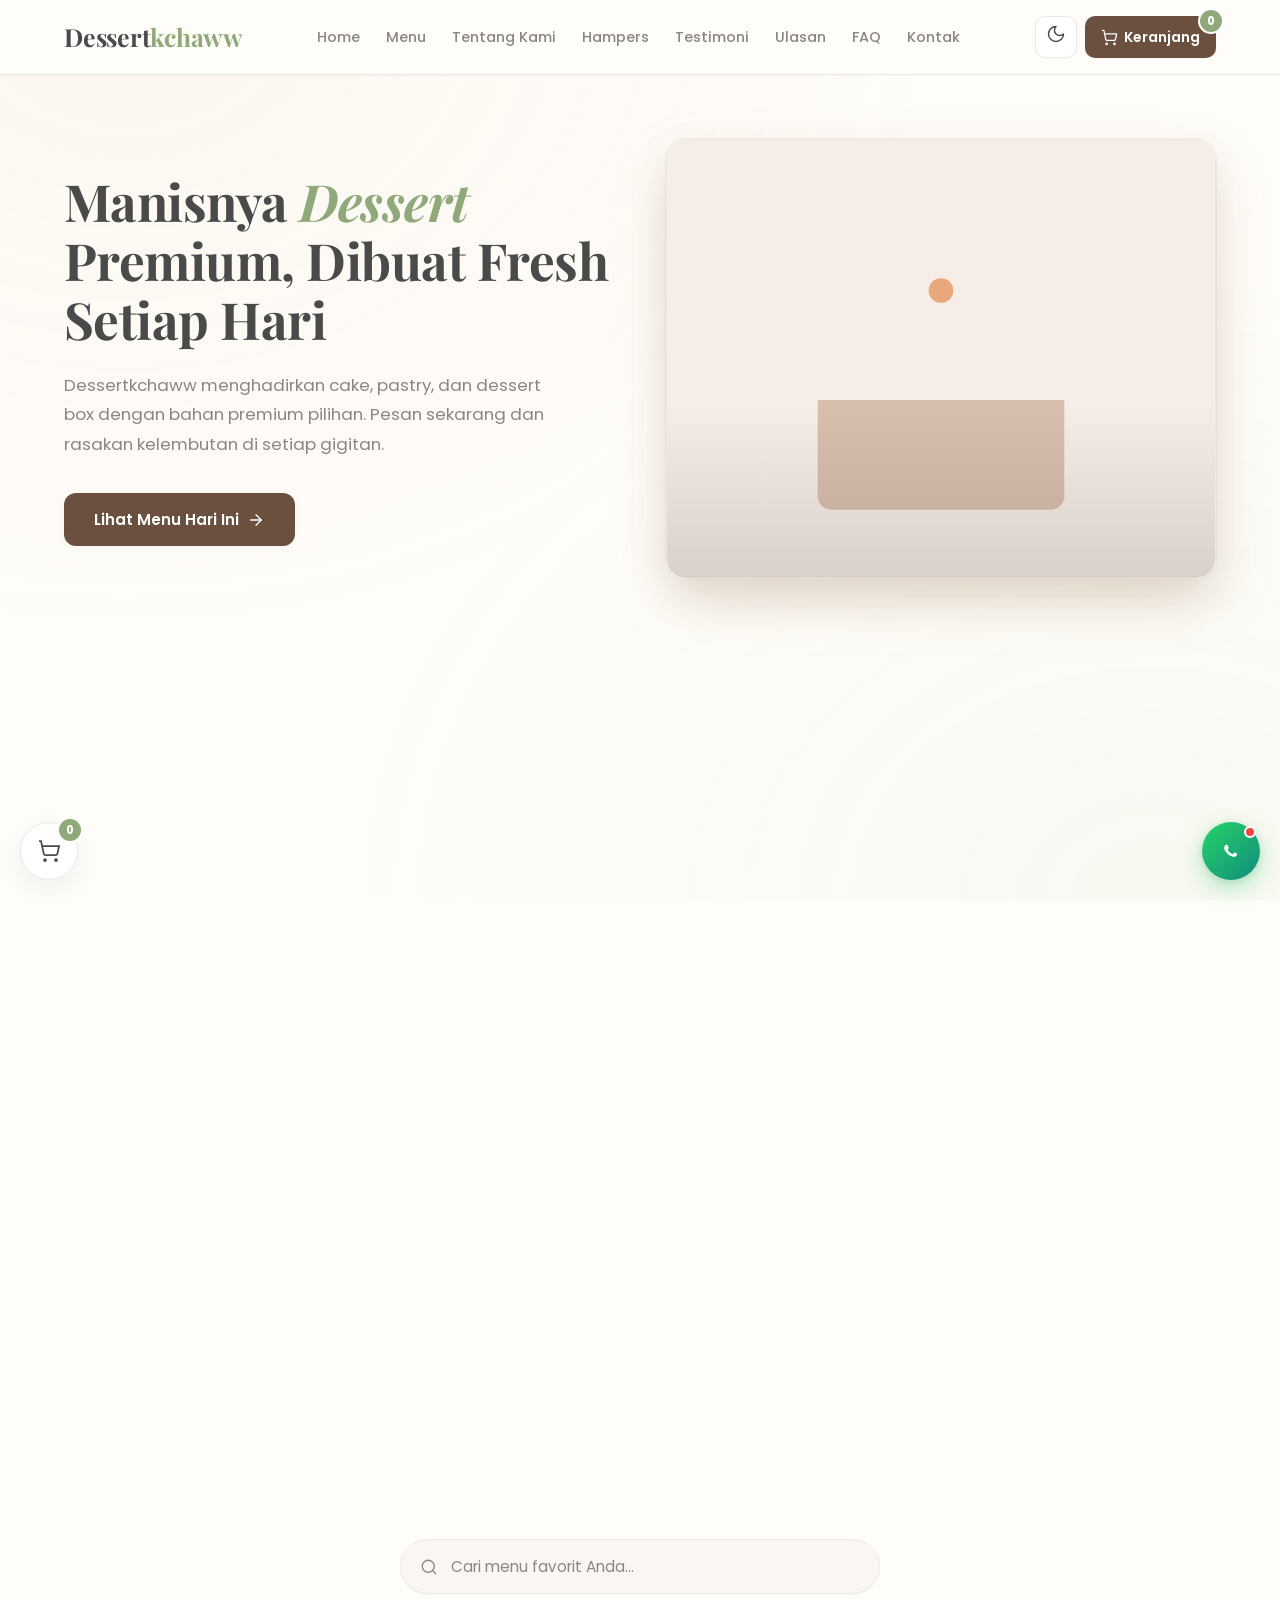
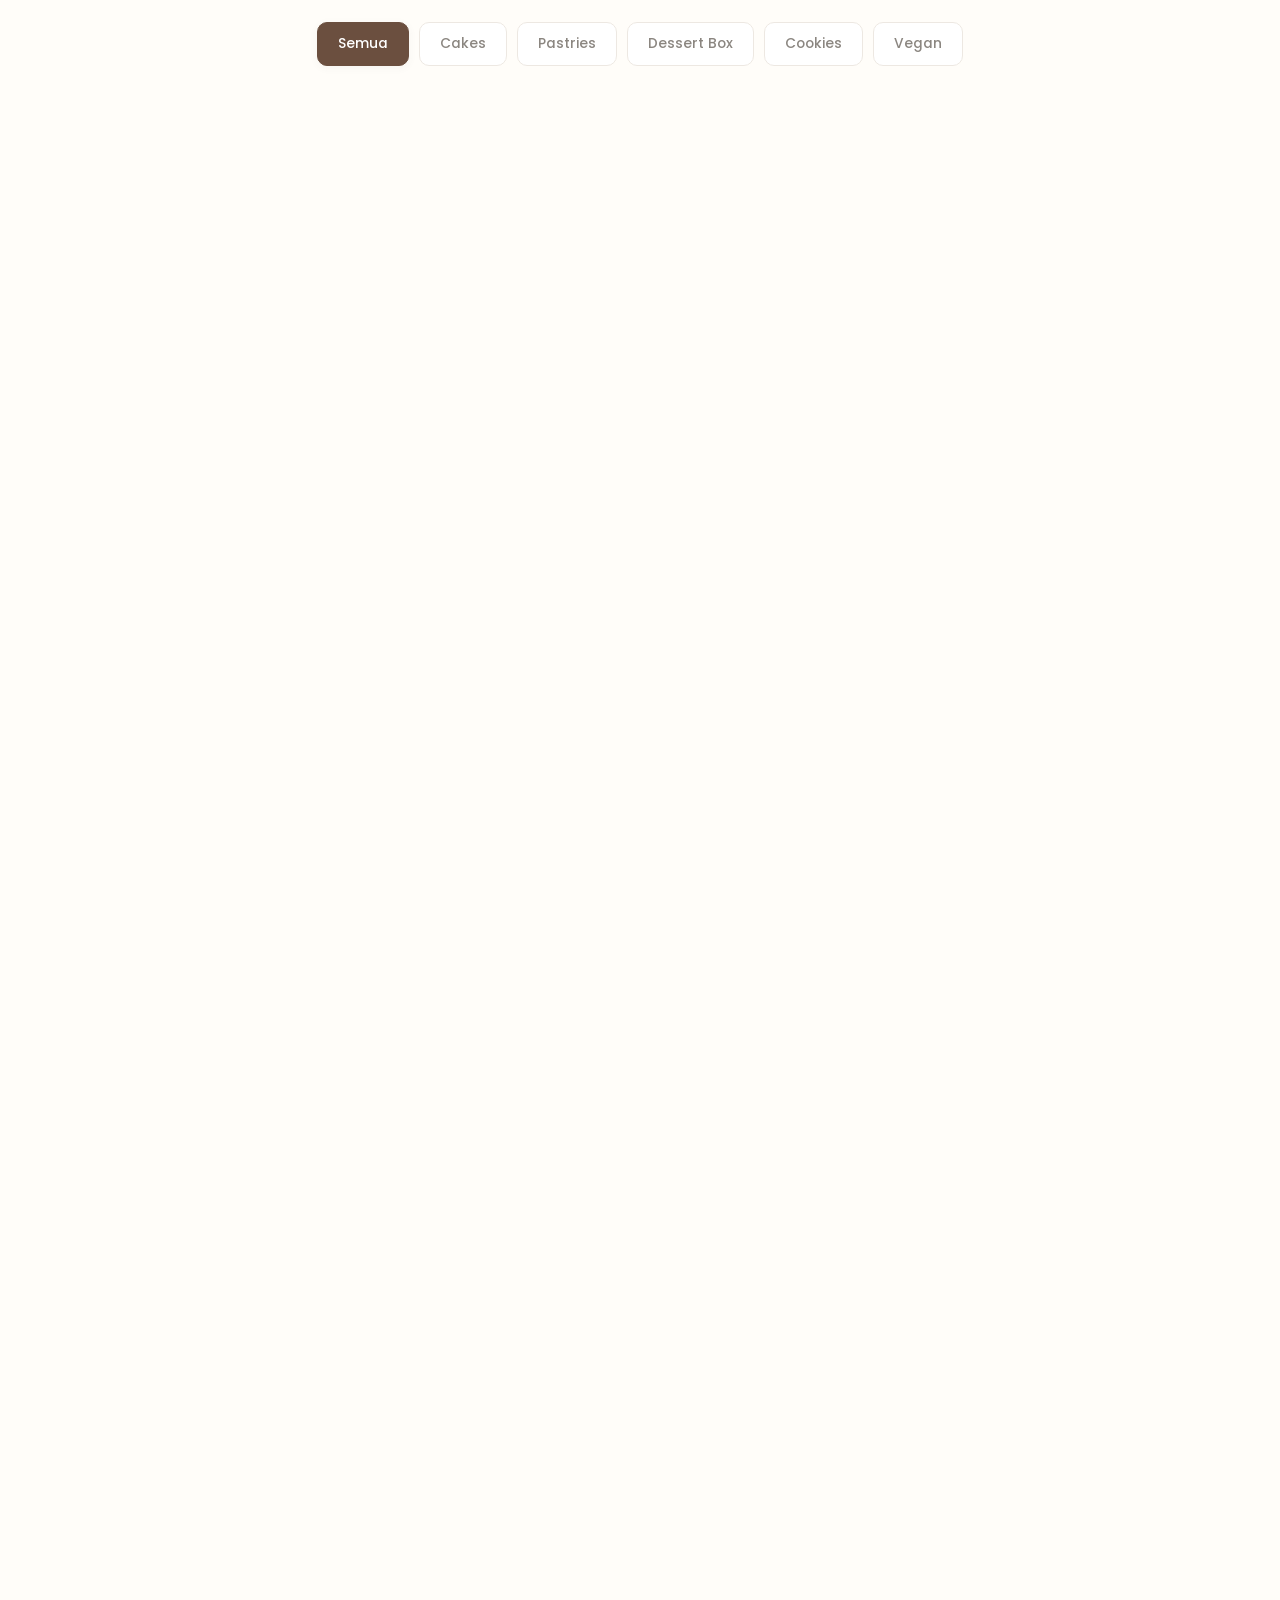
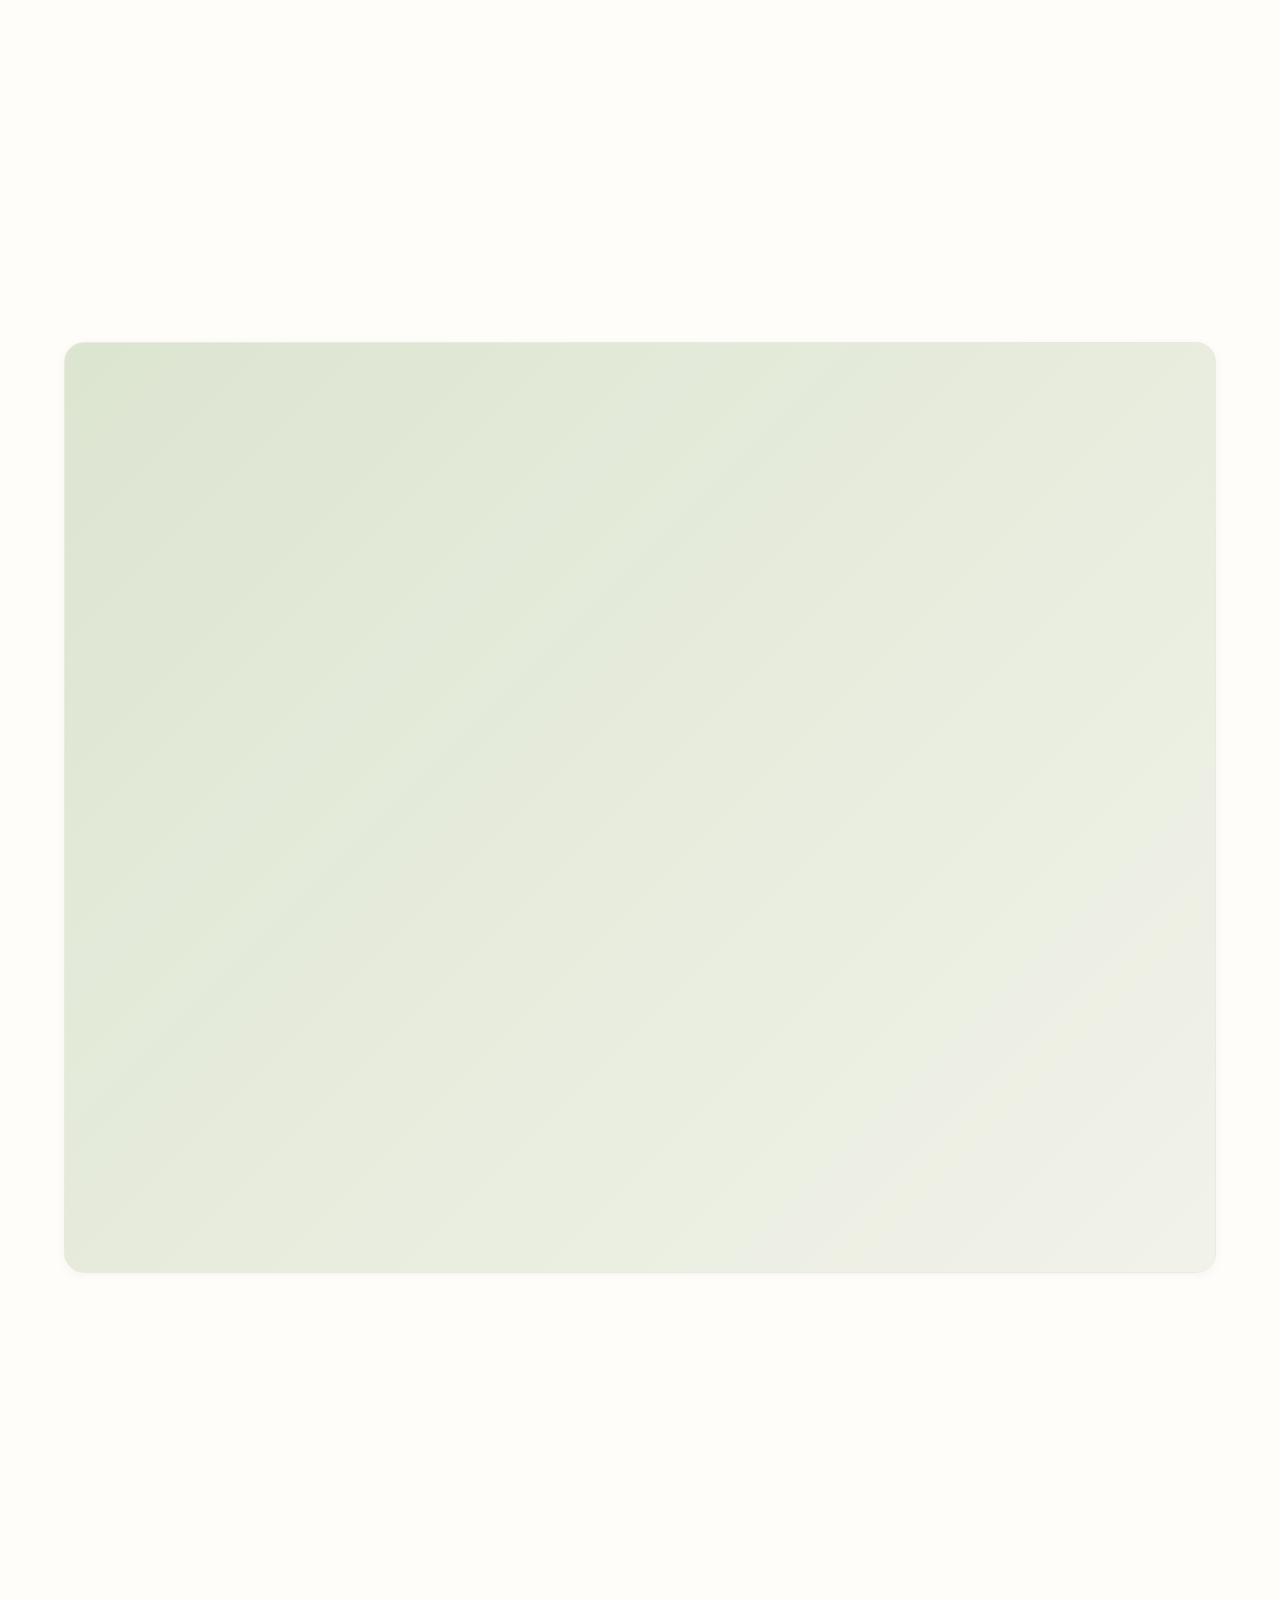
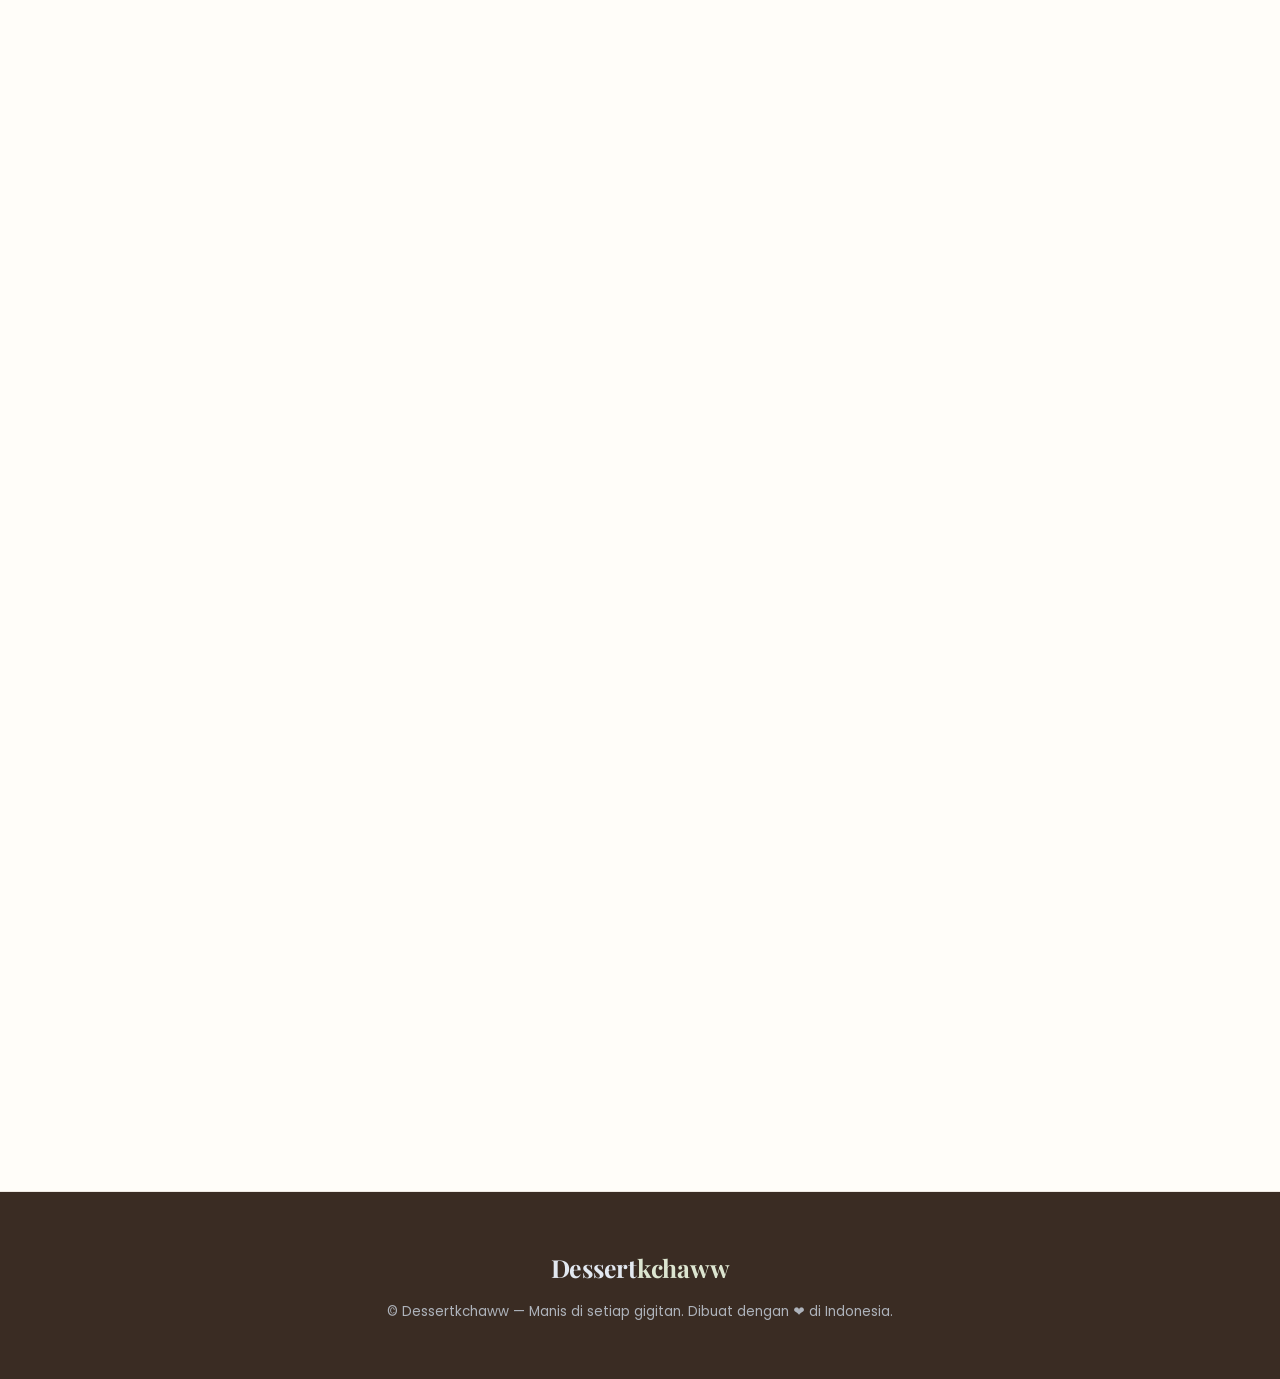
==== commit 4888c10e: "Update index.html" ====
--- a/index.html
+++ b/index.html
@@ -752,6 +752,53 @@
   .fly-img{transition:none}
   .reveal-pop, .reveal-slide-left, .reveal-up, .reveal-right, .reveal-zoom, .reveal-left, .reveal-bounce, .reveal-flip { opacity: 1; transform: none; transition: none; }
 }
+  <!-- ================= TAMBAHKAN CSS INI ================= -->
+<!-- Letakkan di dalam <style>, tepat SEBELUM baris: /* ============ CSS SELESAI ============ */ -->
+
+/* ===== HEADER FOLLOW-ON-SCROLL (TAMBAHAN) ===== */
+header{
+  transition:background-color .35s ease,border-color .35s ease,
+             box-shadow .3s var(--ease),padding .3s var(--ease);
+}
+header::after{
+  content:'';position:absolute;left:0;bottom:-1px;height:2px;width:var(--scroll-progress,0%);
+  background:linear-gradient(90deg,var(--sage),var(--amber));
+  border-radius:0 2px 2px 0;z-index:5;pointer-events:none;
+  transition:width .08s linear,opacity .3s ease;
+}
+header.scrolled::after{box-shadow:0 0 8px rgba(143,169,123,.55)}
+
+/* state ringkas saat halaman di-scroll */
+header.scrolled{
+  box-shadow:var(--shadow-md);
+  background:var(--header-bg);
+  border-bottom-color:var(--accent-light);
+}
+header.scrolled nav{padding-top:9px;padding-bottom:9px}
+nav{transition:padding .3s var(--ease)}
+
+/* tombol ikut mengecil sedikit (tetap nyaman disentuh) */
+header.scrolled .theme-toggle,
+header.scrolled .hamburger{width:40px;height:40px}
+header.scrolled .theme-toggle svg{width:18px;height:18px}
+header.scrolled .cart-btn{min-height:40px;padding:9px 15px}
+header.scrolled .logo{transform:scale(.97)}
+.logo{transition:transform .3s var(--ease),color .25s ease}
+
+/* jangan ringkas saat menu mobile sedang terbuka */
+@media (max-width:900px){
+  header.scrolled:has(.nav-links.open){box-shadow:var(--shadow-md)}
+  header.scrolled:has(.nav-links.open) nav{padding-top:12px;padding-bottom:12px}
+}
+
+/* jaga titik lompat anchor tetap pas dengan tinggi header */
+html{scroll-padding-top:84px}
+@media (max-width:640px){html{scroll-padding-top:72px}}
+
+@media (prefers-reduced-motion:reduce){
+  header,nav,.logo{transition:none}
+}
+/* ===== SELESAI TAMBAHAN HEADER ===== */
 /* ============ CSS SELESAI ============ */
 </style>
 </head>
@@ -1053,14 +1100,14 @@
 const PRODUCTS = [
   {id:1, n:'Belgian Chocolate Molten Cake', c:'Cakes', p:65000, d:'Cake cokelat Belgia dengan lava lumer di tengah.', b:'ready', img:'https://images.unsplash.com/photo-1606313564200-e75d5e30476c?w=500&q=75&auto=format&fit=crop'},
   {id:2, n:'Strawberry Shortcake',           c:'Cakes', p:185000,d:'Sponge cake lembut, krim vanila, dan stroberi segar.', b:'ready', img:'https://images.unsplash.com/photo-1565958011703-44f9829ba187?w=500&q=75&auto=format&fit=crop'},
-  {id:3, n:'Red Velvet Cake',                c:'Cakes', p:165000,d:'Red velvet klasik dengan cream cheese frosting.', b:'ready', img:'https://images.unsplash.com/photo-1586985289906-406988974504?w=500&q=75&auto=format&fit=crop'},
+  {id:3, n:'Red Velvet Cake',                c:'Cakes', p:165000,d:'Red velvet klasik dengan cream cheese frosting.', b:'ready', img:'https://natashaskitchen.com/wp-content/uploads/2021/02/Red-Velvet-Cake-4-1024x1536.jpg'},
   {id:4, n:'Butter Croissant',               c:'Pastries',p:28000, d:'Croissant mentega Prancis, renyah di luar lembut di dalam.', b:'ready', img:'https://images.unsplash.com/photo-1555507036-ab1f4038808a?w=500&q=75&auto=format&fit=crop'},
-  {id:5, n:'Pain au Chocolat',               c:'Pastries',p:32000, d:'Pastry berlapis dengan isian cokelat Belgia.', b:'ready', img:'https://images.unsplash.com/photo-1608198093002-ad4e005484ec?w=500&q=75&auto=format&fit=crop'},
+  {id:5, n:'Pain au Chocolat',               c:'Pastries',p:32000, d:'Pastry berlapis dengan isian cokelat Belgia.', b:'ready', img:'https://bakingamoment.com/wp-content/uploads/2023/01/IMG_1641-chocolate-croissant.jpg'},
   {id:6, n:'Cinnamon Roll',                  c:'Pastries',p:38000, d:'Roll kayu manis dengan glaze cream cheese.', b:'ready', img:'https://images.unsplash.com/photo-1509365465985-25d11c17e812?w=500&q=75&auto=format&fit=crop'},
   {id:7, n:'Dessert Box Tiramisu',           c:'Dessert Box',p:75000,d:'Tiramisu klasik dengan kopi dan mascarpone.', b:'ready', img:'https://images.unsplash.com/photo-1571877227200-a0d98ea607e9?w=500&q=75&auto=format&fit=crop'},
-  {id:8, n:'Dessert Box Mango Sticky',       c:'Dessert Box',p:80000,d:'Mango sticky rice dalam box premium.', b:'po', img:'https://images.unsplash.com/photo-1600891964092-4316c288032e?w=500&q=75&auto=format&fit=crop'},
+  {id:8, n:'Dessert Box Mango Sticky',       c:'Dessert Box',p:80000,d:'Mango sticky rice dalam box premium.', b:'po', img:'https://rakskitchen.net/wp-content/uploads/2024/06/Thai-mango-sticky-rice-recipe.jpg'},
   {id:9, n:'Choco Chip Cookies',             c:'Cookies',p:45000, d:'Cookies cokelat chip renyah, freshly baked.', b:'ready', img:'https://images.unsplash.com/photo-1499636136210-6f4ee915583e?w=500&q=75&auto=format&fit=crop'},
-  {id:10,n:'Matcha Almond Cookies',          c:'Cookies',p:52000, d:'Cookies matcha dengan almond slice.', b:'ready', img:'https://images.unsplash.com/photo-1558961363-fa8fdf82db35?w=500&q=75&auto=format&fit=crop'},
+  {id:10,n:'Matcha Almond Cookies',          c:'Cookies',p:52000, d:'Cookies matcha dengan almond slice.', b:'ready', img:'https://platesbynat.com/wp-content/uploads/2022/12/matchamacadamia_largeside.jpg'},
   {id:11,n:'Vegan Chocolate Cake',           c:'Vegan', p:195000,d:'Cake cokelat vegan tanpa produk hewani.', b:'vegan', img:'https://images.unsplash.com/photo-1578985545062-69928b1d9587?w=500&q=75&auto=format&fit=crop'},
   {id:12,n:'Gluten-Free Banana Bread',       c:'Vegan', p:85000, d:'Banana bread gluten-free, lembut dan wangi.', b:'vegan', img:'https://images.unsplash.com/photo-1606101273945-e9eba91c0dc4?w=500&q=75&auto=format&fit=crop'}
 ];
@@ -1844,6 +1891,88 @@
     if (target) setTimeout(() => target.scrollIntoView({behavior:'smooth'}), 300);
   }
 });
+  <!-- ================= TAMBAHKAN JS INI ================= -->
+<!-- Letakkan tepat SEBELUM </body>, setelah script utama Anda -->
+
+<script>
+(function(){
+  var header = document.querySelector('header');
+  if(!header) return;
+
+  var navLinks = document.getElementById('navLinks');
+  var links    = Array.prototype.slice.call(document.querySelectorAll('.nav-links a[data-sec]'));
+  var sections = links.map(function(a){ return document.getElementById(a.getAttribute('data-sec')); })
+                      .filter(Boolean);
+
+  var ticking = false;
+
+  function updateHeader(){
+    var y   = window.pageYOffset || document.documentElement.scrollTop || 0;
+    var doc = document.documentElement;
+    var max = doc.scrollHeight - window.innerHeight;
+    var menuOpen = navLinks && navLinks.classList.contains('open');
+
+    /* 1) Header ringkas saat scroll */
+    header.classList.toggle('scrolled', y > 12 && !menuOpen);
+
+    /* 2) Progress bar scroll */
+    var p = max > 0 ? (y / max) * 100 : 0;
+    if(p < 0) p = 0; if(p > 100) p = 100;
+    header.style.setProperty('--scroll-progress', p.toFixed(2) + '%');
+
+    /* 3) Scrollspy: tandai menu yang sedang dilihat */
+    if(sections.length){
+      var offset = header.offsetHeight + 24;
+      var currentId = sections[0].id;
+      for(var i = 0; i < sections.length; i++){
+        if(sections[i].getBoundingClientRect().top - offset <= 0){
+          currentId = sections[i].id;
+        }
+      }
+      /* di dasar halaman -> aktifkan section terakhir */
+      if(max > 0 && y >= max - 2){
+        currentId = sections[sections.length - 1].id;
+      }
+      links.forEach(function(a){
+        a.classList.toggle('active', a.getAttribute('data-sec') === currentId);
+      });
+    }
+
+    ticking = false;
+  }
+
+  function onScroll(){
+    if(!ticking){
+      ticking = true;
+      window.requestAnimationFrame(updateHeader);
+    }
+  }
+
+  window.addEventListener('scroll', onScroll, {passive:true});
+  window.addEventListener('resize', onScroll);
+  window.addEventListener('orientationchange', onScroll);
+  window.addEventListener('load', updateHeader);
+
+  /* klik menu -> langsung tandai aktif (biar responsif) */
+  links.forEach(function(a){
+    a.addEventListener('click', function(){
+      links.forEach(function(x){ x.classList.remove('active'); });
+      a.classList.add('active');
+    });
+  });
+
+  updateHeader();
+})();
+</script>
+
+<!-- OPSIONAL: header auto-hide saat scroll ke bawah (sembunyi di bawah, muncul saat scroll ke atas)
+     Tambahkan CSS ini jika ingin efek tersebut:
+     header{transition:transform .35s ease, box-shadow .3s ease, background-color .35s ease}
+     header.hide{transform:translateY(-100%)}
+     Lalu tambahkan di dalam updateHeader():
+     if(y > lastY && y > 300) header.classList.add('hide'); else header.classList.remove('hide');
+     lastY = y;
+-->
 </script>
 </body>
 </html>
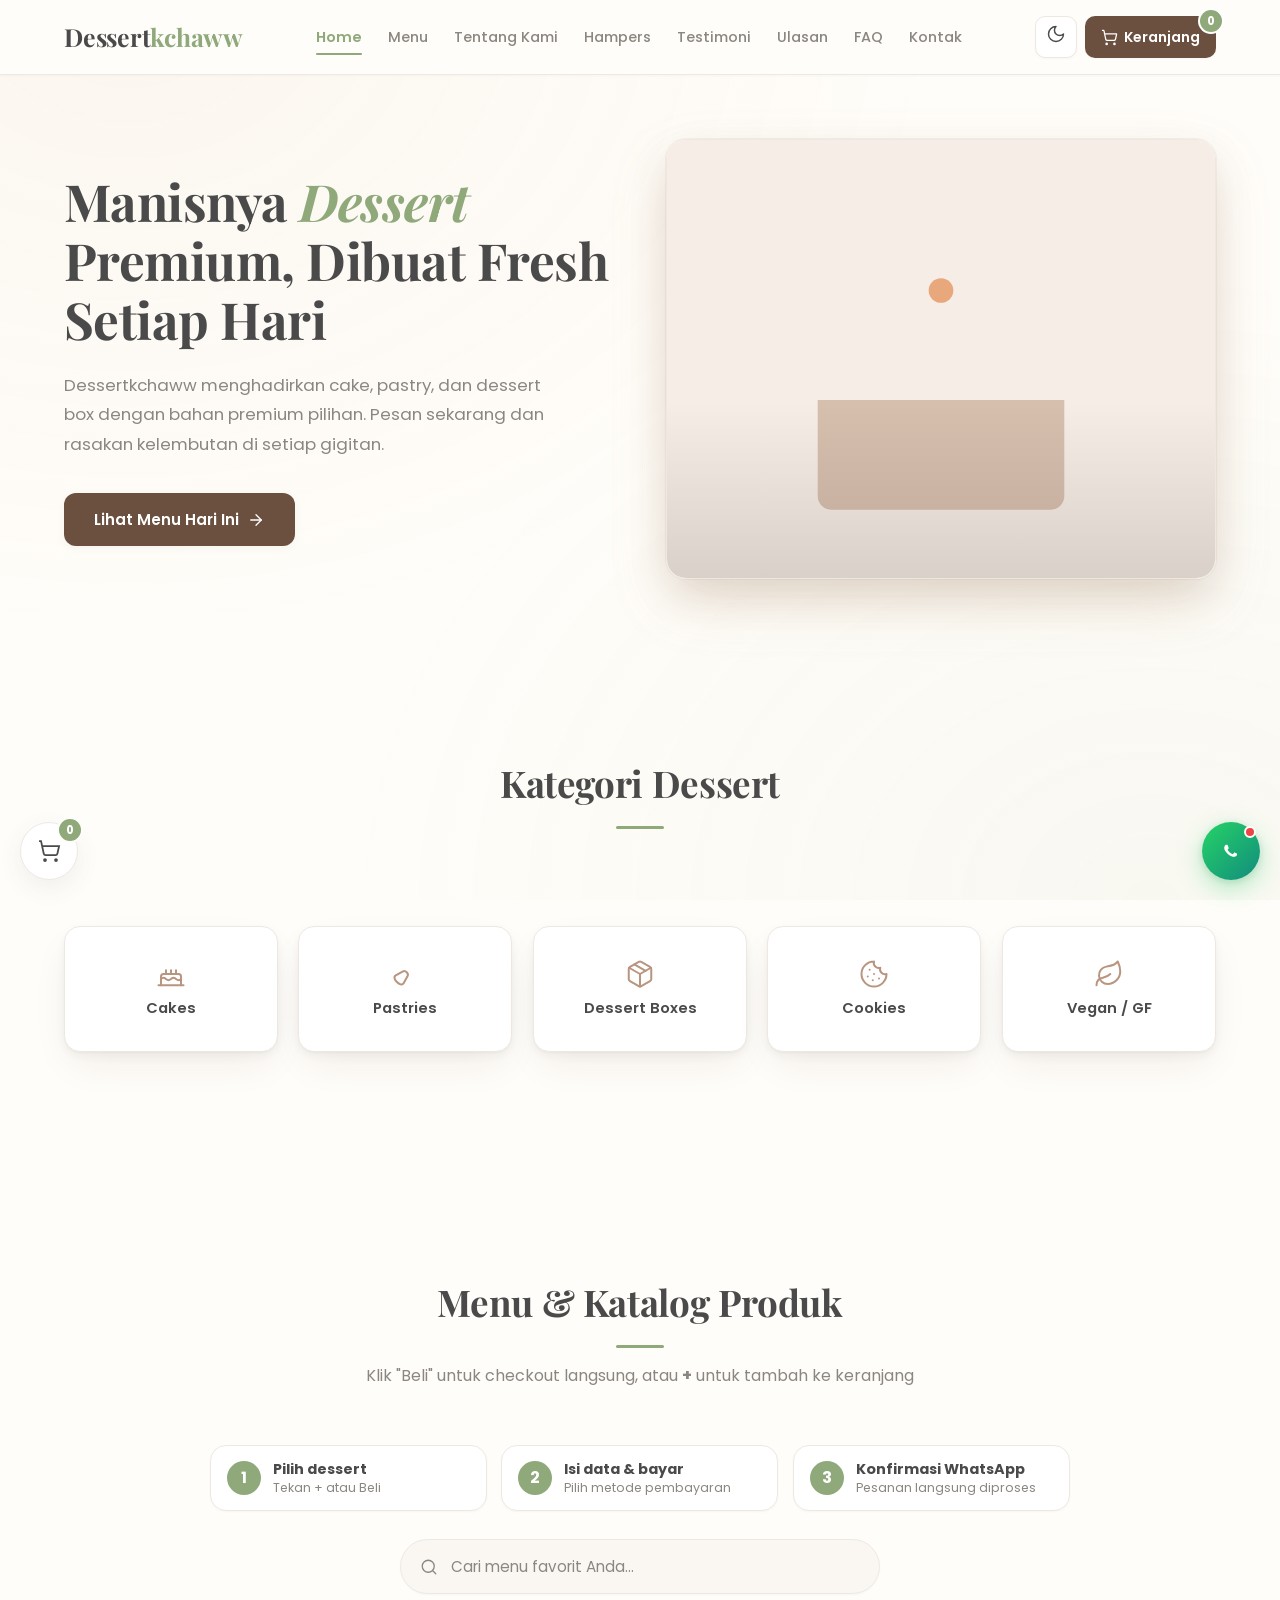
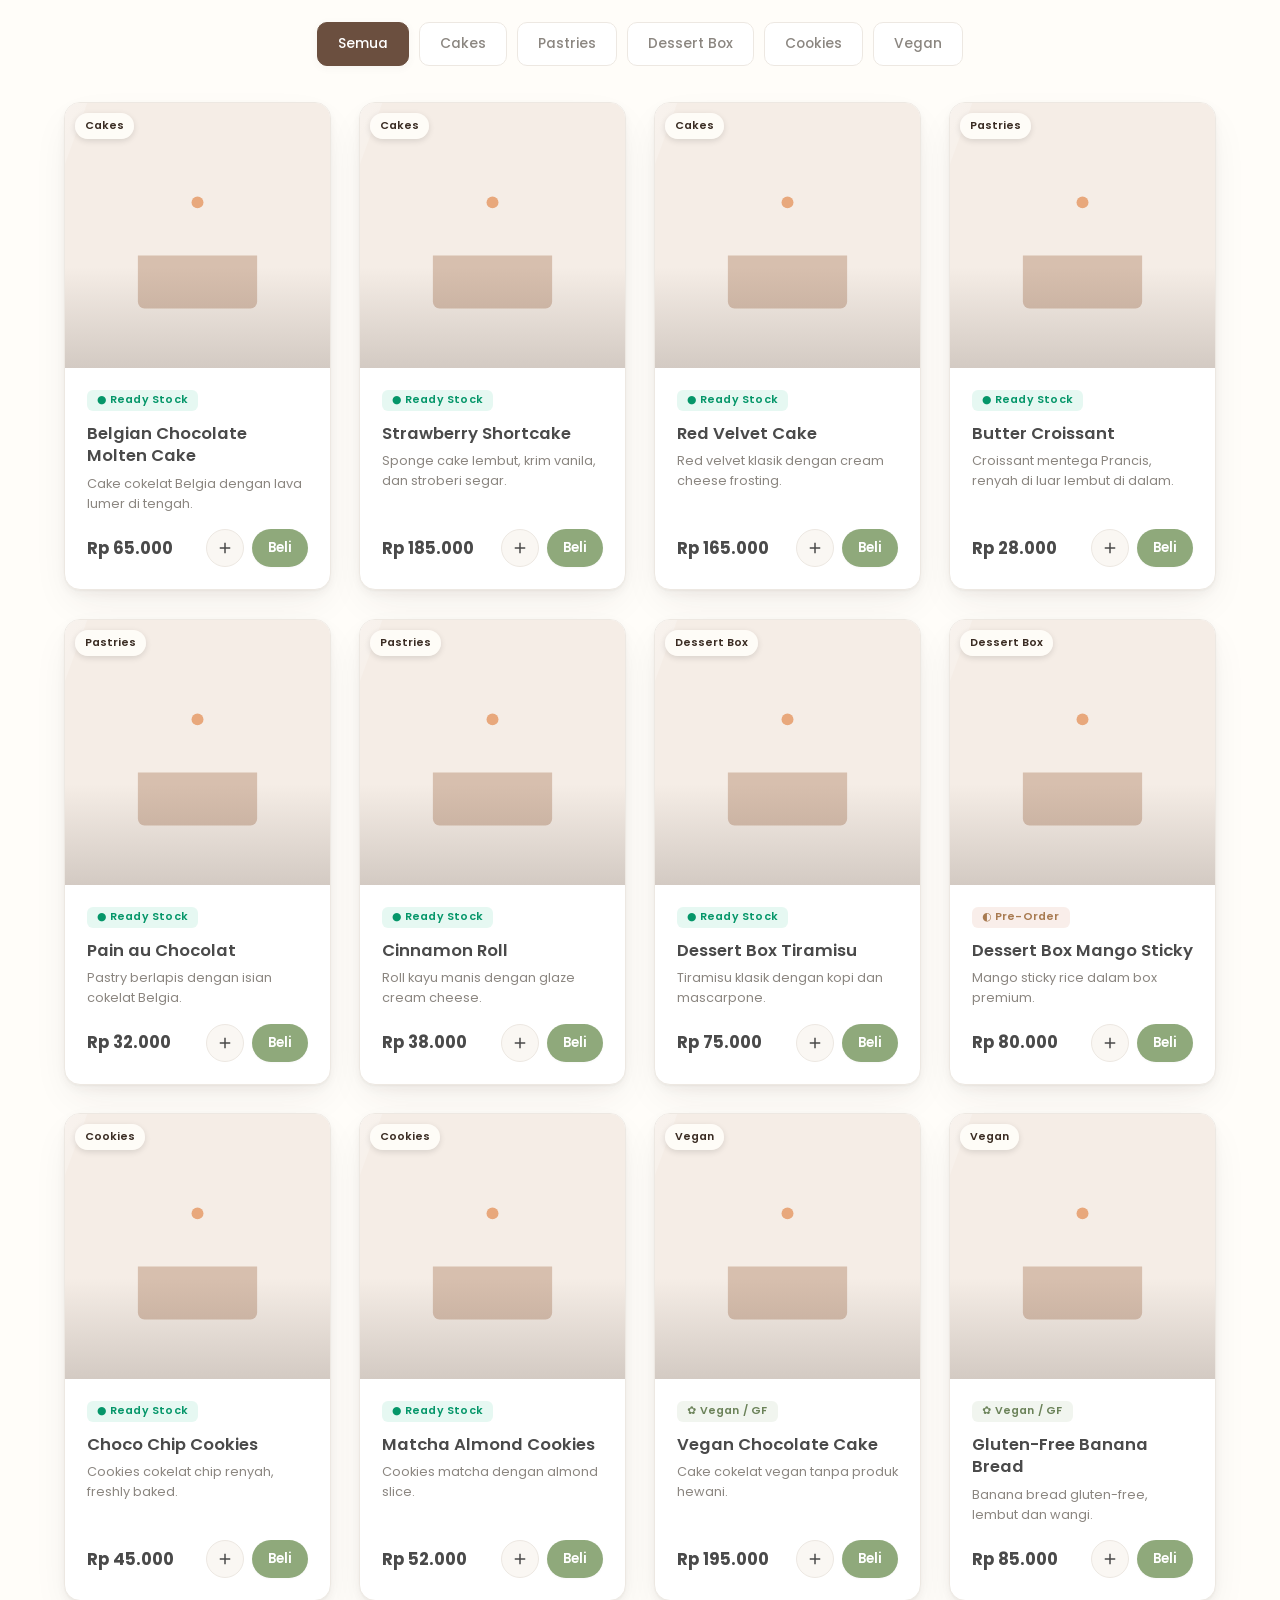
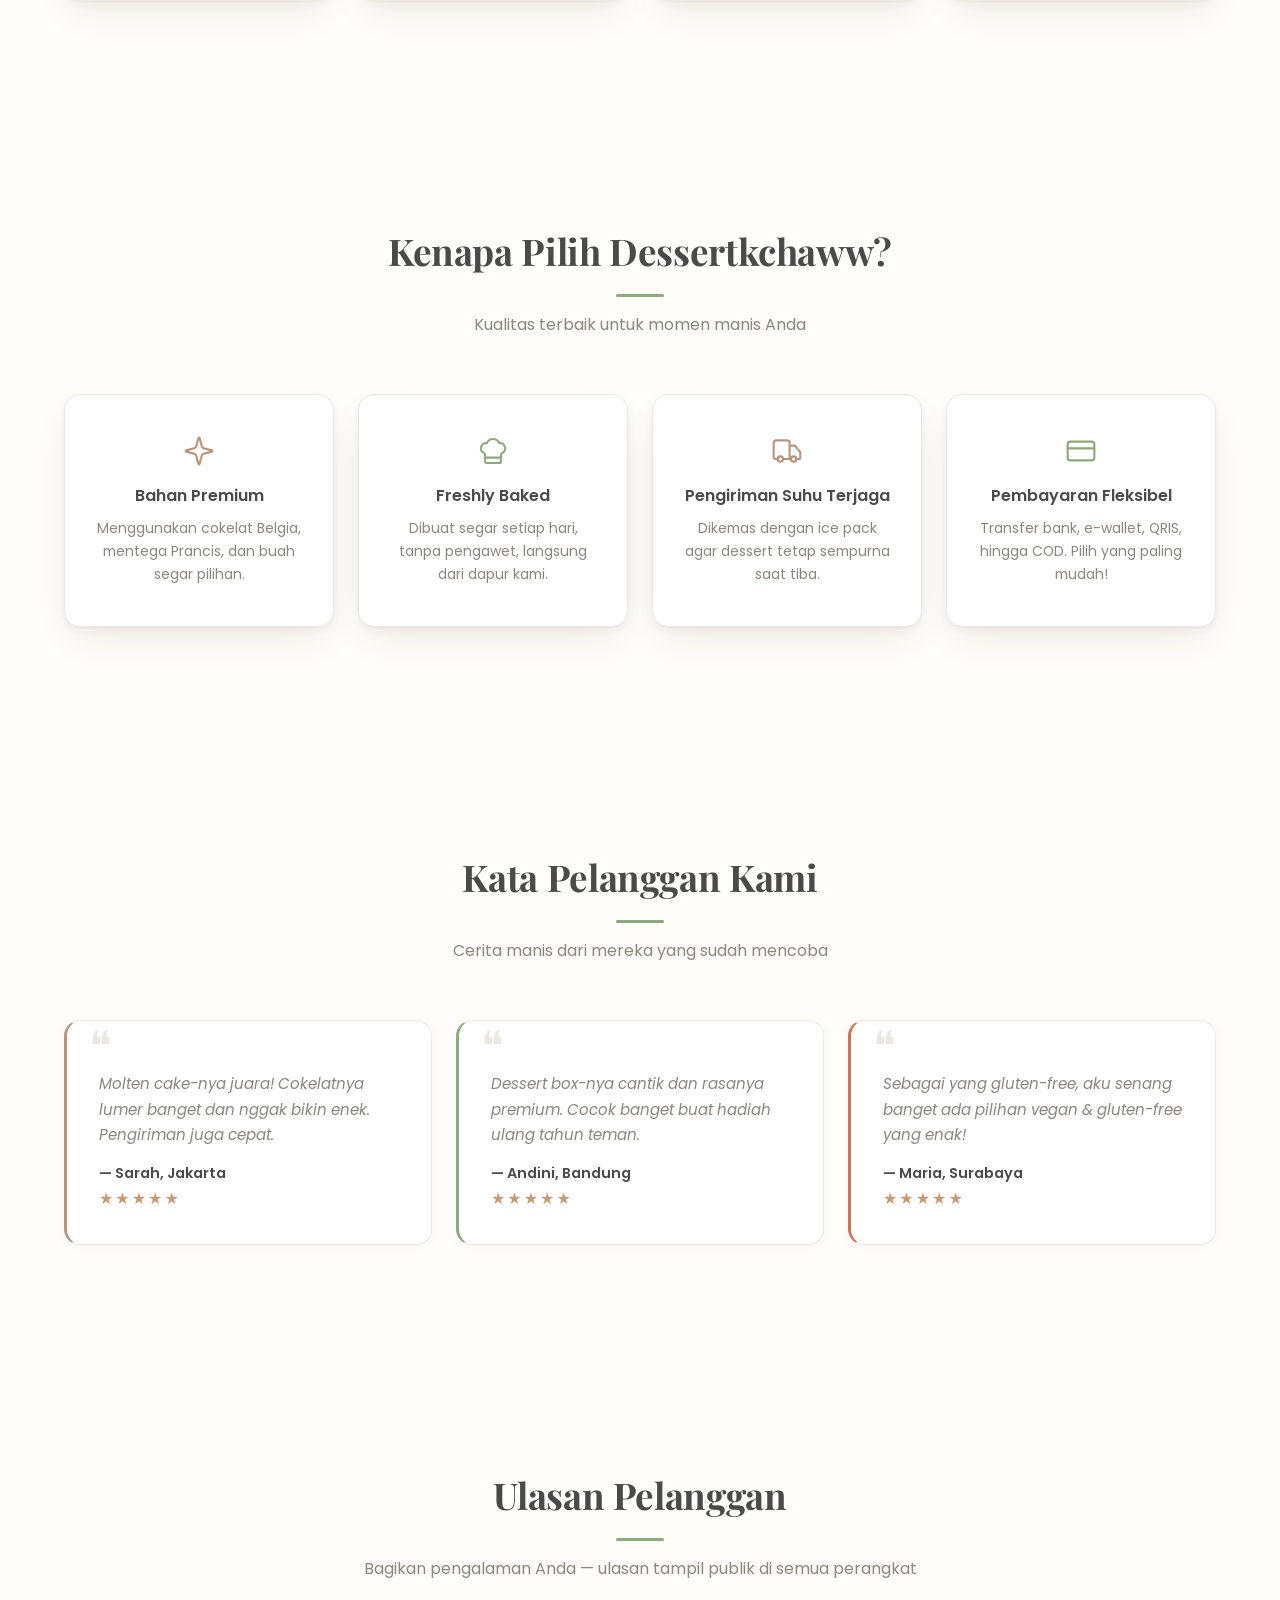
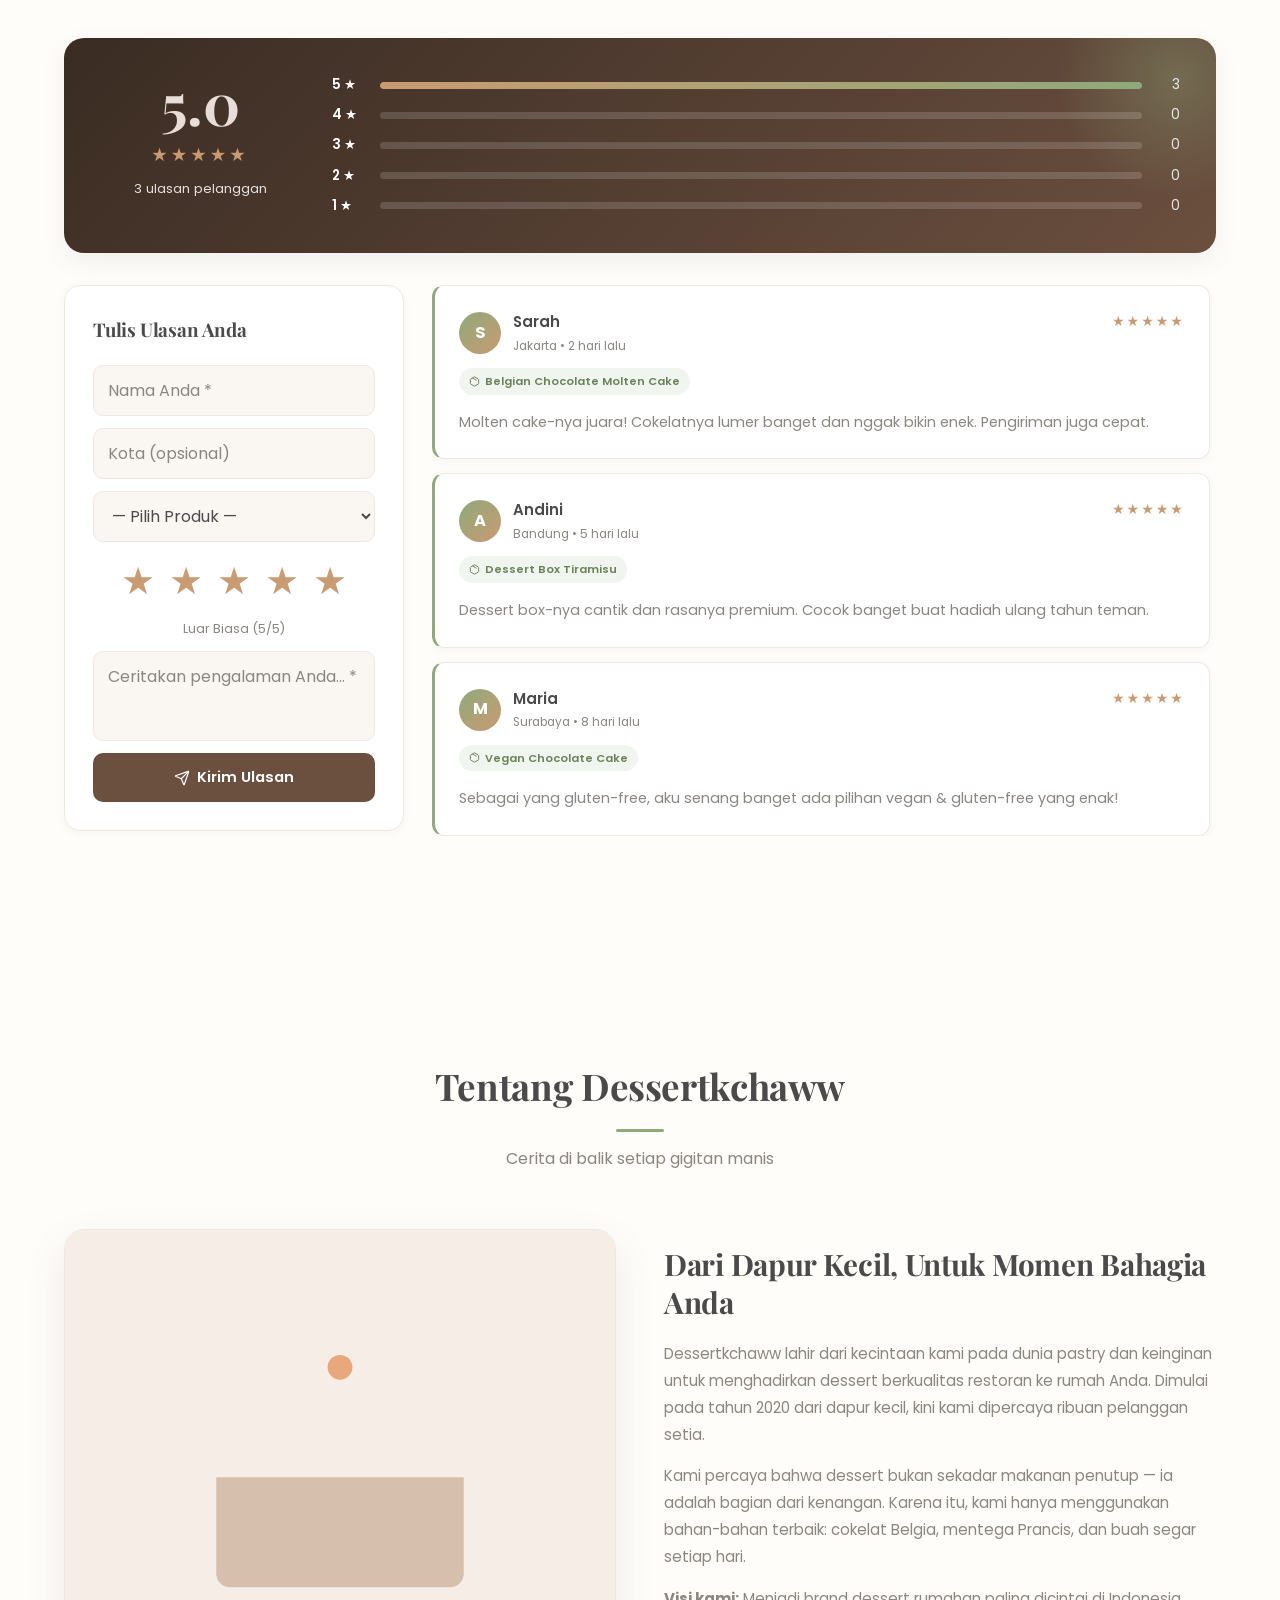
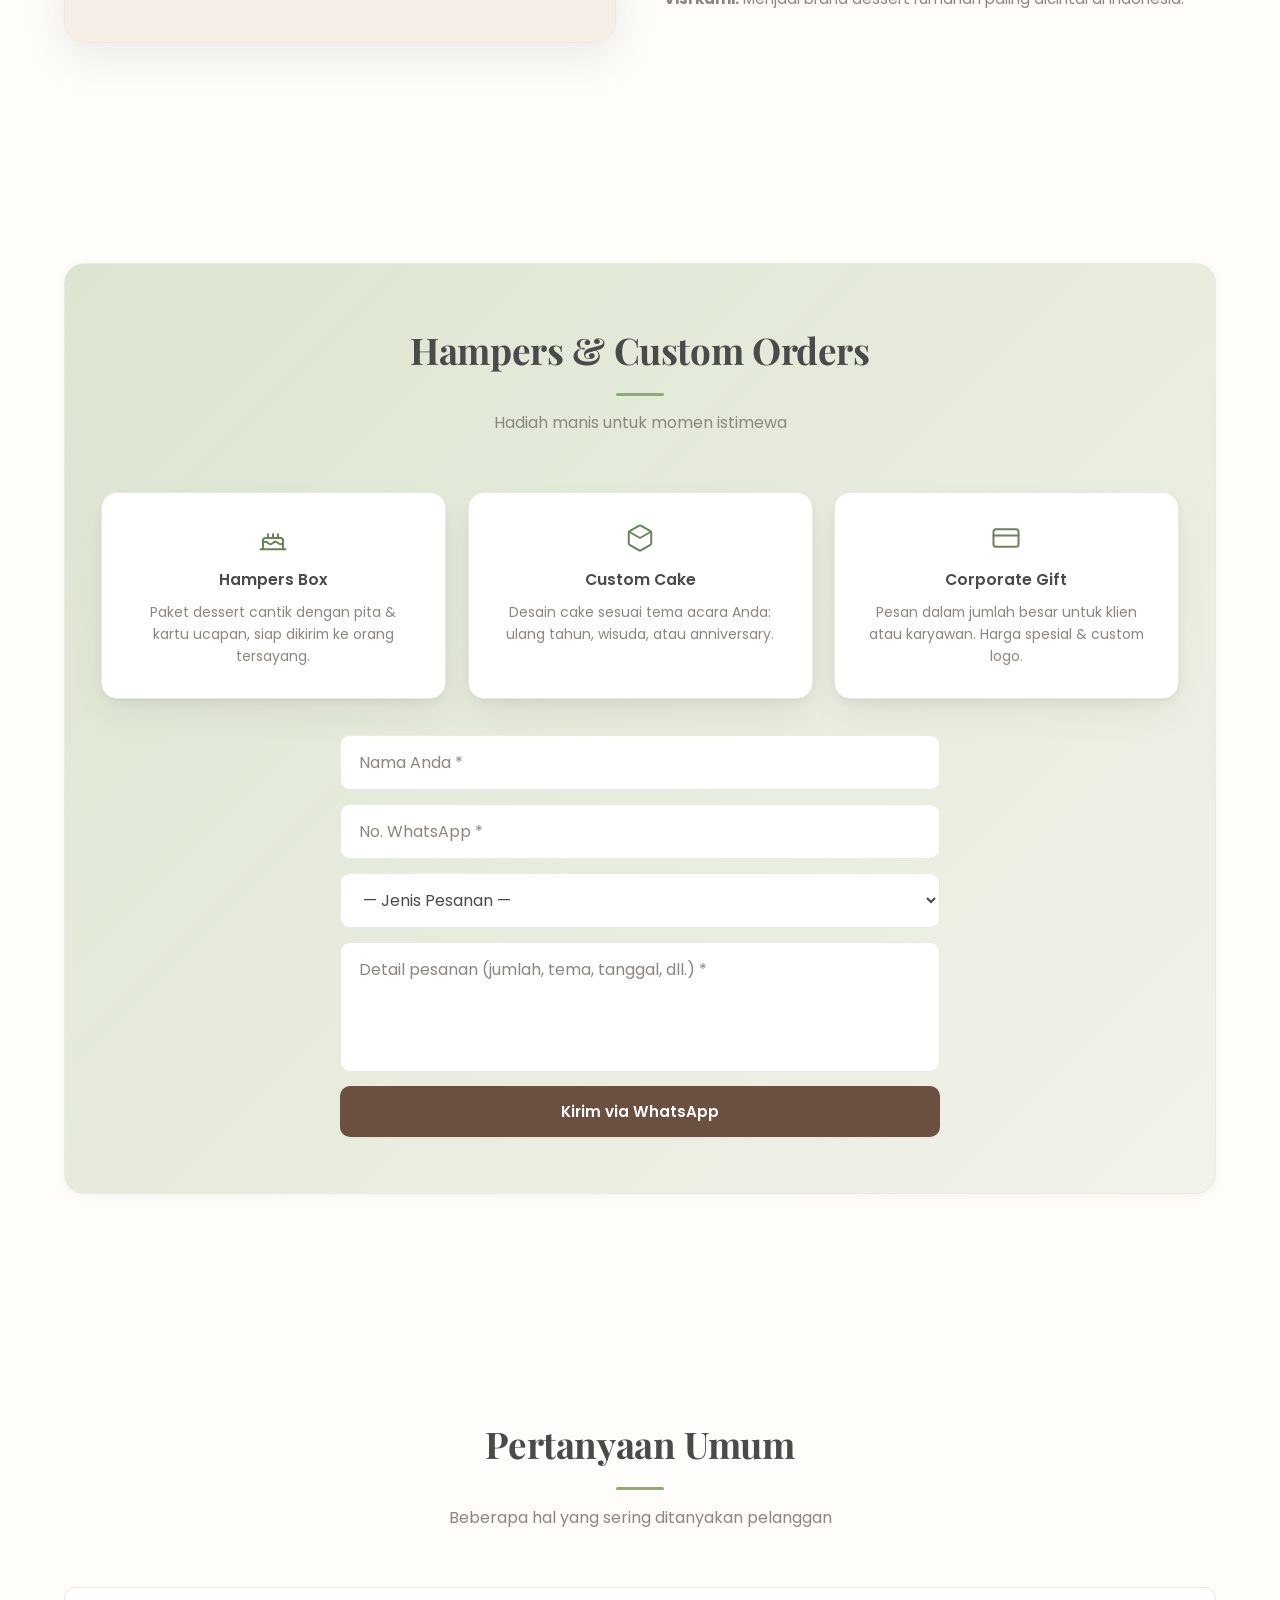
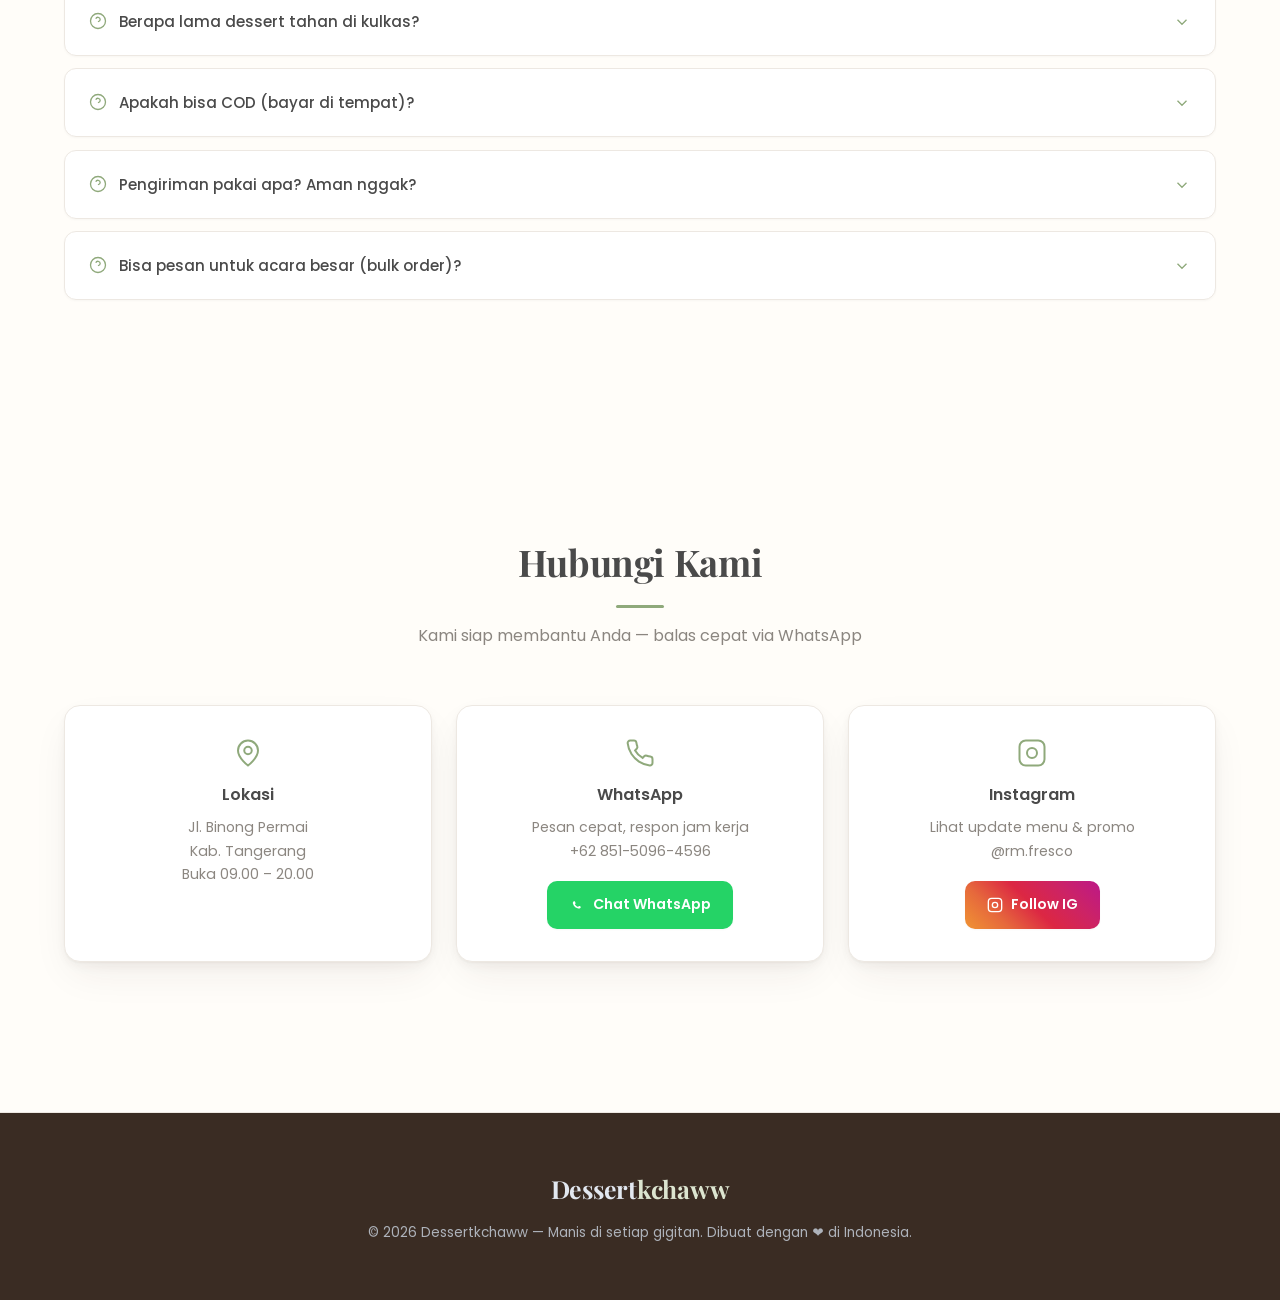
==== commit d8653b8e: "Update and rename HTML NYA.html to index.html" ====
--- a/index.html
+++ b/index.html
@@ -752,53 +752,6 @@
   .fly-img{transition:none}
   .reveal-pop, .reveal-slide-left, .reveal-up, .reveal-right, .reveal-zoom, .reveal-left, .reveal-bounce, .reveal-flip { opacity: 1; transform: none; transition: none; }
 }
-  <!-- ================= TAMBAHKAN CSS INI ================= -->
-<!-- Letakkan di dalam <style>, tepat SEBELUM baris: /* ============ CSS SELESAI ============ */ -->
-
-/* ===== HEADER FOLLOW-ON-SCROLL (TAMBAHAN) ===== */
-header{
-  transition:background-color .35s ease,border-color .35s ease,
-             box-shadow .3s var(--ease),padding .3s var(--ease);
-}
-header::after{
-  content:'';position:absolute;left:0;bottom:-1px;height:2px;width:var(--scroll-progress,0%);
-  background:linear-gradient(90deg,var(--sage),var(--amber));
-  border-radius:0 2px 2px 0;z-index:5;pointer-events:none;
-  transition:width .08s linear,opacity .3s ease;
-}
-header.scrolled::after{box-shadow:0 0 8px rgba(143,169,123,.55)}
-
-/* state ringkas saat halaman di-scroll */
-header.scrolled{
-  box-shadow:var(--shadow-md);
-  background:var(--header-bg);
-  border-bottom-color:var(--accent-light);
-}
-header.scrolled nav{padding-top:9px;padding-bottom:9px}
-nav{transition:padding .3s var(--ease)}
-
-/* tombol ikut mengecil sedikit (tetap nyaman disentuh) */
-header.scrolled .theme-toggle,
-header.scrolled .hamburger{width:40px;height:40px}
-header.scrolled .theme-toggle svg{width:18px;height:18px}
-header.scrolled .cart-btn{min-height:40px;padding:9px 15px}
-header.scrolled .logo{transform:scale(.97)}
-.logo{transition:transform .3s var(--ease),color .25s ease}
-
-/* jangan ringkas saat menu mobile sedang terbuka */
-@media (max-width:900px){
-  header.scrolled:has(.nav-links.open){box-shadow:var(--shadow-md)}
-  header.scrolled:has(.nav-links.open) nav{padding-top:12px;padding-bottom:12px}
-}
-
-/* jaga titik lompat anchor tetap pas dengan tinggi header */
-html{scroll-padding-top:84px}
-@media (max-width:640px){html{scroll-padding-top:72px}}
-
-@media (prefers-reduced-motion:reduce){
-  header,nav,.logo{transition:none}
-}
-/* ===== SELESAI TAMBAHAN HEADER ===== */
 /* ============ CSS SELESAI ============ */
 </style>
 </head>
@@ -1100,14 +1053,14 @@
 const PRODUCTS = [
   {id:1, n:'Belgian Chocolate Molten Cake', c:'Cakes', p:65000, d:'Cake cokelat Belgia dengan lava lumer di tengah.', b:'ready', img:'https://images.unsplash.com/photo-1606313564200-e75d5e30476c?w=500&q=75&auto=format&fit=crop'},
   {id:2, n:'Strawberry Shortcake',           c:'Cakes', p:185000,d:'Sponge cake lembut, krim vanila, dan stroberi segar.', b:'ready', img:'https://images.unsplash.com/photo-1565958011703-44f9829ba187?w=500&q=75&auto=format&fit=crop'},
-  {id:3, n:'Red Velvet Cake',                c:'Cakes', p:165000,d:'Red velvet klasik dengan cream cheese frosting.', b:'ready', img:'https://natashaskitchen.com/wp-content/uploads/2021/02/Red-Velvet-Cake-4-1024x1536.jpg'},
+  {id:3, n:'Red Velvet Cake',                c:'Cakes', p:165000,d:'Red velvet klasik dengan cream cheese frosting.', b:'ready', img:'https://images.unsplash.com/photo-1586985289906-406988974504?w=500&q=75&auto=format&fit=crop'},
   {id:4, n:'Butter Croissant',               c:'Pastries',p:28000, d:'Croissant mentega Prancis, renyah di luar lembut di dalam.', b:'ready', img:'https://images.unsplash.com/photo-1555507036-ab1f4038808a?w=500&q=75&auto=format&fit=crop'},
-  {id:5, n:'Pain au Chocolat',               c:'Pastries',p:32000, d:'Pastry berlapis dengan isian cokelat Belgia.', b:'ready', img:'https://bakingamoment.com/wp-content/uploads/2023/01/IMG_1641-chocolate-croissant.jpg'},
+  {id:5, n:'Pain au Chocolat',               c:'Pastries',p:32000, d:'Pastry berlapis dengan isian cokelat Belgia.', b:'ready', img:'https://images.unsplash.com/photo-1608198093002-ad4e005484ec?w=500&q=75&auto=format&fit=crop'},
   {id:6, n:'Cinnamon Roll',                  c:'Pastries',p:38000, d:'Roll kayu manis dengan glaze cream cheese.', b:'ready', img:'https://images.unsplash.com/photo-1509365465985-25d11c17e812?w=500&q=75&auto=format&fit=crop'},
   {id:7, n:'Dessert Box Tiramisu',           c:'Dessert Box',p:75000,d:'Tiramisu klasik dengan kopi dan mascarpone.', b:'ready', img:'https://images.unsplash.com/photo-1571877227200-a0d98ea607e9?w=500&q=75&auto=format&fit=crop'},
-  {id:8, n:'Dessert Box Mango Sticky',       c:'Dessert Box',p:80000,d:'Mango sticky rice dalam box premium.', b:'po', img:'https://rakskitchen.net/wp-content/uploads/2024/06/Thai-mango-sticky-rice-recipe.jpg'},
+  {id:8, n:'Dessert Box Mango Sticky',       c:'Dessert Box',p:80000,d:'Mango sticky rice dalam box premium.', b:'po', img:'https://images.unsplash.com/photo-1600891964092-4316c288032e?w=500&q=75&auto=format&fit=crop'},
   {id:9, n:'Choco Chip Cookies',             c:'Cookies',p:45000, d:'Cookies cokelat chip renyah, freshly baked.', b:'ready', img:'https://images.unsplash.com/photo-1499636136210-6f4ee915583e?w=500&q=75&auto=format&fit=crop'},
-  {id:10,n:'Matcha Almond Cookies',          c:'Cookies',p:52000, d:'Cookies matcha dengan almond slice.', b:'ready', img:'https://platesbynat.com/wp-content/uploads/2022/12/matchamacadamia_largeside.jpg'},
+  {id:10,n:'Matcha Almond Cookies',          c:'Cookies',p:52000, d:'Cookies matcha dengan almond slice.', b:'ready', img:'https://images.unsplash.com/photo-1558961363-fa8fdf82db35?w=500&q=75&auto=format&fit=crop'},
   {id:11,n:'Vegan Chocolate Cake',           c:'Vegan', p:195000,d:'Cake cokelat vegan tanpa produk hewani.', b:'vegan', img:'https://images.unsplash.com/photo-1578985545062-69928b1d9587?w=500&q=75&auto=format&fit=crop'},
   {id:12,n:'Gluten-Free Banana Bread',       c:'Vegan', p:85000, d:'Banana bread gluten-free, lembut dan wangi.', b:'vegan', img:'https://images.unsplash.com/photo-1606101273945-e9eba91c0dc4?w=500&q=75&auto=format&fit=crop'}
 ];
@@ -1891,88 +1844,6 @@
     if (target) setTimeout(() => target.scrollIntoView({behavior:'smooth'}), 300);
   }
 });
-  <!-- ================= TAMBAHKAN JS INI ================= -->
-<!-- Letakkan tepat SEBELUM </body>, setelah script utama Anda -->
-
-<script>
-(function(){
-  var header = document.querySelector('header');
-  if(!header) return;
-
-  var navLinks = document.getElementById('navLinks');
-  var links    = Array.prototype.slice.call(document.querySelectorAll('.nav-links a[data-sec]'));
-  var sections = links.map(function(a){ return document.getElementById(a.getAttribute('data-sec')); })
-                      .filter(Boolean);
-
-  var ticking = false;
-
-  function updateHeader(){
-    var y   = window.pageYOffset || document.documentElement.scrollTop || 0;
-    var doc = document.documentElement;
-    var max = doc.scrollHeight - window.innerHeight;
-    var menuOpen = navLinks && navLinks.classList.contains('open');
-
-    /* 1) Header ringkas saat scroll */
-    header.classList.toggle('scrolled', y > 12 && !menuOpen);
-
-    /* 2) Progress bar scroll */
-    var p = max > 0 ? (y / max) * 100 : 0;
-    if(p < 0) p = 0; if(p > 100) p = 100;
-    header.style.setProperty('--scroll-progress', p.toFixed(2) + '%');
-
-    /* 3) Scrollspy: tandai menu yang sedang dilihat */
-    if(sections.length){
-      var offset = header.offsetHeight + 24;
-      var currentId = sections[0].id;
-      for(var i = 0; i < sections.length; i++){
-        if(sections[i].getBoundingClientRect().top - offset <= 0){
-          currentId = sections[i].id;
-        }
-      }
-      /* di dasar halaman -> aktifkan section terakhir */
-      if(max > 0 && y >= max - 2){
-        currentId = sections[sections.length - 1].id;
-      }
-      links.forEach(function(a){
-        a.classList.toggle('active', a.getAttribute('data-sec') === currentId);
-      });
-    }
-
-    ticking = false;
-  }
-
-  function onScroll(){
-    if(!ticking){
-      ticking = true;
-      window.requestAnimationFrame(updateHeader);
-    }
-  }
-
-  window.addEventListener('scroll', onScroll, {passive:true});
-  window.addEventListener('resize', onScroll);
-  window.addEventListener('orientationchange', onScroll);
-  window.addEventListener('load', updateHeader);
-
-  /* klik menu -> langsung tandai aktif (biar responsif) */
-  links.forEach(function(a){
-    a.addEventListener('click', function(){
-      links.forEach(function(x){ x.classList.remove('active'); });
-      a.classList.add('active');
-    });
-  });
-
-  updateHeader();
-})();
-</script>
-
-<!-- OPSIONAL: header auto-hide saat scroll ke bawah (sembunyi di bawah, muncul saat scroll ke atas)
-     Tambahkan CSS ini jika ingin efek tersebut:
-     header{transition:transform .35s ease, box-shadow .3s ease, background-color .35s ease}
-     header.hide{transform:translateY(-100%)}
-     Lalu tambahkan di dalam updateHeader():
-     if(y > lastY && y > 300) header.classList.add('hide'); else header.classList.remove('hide');
-     lastY = y;
--->
 </script>
 </body>
 </html>
